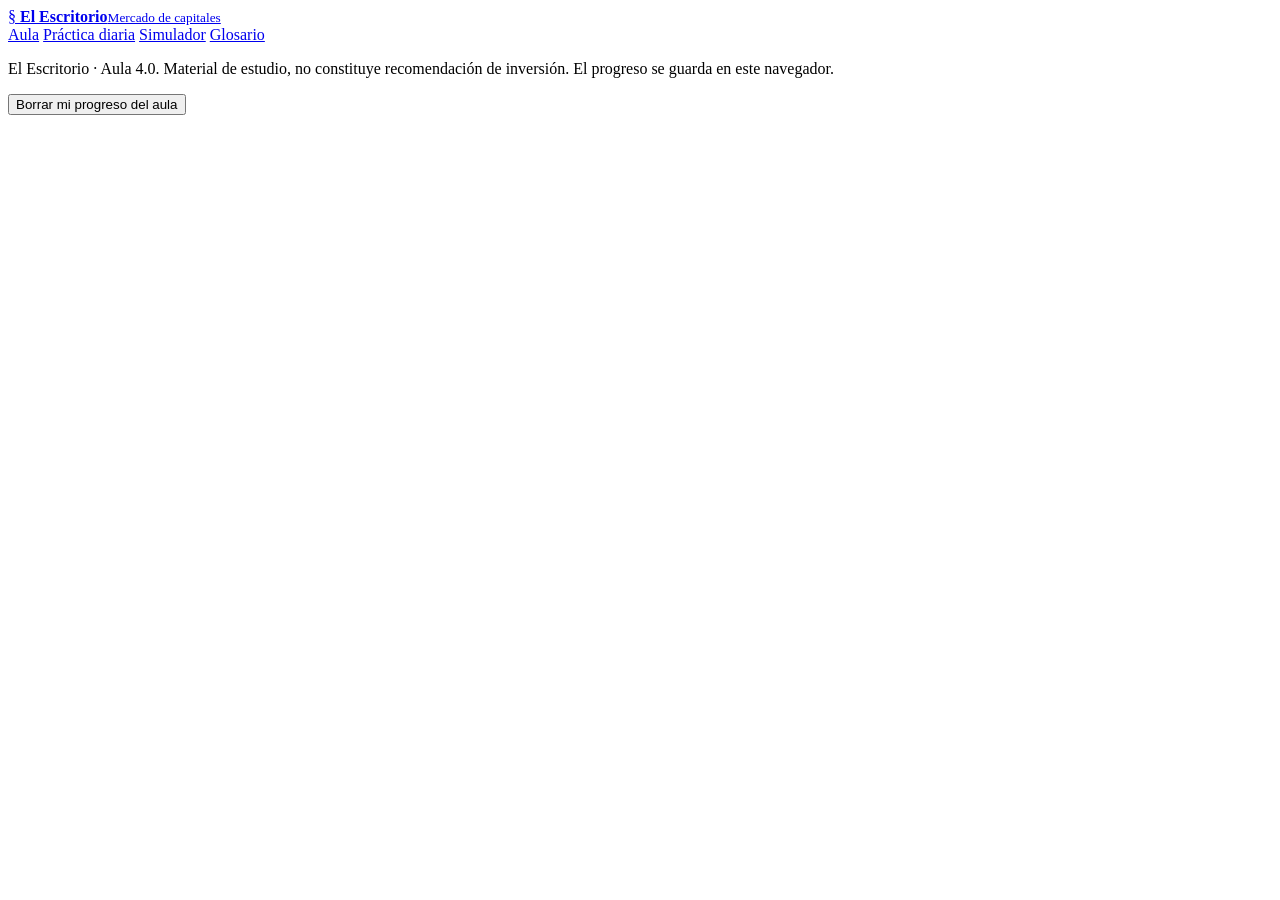
==== index.html @ c9709078 "Add files via upload" ====
<!DOCTYPE html>
<html lang="es-AR">
<head>
<meta charset="UTF-8">
<meta name="viewport" content="width=device-width, initial-scale=1.0">
<title>Aula · El Escritorio</title>
<meta name="description" content="Plataforma de estudio de mercado de capitales argentino: lecciones, ejemplos, herramientas y ejercicios.">
<link rel="preconnect" href="https://fonts.googleapis.com">
<link rel="preconnect" href="https://fonts.gstatic.com" crossorigin>
<link href="https://fonts.googleapis.com/css2?family=Source+Serif+4:ital,opsz,wght@0,8..60,400;0,8..60,500;0,8..60,600;0,8..60,700;1,8..60,400;1,8..60,500&family=Inter:wght@400;500;600;700&family=JetBrains+Mono:wght@400;500;600&display=swap" rel="stylesheet">
<link rel="stylesheet" href="css/aula.css">
</head>
<body>

<header class="topbar">
  <div class="topbar-inner">
    <a class="brand" href="#/">
      <span class="brand-mark">§</span>
      <span class="brand-text"><strong>El Escritorio</strong><small>Mercado de capitales</small></span>
    </a>
    <nav class="nav" aria-label="Secciones">
      <a class="nav-link" data-nav="aula" href="#/">Aula</a>
      <a class="nav-link" href="practica.html">Práctica diaria</a>
      <a class="nav-link" href="simulador.html">Simulador</a>
      <a class="nav-link" data-nav="glosario" href="#/glosario">Glosario</a>
    </nav>
  </div>
</header>

<main id="app" class="shell" aria-live="polite"></main>

<footer class="site-foot">
  <div class="shell foot-inner">
    <p>El Escritorio · Aula 4.0. Material de estudio, no constituye recomendación de inversión. El progreso se guarda en este navegador.</p>
    <button class="link-btn" id="resetBtn" type="button">Borrar mi progreso del aula</button>
  </div>
</footer>

<div class="modal" id="resetModal" hidden style="display:none" role="dialog" aria-modal="true" aria-labelledby="resetTitle">
  <div class="modal-card">
    <h3 id="resetTitle">¿Borrar el progreso del aula?</h3>
    <p>Se borran las lecciones completadas, los ejercicios y las evaluaciones de este navegador. La Práctica diaria no se toca.</p>
    <div class="modal-actions">
      <button class="btn btn-ghost" id="resetCancel" type="button">Cancelar</button>
      <button class="btn btn-danger" id="resetOk" type="button">Sí, borrar</button>
    </div>
  </div>
</div>

<script src="js/preguntas.js"></script>
<script src="js/aula/catalogo.js"></script>
<script src="js/aula/glosario.js"></script>
<script src="js/aula/mercado.js"></script>
<script src="js/aula/modulos/perfil.js"></script>
<script src="js/aula/modulos/bonos.js"></script>
<script src="js/aula/modulos/rfarg.js"></script>
<script src="js/aula/herramientas.js"></script>
<script src="js/aula/progreso.js"></script>
<script src="js/aula/app.js"></script>
</body>
</html>
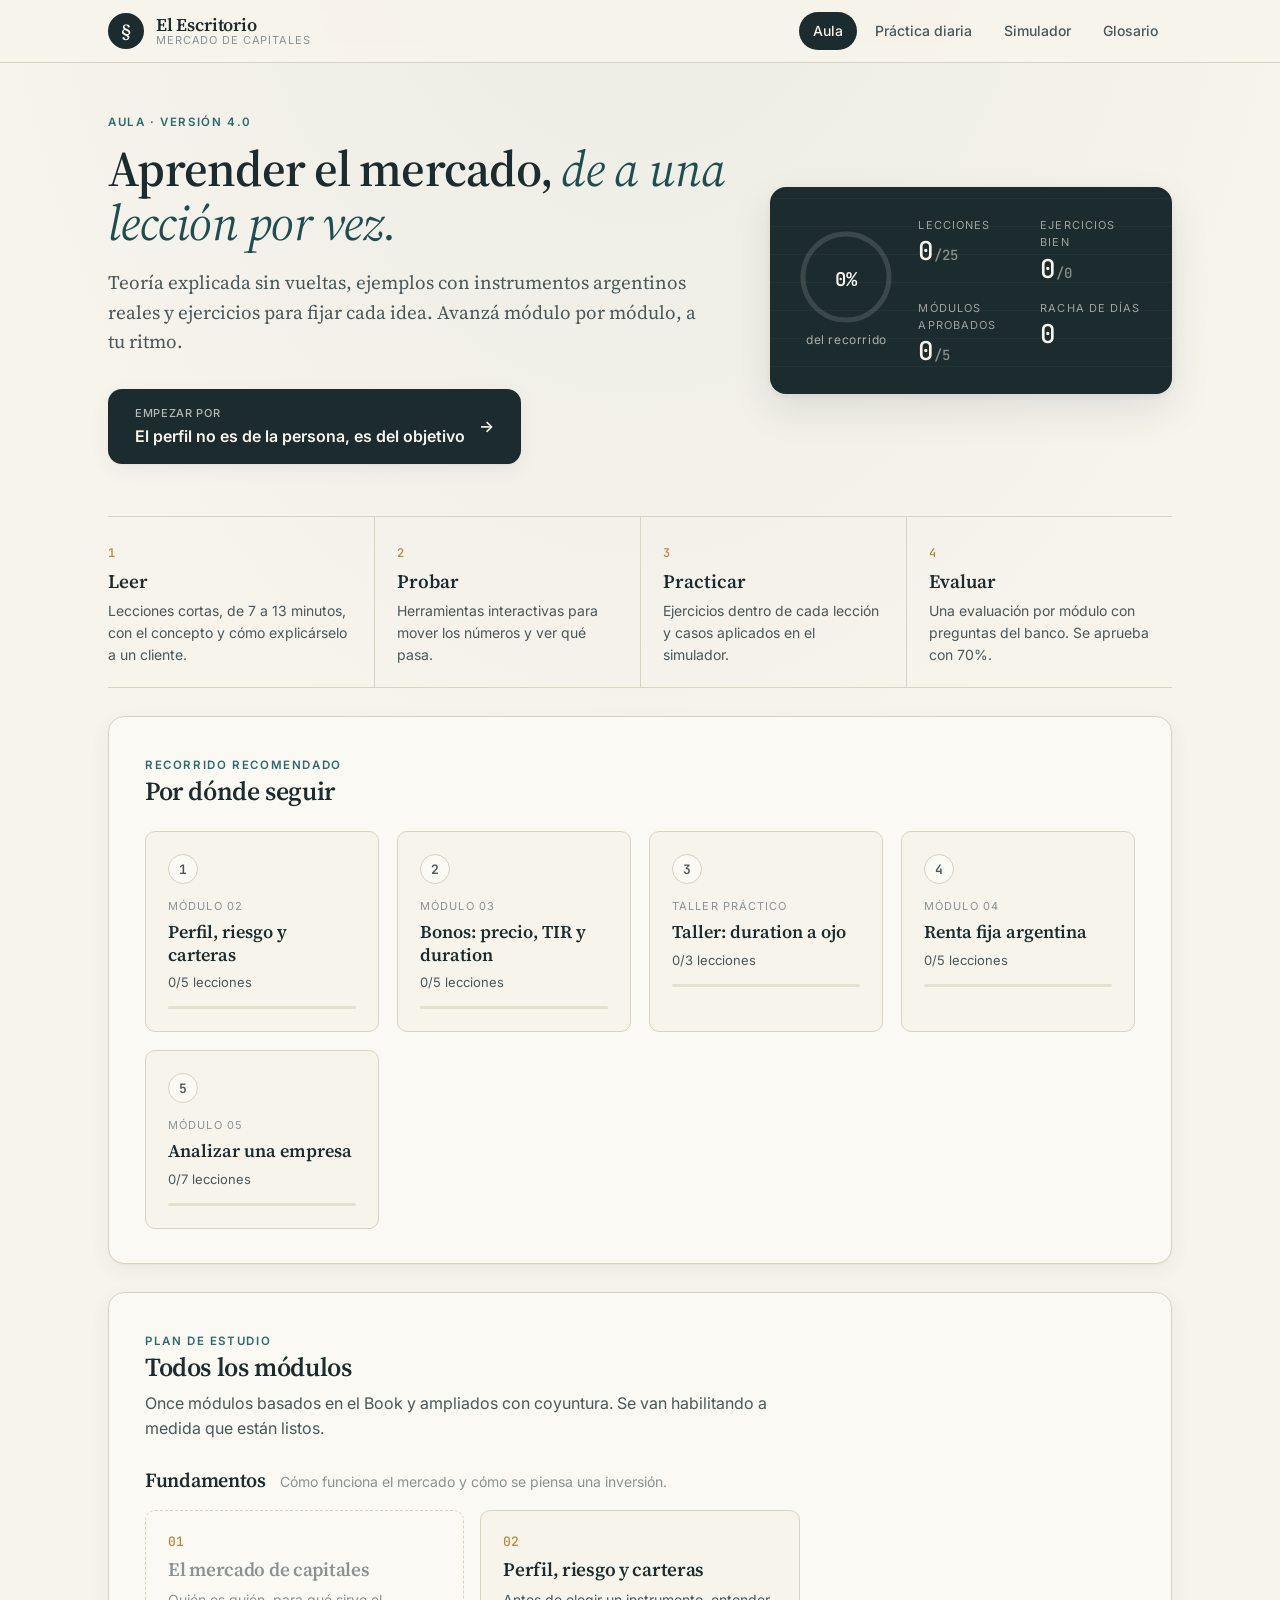
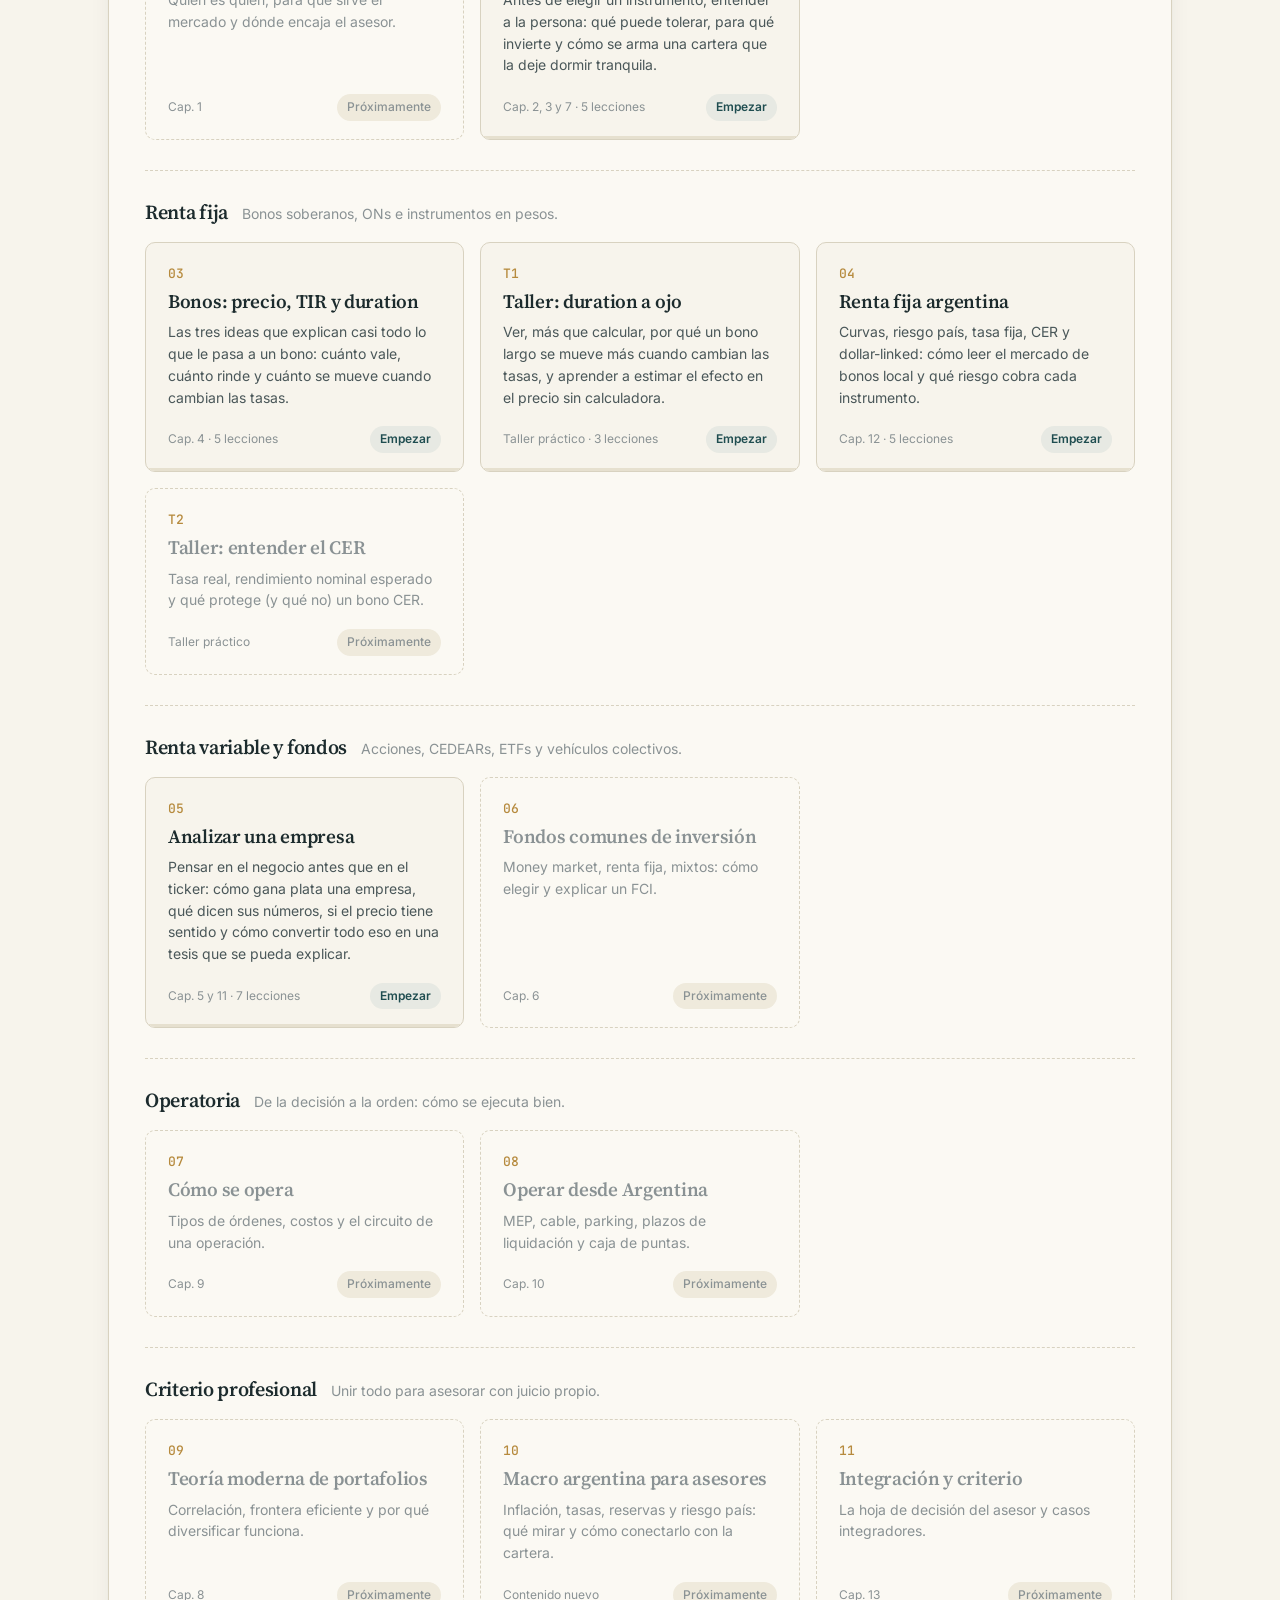
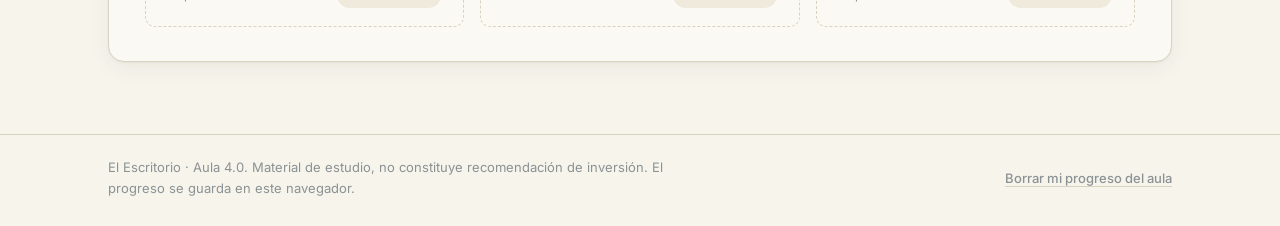
==== commit 16e16ce2: "Add files via upload" ====
--- a/index.html
+++ b/index.html
@@ -54,7 +54,10 @@
 <script src="js/aula/modulos/perfil.js"></script>
 <script src="js/aula/modulos/bonos.js"></script>
 <script src="js/aula/modulos/rfarg.js"></script>
+<script src="js/aula/modulos/empresas.js"></script>
+<script src="js/aula/modulos/duration.js"></script>
 <script src="js/aula/herramientas.js"></script>
+<script src="js/aula/herramientas-duration.js"></script>
 <script src="js/aula/progreso.js"></script>
 <script src="js/aula/app.js"></script>
 </body>
--- a/css/aula.css
+++ b/css/aula.css
@@ -0,0 +1,677 @@
+/* ============================================================
+   AULA · El Escritorio 4.0
+   Misma identidad "escritorio de research": papel, tinta, serif.
+   ============================================================ */
+:root {
+  --paper: #F7F4EC;
+  --paper-raised: #FBF9F3;
+  --paper-deep: #EFEADC;
+  --ink: #1C2B2D;
+  --ink-soft: #4A5759;
+  --ink-faint: #8A9294;
+  --teal: #2D6A6E;
+  --teal-deep: #1F4D50;
+  --teal-wash: rgba(45, 106, 110, 0.08);
+  --olive: #7A8B5C;
+  --olive-deep: #5C6A43;
+  --olive-wash: rgba(122, 139, 92, 0.12);
+  --terracotta: #A8453A;
+  --terracotta-wash: rgba(168, 69, 58, 0.08);
+  --gold: #B68A3D;
+  --gold-wash: rgba(182, 138, 61, 0.12);
+  --rule: #D8D2C0;
+  --rule-soft: #E6E0CF;
+
+  --c-liq: #9FB3A8;
+  --c-rfc: #2D6A6E;
+  --c-rfl: #B68A3D;
+  --c-acc: #A8453A;
+
+  --serif: "Source Serif 4", Georgia, serif;
+  --sans: "Inter", -apple-system, BlinkMacSystemFont, "Segoe UI", sans-serif;
+  --mono: "JetBrains Mono", "SF Mono", Consolas, monospace;
+
+  --radius: 10px;
+  --radius-lg: 16px;
+  --shadow: 0 1px 2px rgba(28, 43, 45, .04), 0 6px 20px rgba(28, 43, 45, .06);
+  --shadow-up: 0 2px 6px rgba(28, 43, 45, .06), 0 16px 40px rgba(28, 43, 45, .10);
+  --max: 1120px;
+}
+
+* { box-sizing: border-box; }
+html { -webkit-text-size-adjust: 100%; }
+body {
+  margin: 0; background: var(--paper); color: var(--ink);
+  font: 16px/1.55 var(--sans); -webkit-font-smoothing: antialiased;
+  background-image: radial-gradient(ellipse 80% 50% at 50% -10%, rgba(45, 106, 110, .07), transparent 70%);
+  min-height: 100vh; display: flex; flex-direction: column;
+}
+::selection { background: var(--gold); color: var(--paper); }
+a { color: var(--teal-deep); }
+button { font: inherit; cursor: pointer; }
+input, textarea { font: inherit; color: inherit; }
+@media (prefers-reduced-motion: reduce) { *, *::before, *::after { transition: none !important; animation: none !important; scroll-behavior: auto !important; } }
+
+.shell { width: 100%; max-width: var(--max); margin: 0 auto; padding: 0 28px; }
+main.shell { flex: 1; padding-top: 36px; padding-bottom: 72px; }
+
+/* ---------------- Barra superior ---------------- */
+.topbar { position: sticky; top: 0; z-index: 40; background: rgba(247, 244, 236, .88); backdrop-filter: saturate(140%) blur(10px); -webkit-backdrop-filter: saturate(140%) blur(10px); border-bottom: 1px solid var(--rule); }
+.topbar-inner { max-width: var(--max); margin: 0 auto; padding: 12px 28px; display: flex; align-items: center; justify-content: space-between; gap: 20px; }
+.brand { display: flex; align-items: center; gap: 12px; text-decoration: none; color: var(--ink); }
+.brand-mark { width: 36px; height: 36px; display: grid; place-items: center; border-radius: 50%; background: var(--ink); color: var(--paper); font: 600 20px/1 var(--serif); }
+.brand-text { display: flex; flex-direction: column; line-height: 1.15; }
+.brand-text strong { font: 600 18px/1.1 var(--serif); letter-spacing: -.01em; }
+.brand-text small { font-size: 11px; color: var(--ink-faint); letter-spacing: .08em; text-transform: uppercase; }
+.nav { display: flex; gap: 4px; flex-wrap: wrap; }
+.nav-link { text-decoration: none; color: var(--ink-soft); font-size: 14px; font-weight: 500; padding: 8px 14px; border-radius: 999px; transition: background .15s, color .15s; }
+.nav-link:hover { background: var(--paper-deep); color: var(--ink); }
+.nav-link.is-active { background: var(--ink); color: var(--paper); }
+
+/* ---------------- Tipografía base ---------------- */
+h1, h2, h3, h4 { font-family: var(--serif); font-weight: 600; letter-spacing: -.015em; margin: 0; color: var(--ink); }
+h1 { font-size: clamp(32px, 4.4vw, 50px); line-height: 1.08; }
+h1 em { font-style: italic; font-weight: 400; color: var(--teal-deep); }
+h2 { font-size: 26px; line-height: 1.2; }
+.eyebrow { font: 600 11.5px/1 var(--sans); letter-spacing: .14em; text-transform: uppercase; color: var(--teal); margin: 0 0 14px; }
+.lede { font: 400 19px/1.55 var(--serif); color: var(--ink-soft); max-width: 60ch; margin: 18px 0 0; }
+.hint { font-size: 14px; color: var(--ink-faint); }
+
+/* ---------------- Botones ---------------- */
+.btn { display: inline-flex; align-items: center; gap: 14px; justify-content: space-between; border: 1px solid transparent; border-radius: 999px; padding: 11px 22px; font-weight: 600; font-size: 15px; text-decoration: none; transition: transform .15s, box-shadow .15s, background .15s; }
+.btn span small { display: block; font-size: 11px; font-weight: 500; opacity: .7; letter-spacing: .06em; text-transform: uppercase; margin-bottom: 2px; }
+.btn span { text-align: left; }
+.btn .arrow { transition: transform .2s; }
+.btn:hover .arrow { transform: translateX(3px); }
+.btn-primary { background: var(--ink); color: var(--paper); box-shadow: var(--shadow); }
+.btn-primary:hover { background: var(--teal-deep); transform: translateY(-1px); box-shadow: var(--shadow-up); }
+.btn-primary:disabled { background: var(--ink-faint); cursor: not-allowed; transform: none; box-shadow: none; }
+.btn-ghost { background: transparent; color: var(--ink); border-color: var(--rule); }
+.btn-ghost:hover { background: var(--paper-raised); border-color: var(--ink-faint); }
+.btn-danger { background: var(--terracotta); color: #fff; }
+.btn-lg { padding: 15px 26px; font-size: 16px; border-radius: 14px; min-width: 300px; }
+.btn-sm { padding: 9px 18px; font-size: 14px; }
+.link-btn { background: none; border: 0; padding: 0; color: var(--teal-deep); font-weight: 600; font-size: 14px; text-decoration: underline; text-underline-offset: 3px; text-decoration-color: var(--rule); }
+.link-btn:hover { text-decoration-color: currentColor; }
+.chip { border: 1px solid var(--rule); background: var(--paper-raised); color: var(--ink-soft); border-radius: 999px; padding: 6px 13px; font-size: 13px; font-weight: 500; transition: all .15s; }
+.chip:hover { border-color: var(--teal); color: var(--teal-deep); }
+.chip.is-on { background: var(--teal); border-color: var(--teal); color: #fff; }
+
+/* ---------------- Paneles ---------------- */
+.panel { background: var(--paper-raised); border: 1px solid var(--rule); border-radius: var(--radius-lg); padding: 34px 36px; box-shadow: var(--shadow); margin-top: 28px; }
+.section-head { margin-bottom: 24px; }
+.section-head .eyebrow { margin-bottom: 8px; }
+.section-lede { color: var(--ink-soft); margin: 8px 0 0; max-width: 64ch; }
+.two-col { display: grid; grid-template-columns: 1.3fr 1fr; gap: 28px; }
+.two-col .panel { margin-top: 28px; }
+
+/* ---------------- Inicio ---------------- */
+.hero { display: grid; grid-template-columns: 1.55fr 1fr; gap: 40px; align-items: center; padding: 18px 0 8px; }
+.hero-cta { margin-top: 32px; }
+.hero-stats { background: var(--ink); color: var(--paper); border-radius: var(--radius-lg); padding: 30px; display: grid; grid-template-columns: auto 1fr; gap: 26px; align-items: center; box-shadow: var(--shadow-up); position: relative; overflow: hidden; }
+.hero-stats::after { content: ""; position: absolute; inset: 0; background: repeating-linear-gradient(0deg, transparent 0 27px, rgba(255,255,255,.03) 27px 28px); pointer-events: none; }
+.stat-ring { display: flex; flex-direction: column; align-items: center; gap: 8px; }
+.stat-ring > span { font-size: 12px; color: rgba(247,244,236,.65); letter-spacing: .05em; }
+.hero-stats .ring-bg { stroke: rgba(247,244,236,.14); }
+.hero-stats .ring-fg { stroke: var(--gold); }
+.hero-stats .ring text { fill: var(--paper); }
+.stat-list { margin: 0; display: grid; grid-template-columns: 1fr 1fr; gap: 18px 20px; }
+.stat-list dt { font-size: 11px; letter-spacing: .1em; text-transform: uppercase; color: rgba(247,244,236,.6); }
+.stat-list dd { margin: 4px 0 0; font: 500 26px/1 var(--mono); }
+.stat-list dd small { font-size: 14px; color: rgba(247,244,236,.5); }
+
+.ring { display: block; }
+.ring-bg { fill: none; stroke: var(--rule-soft); stroke-width: 5; }
+.ring-fg { fill: none; stroke: var(--teal); stroke-width: 5; stroke-linecap: round; transition: stroke-dashoffset .8s cubic-bezier(.2,.8,.2,1); }
+.ring text { font: 600 13px var(--mono); fill: var(--ink); }
+svg.ring[width="92"] text { font-size: 19px; }
+svg.ring[width="110"] text { font-size: 22px; }
+svg.ring[width="140"] text { font-size: 28px; }
+
+.metodo { display: grid; grid-template-columns: repeat(4, 1fr); gap: 0; margin-top: 44px; border-top: 1px solid var(--rule); border-bottom: 1px solid var(--rule); }
+.metodo-step { padding: 22px 22px 22px 0; position: relative; }
+.metodo-step + .metodo-step { padding-left: 22px; border-left: 1px solid var(--rule); }
+.metodo-step span { font: 500 12px var(--mono); color: var(--gold); }
+.metodo-step strong { display: block; font: 600 19px var(--serif); margin: 4px 0 6px; }
+.metodo-step p { margin: 0; font-size: 14px; color: var(--ink-soft); }
+
+.journey { display: grid; grid-template-columns: repeat(auto-fit, minmax(210px, 1fr)); gap: 18px; position: relative; }
+.journey-step { position: relative; display: flex; flex-direction: column; gap: 6px; padding: 22px; border: 1px solid var(--rule); border-radius: var(--radius); text-decoration: none; color: var(--ink); background: var(--paper); transition: transform .18s, box-shadow .18s, border-color .18s; }
+.journey-step:hover { transform: translateY(-2px); box-shadow: var(--shadow-up); border-color: var(--teal); }
+.journey-step strong { font: 600 18px/1.25 var(--serif); }
+.journey-dot { width: 30px; height: 30px; border-radius: 50%; display: grid; place-items: center; background: var(--paper-raised); border: 1.5px solid var(--rule); font: 600 13px var(--mono); color: var(--ink-soft); margin-bottom: 8px; }
+.journey-step.st-encurso .journey-dot { border-color: var(--teal); color: var(--teal); }
+.journey-step.st-completo .journey-dot { background: var(--olive); border-color: var(--olive); color: #fff; }
+.journey-num { font-size: 11px; letter-spacing: .1em; text-transform: uppercase; color: var(--ink-faint); }
+.journey-meta { font-size: 13px; color: var(--ink-soft); }
+.journey-bar, .mod-bar { display: block; height: 3px; background: var(--rule-soft); border-radius: 3px; overflow: hidden; margin-top: 8px; }
+.journey-bar i, .mod-bar i { display: block; height: 100%; background: var(--teal); border-radius: 3px; transition: width .6s; }
+
+.bloque + .bloque { margin-top: 30px; padding-top: 26px; border-top: 1px dashed var(--rule); }
+.bloque-head { display: flex; align-items: baseline; gap: 14px; flex-wrap: wrap; margin-bottom: 14px; }
+.bloque-head h3 { font-size: 20px; }
+.bloque-head p { margin: 0; font-size: 14px; color: var(--ink-faint); }
+.mod-grid { display: grid; grid-template-columns: repeat(auto-fill, minmax(240px, 1fr)); gap: 16px; }
+.mod-card { position: relative; display: flex; flex-direction: column; gap: 8px; padding: 22px 22px 18px; background: var(--paper); border: 1px solid var(--rule); border-radius: var(--radius); text-decoration: none; color: var(--ink); transition: transform .18s, box-shadow .18s, border-color .18s; overflow: hidden; }
+a.mod-card:hover { transform: translateY(-2px); box-shadow: var(--shadow-up); border-color: var(--teal); }
+.mod-num { font: 500 13px var(--mono); color: var(--gold); }
+.mod-card h4 { font-size: 19px; line-height: 1.25; }
+.mod-card p { margin: 0; font-size: 14px; color: var(--ink-soft); flex: 1; }
+.mod-card footer { display: flex; justify-content: space-between; align-items: center; gap: 8px; margin-top: 10px; }
+.mod-chap { font-size: 12px; color: var(--ink-faint); }
+.mod-card.is-soon { background: transparent; border-style: dashed; }
+.mod-card.is-soon h4, .mod-card.is-soon p { color: var(--ink-faint); }
+.mod-card .mod-bar { position: absolute; left: 0; right: 0; bottom: 0; margin: 0; border-radius: 0; }
+.tag { display: inline-flex; align-items: center; gap: 5px; font-size: 12px; font-weight: 600; padding: 4px 10px; border-radius: 999px; background: var(--teal-wash); color: var(--teal-deep); white-space: nowrap; }
+.tag-soon { background: var(--paper-deep); color: var(--ink-faint); font-weight: 500; }
+.tag-ok { background: var(--olive-wash); color: var(--olive-deep); }
+.tag-prog { background: var(--gold-wash); color: #8a6526; font-family: var(--mono); }
+.ico-check { width: 14px; height: 14px; }
+
+.repaso-list { list-style: none; margin: 0; padding: 0; display: grid; gap: 10px; }
+.repaso-list a { display: block; padding: 14px 18px; border: 1px solid var(--rule); border-left: 3px solid var(--terracotta); border-radius: 8px; text-decoration: none; color: var(--ink); background: var(--paper); transition: background .15s; }
+.repaso-list a:hover { background: var(--terracotta-wash); }
+.repaso-mod { display: block; font-size: 12px; color: var(--ink-faint); margin-bottom: 3px; }
+.repaso-q { font: 400 16px/1.4 var(--serif); }
+
+/* ---------------- Portada de módulo ---------------- */
+.crumbs { display: flex; gap: 8px; align-items: center; flex-wrap: wrap; font-size: 13px; color: var(--ink-faint); margin-bottom: 22px; }
+.crumbs a { color: var(--ink-soft); text-decoration: none; }
+.crumbs a:hover { color: var(--teal-deep); text-decoration: underline; }
+.mod-hero { display: grid; grid-template-columns: 1fr auto; gap: 40px; align-items: end; padding-bottom: 6px; }
+.mod-src { margin: 16px 0 0; font-size: 13px; color: var(--ink-faint); font-style: italic; font-family: var(--serif); }
+.mod-hero-ring { display: flex; flex-direction: column; align-items: center; gap: 10px; font-size: 13px; color: var(--ink-soft); }
+.lec-list { display: flex; flex-direction: column; }
+.lec-row { display: grid; grid-template-columns: 44px 1fr auto; gap: 18px; align-items: center; padding: 18px 8px; border-top: 1px solid var(--rule-soft); text-decoration: none; color: var(--ink); transition: background .15s; border-radius: 8px; }
+.lec-row:first-child { border-top: 0; }
+.lec-row:hover { background: var(--paper); }
+.lec-idx { width: 36px; height: 36px; border-radius: 50%; border: 1.5px solid var(--rule); display: grid; place-items: center; font: 600 14px var(--mono); color: var(--ink-soft); }
+.lec-row.is-done .lec-idx { background: var(--olive); border-color: var(--olive); color: #fff; }
+.lec-body strong { display: block; font: 600 18px/1.3 var(--serif); }
+.lec-body small { display: block; color: var(--ink-soft); font-size: 14px; margin-top: 3px; }
+.lec-meta { font: 500 12px var(--mono); color: var(--ink-faint); white-space: nowrap; }
+.practica-list { display: grid; gap: 12px; }
+.practica-card { display: block; padding: 18px 20px; border: 1px solid var(--rule); border-radius: var(--radius); background: var(--paper); text-decoration: none; color: var(--ink); transition: border-color .15s, transform .15s; }
+.practica-card:hover { border-color: var(--teal); transform: translateX(2px); }
+.practica-card strong { font: 600 17px var(--serif); }
+.practica-card p { margin: 4px 0 8px; font-size: 14px; color: var(--ink-soft); }
+.practica-card .link { font-size: 13px; font-weight: 600; color: var(--teal-deep); }
+.eval-card p { color: var(--ink-soft); margin: 0 0 16px; }
+.eval-card.is-ok { border-color: var(--olive); background: linear-gradient(180deg, var(--olive-wash), var(--paper-raised) 60%); }
+.eval-score { display: flex; align-items: baseline; gap: 10px; margin: 0 0 16px; padding: 14px 16px; border-radius: 8px; background: var(--paper); border: 1px solid var(--rule-soft); }
+.eval-score span { font-size: 13px; color: var(--ink-soft); }
+.eval-score strong { font: 600 28px var(--mono); color: var(--teal-deep); }
+.eval-score small { color: var(--ink-faint); margin-left: auto; }
+
+/* ---------------- Lección ---------------- */
+.read-progress { position: fixed; top: 0; left: 0; right: 0; height: 3px; z-index: 60; pointer-events: none; }
+.read-progress i { display: block; height: 100%; width: 0; background: linear-gradient(90deg, var(--teal), var(--gold)); }
+.lesson-layout { display: grid; grid-template-columns: 250px minmax(0, 1fr); gap: 56px; align-items: start; }
+.lesson-side { position: sticky; top: 92px; display: flex; flex-direction: column; gap: 4px; max-height: calc(100vh - 110px); overflow: auto; padding-right: 4px; }
+.side-mod { display: block; padding: 0 10px 14px; margin-bottom: 8px; border-bottom: 1px solid var(--rule); text-decoration: none; color: var(--ink); font: 600 16px/1.3 var(--serif); }
+.side-mod small { display: block; font: 600 11px var(--sans); letter-spacing: .12em; text-transform: uppercase; color: var(--teal); margin-bottom: 4px; }
+.side-lec { display: grid; grid-template-columns: 24px 1fr; gap: 10px; align-items: start; padding: 9px 10px; border-radius: 8px; text-decoration: none; color: var(--ink-soft); font-size: 14px; line-height: 1.35; transition: background .15s; }
+.side-lec span { width: 22px; height: 22px; border-radius: 50%; border: 1.5px solid var(--rule); display: grid; place-items: center; font: 600 11px var(--mono); }
+.side-lec:hover { background: var(--paper-raised); color: var(--ink); }
+.side-lec.is-current { background: var(--paper-raised); color: var(--ink); font-weight: 600; box-shadow: inset 2px 0 0 var(--teal); }
+.side-lec.is-current span { border-color: var(--teal); color: var(--teal); }
+.side-lec.is-done span { background: var(--olive); border-color: var(--olive); color: #fff; }
+.side-eval { margin-top: 8px; border-top: 1px dashed var(--rule); padding-top: 14px; border-radius: 0 0 8px 8px; }
+
+.lesson { max-width: 740px; }
+.lesson h1 { font-size: clamp(30px, 3.6vw, 42px); }
+.objetivo { margin: 24px 0 36px; padding: 16px 20px; border-left: 3px solid var(--gold); background: var(--gold-wash); border-radius: 0 8px 8px 0; }
+.objetivo span { font-size: 11px; letter-spacing: .12em; text-transform: uppercase; font-weight: 600; color: #8a6526; }
+.objetivo p { margin: 4px 0 0; font: 400 17px/1.5 var(--serif); }
+.lesson-body { font: 400 18.5px/1.72 var(--serif); color: #24373A; }
+.lesson-body > p { margin: 0 0 1.1em; }
+.lesson-body strong { font-weight: 600; color: var(--ink); }
+.lec-h { font-size: 25px; margin: 2em 0 .7em; }
+.lec-list-items { margin: 0 0 1.3em; padding-left: 0; list-style: none; }
+.lec-list-items li { position: relative; padding-left: 26px; margin-bottom: .65em; }
+.lec-list-items li::before { content: ""; position: absolute; left: 4px; top: .7em; width: 8px; height: 8px; border-radius: 2px; background: var(--teal); transform: rotate(45deg); opacity: .75; }
+
+.term { border-bottom: 1.5px dotted var(--teal); cursor: help; color: inherit; transition: background .15s; }
+.term:hover { background: var(--teal-wash); }
+.term-pop { position: absolute; z-index: 80; background: var(--ink); color: var(--paper); border-radius: 10px; padding: 14px 16px; box-shadow: var(--shadow-up); font: 400 14px/1.5 var(--sans); }
+.term-pop strong { display: block; font: 600 15px var(--serif); margin-bottom: 4px; color: #fff; }
+.term-pop p { margin: 0 0 8px; color: rgba(247,244,236,.85); }
+.term-pop a { color: var(--gold); font-size: 12px; font-weight: 600; }
+
+.callout { margin: 1.8em 0; padding: 20px 22px; border-radius: var(--radius); font: 400 17px/1.6 var(--serif); }
+.callout h3 { font-size: 19px; margin: 2px 0 6px; }
+.callout p { margin: 0; }
+.callout-k { display: inline-block; font: 600 10.5px var(--sans); letter-spacing: .14em; text-transform: uppercase; }
+.c-idea { background: var(--teal-wash); border: 1px solid rgba(45,106,110,.18); }
+.c-idea .callout-k { color: var(--teal); }
+.c-ojo { background: var(--terracotta-wash); border: 1px solid rgba(168,69,58,.18); }
+.c-ojo .callout-k { color: var(--terracotta); }
+.c-cliente { background: var(--paper-raised); border: 1px solid var(--rule); position: relative; padding-left: 26px; }
+.c-cliente::before { content: ""; position: absolute; left: 0; top: 16px; bottom: 16px; width: 3px; background: var(--olive); border-radius: 3px; }
+.c-cliente .callout-k { color: var(--olive-deep); }
+.c-cliente .quote { font-style: italic; color: var(--ink-soft); }
+.c-analogia { background: transparent; border: 1px dashed var(--rule); }
+.c-analogia .callout-k { color: var(--gold); margin-bottom: 4px; display: block; }
+.c-mercado { background: var(--ink); color: rgba(247,244,236,.88); }
+.c-mercado h3 { color: #fff; }
+.c-mercado strong { color: #fff; }
+.c-mercado .callout-k { color: var(--gold); }
+.c-mercado cite { display: block; margin-top: 10px; font: 400 12px var(--sans); color: rgba(247,244,236,.55); font-style: normal; }
+
+.formula { margin: 1.6em 0; padding: 20px 22px; border: 1px solid var(--rule); border-radius: var(--radius); background: var(--paper-raised); text-align: center; }
+.formula-eq { font: 500 17px/1.5 var(--mono); color: var(--teal-deep); }
+.formula p { margin: 10px 0 0; font: 400 15px/1.5 var(--sans); color: var(--ink-soft); }
+
+.tabla-wrap { margin: 1.6em 0; overflow-x: auto; }
+.tabla { width: 100%; border-collapse: collapse; font: 400 15px/1.45 var(--sans); background: var(--paper-raised); border: 1px solid var(--rule); border-radius: var(--radius); overflow: hidden; }
+.tabla th { text-align: left; font-size: 11.5px; letter-spacing: .08em; text-transform: uppercase; color: var(--ink-soft); background: var(--paper-deep); padding: 11px 14px; font-weight: 600; }
+.tabla td { padding: 12px 14px; border-top: 1px solid var(--rule-soft); vertical-align: top; }
+.tabla td:first-child { font-weight: 600; color: var(--ink); }
+.tabla-nota { font: 400 13.5px/1.5 var(--sans); color: var(--ink-faint); margin: 8px 2px 0; }
+
+.ejemplo { margin: 2em 0; border: 1px solid var(--rule); border-radius: var(--radius); background: var(--paper-raised); overflow: hidden; }
+.ejemplo header { padding: 16px 22px; border-bottom: 1px solid var(--rule-soft); background: linear-gradient(90deg, var(--olive-wash), transparent); }
+.ejemplo header .callout-k { color: var(--olive-deep); }
+.ejemplo header h3 { font-size: 19px; margin-top: 2px; }
+.ejemplo ol { margin: 0; padding: 18px 22px 6px 22px; counter-reset: paso; list-style: none; font-size: 17px; }
+.ejemplo li { counter-increment: paso; position: relative; padding: 0 0 14px 40px; }
+.ejemplo li::before { content: counter(paso); position: absolute; left: 0; top: 2px; width: 26px; height: 26px; border-radius: 50%; background: var(--paper); border: 1px solid var(--rule); display: grid; place-items: center; font: 600 12px var(--mono); color: var(--olive-deep); }
+.ejemplo-concl { margin: 0; padding: 14px 22px 18px; border-top: 1px dashed var(--rule); font-size: 16.5px; color: var(--ink-soft); font-style: italic; }
+
+/* ---------------- Ejercicios ---------------- */
+.ej { margin: 2.2em 0; padding: 24px 24px 22px; border-radius: var(--radius-lg); background: #fff; border: 1px solid var(--rule); box-shadow: var(--shadow); font-family: var(--sans); transition: border-color .2s; }
+.ej header { display: flex; justify-content: space-between; align-items: center; margin-bottom: 12px; }
+.ej-k { font-size: 11.5px; font-weight: 600; letter-spacing: .1em; text-transform: uppercase; color: var(--teal); }
+.ej-status { font-size: 12px; font-weight: 600; padding: 3px 10px; border-radius: 999px; }
+.ej.is-ok { border-color: rgba(122,139,92,.6); }
+.ej.is-ok .ej-status { background: var(--olive-wash); color: var(--olive-deep); }
+.ej.is-bad { border-color: rgba(168,69,58,.45); }
+.ej.is-bad .ej-status { background: var(--terracotta-wash); color: var(--terracotta); }
+.ej.is-partial { border-color: rgba(182,138,61,.55); }
+.ej.is-partial .ej-status { background: var(--gold-wash); color: #8a6526; }
+.ej-enunciado { font: 400 17.5px/1.55 var(--serif); color: var(--ink); margin-bottom: 18px; }
+.ej-ops { display: grid; gap: 10px; margin-bottom: 14px; }
+.ej-op { display: grid; grid-template-columns: 22px 1fr; gap: 12px; align-items: start; text-align: left; padding: 13px 16px; border: 1.5px solid var(--rule); border-radius: 10px; background: var(--paper-raised); color: var(--ink); font: 400 15.5px/1.45 var(--sans); transition: border-color .15s, background .15s, transform .1s; }
+.ej-op:hover:not(:disabled) { border-color: var(--teal); background: #fff; }
+.ej-op:active:not(:disabled) { transform: scale(.995); }
+.ej-op:disabled { cursor: default; }
+.ej-mark { width: 20px; height: 20px; margin-top: 1px; border-radius: 50%; border: 1.5px solid var(--ink-faint); position: relative; transition: all .15s; }
+.is-multi .ej-mark { border-radius: 5px; }
+.ej-op.op-chosen .ej-mark { border-color: var(--teal); background: var(--teal); box-shadow: inset 0 0 0 3px #fff; }
+.is-multi .ej-op.op-chosen .ej-mark { box-shadow: none; }
+.is-multi .ej-op.op-chosen .ej-mark::after { content: ""; position: absolute; left: 6px; top: 2px; width: 5px; height: 10px; border: solid #fff; border-width: 0 2px 2px 0; transform: rotate(45deg); }
+.ej-op.op-ok { border-color: var(--olive); background: var(--olive-wash); }
+.ej-op.op-ok .ej-mark { border-color: var(--olive); background: var(--olive); }
+.ej-op.op-bad { border-color: var(--terracotta); background: var(--terracotta-wash); }
+.ej-op.op-bad .ej-mark { border-color: var(--terracotta); background: var(--terracotta); }
+.ej-op.op-miss { border-color: var(--gold); border-style: dashed; background: var(--gold-wash); }
+.ej-op.op-neutral { opacity: .6; }
+.ej-estimar { display: flex; gap: 12px; align-items: center; flex-wrap: wrap; margin-bottom: 6px; }
+.num-field { display: flex; flex-direction: column; gap: 5px; font-size: 12px; }
+.num-field > span { font-weight: 600; letter-spacing: .06em; text-transform: uppercase; color: var(--ink-soft); font-size: 11px; }
+.num-field input { width: 100%; min-width: 0; padding: 10px 12px; border: 1.5px solid var(--rule); border-radius: 9px; background: #fff; font: 500 16px var(--mono); transition: border-color .15s; }
+.num-field input:focus { outline: none; border-color: var(--teal); box-shadow: 0 0 0 3px var(--teal-wash); }
+.num-field em { font-style: normal; color: var(--ink-faint); }
+.num-field-lg { flex-direction: row; align-items: center; gap: 10px; }
+.num-field-lg input { width: 200px; font-size: 18px; }
+.num-field-lg em { font: 500 15px var(--mono); }
+.ej-texto { width: 100%; padding: 14px 16px; border: 1.5px solid var(--rule); border-radius: 10px; background: var(--paper-raised); font: 400 16px/1.55 var(--serif); resize: vertical; margin-bottom: 12px; }
+.ej-texto:focus { outline: none; border-color: var(--teal); background: #fff; }
+.ej-feedback { margin-top: 16px; padding-top: 16px; border-top: 1px solid var(--rule-soft); font-size: 15px; line-height: 1.55; color: var(--ink-soft); animation: aparecer .3s ease; }
+@keyframes aparecer { from { opacity: 0; transform: translateY(-4px); } to { opacity: 1; transform: none; } }
+.fb-lead { margin: 0 0 8px; color: var(--ink); }
+.fb-lead.ok::before { content: "✓ "; color: var(--olive); font-weight: 700; }
+.fb-lead.bad::before { content: "✕ "; color: var(--terracotta); font-weight: 700; }
+.fb-right { margin: 0 0 8px; }
+.fb-exp { margin-top: 10px; padding: 12px 14px; background: var(--paper); border-radius: 8px; font: 400 15.5px/1.6 var(--serif); color: var(--ink); }
+.fb-list { margin: 0 0 6px; padding-left: 18px; }
+.fb-list li { margin-bottom: 5px; }
+.fb-list li.op-ok strong { color: var(--olive-deep); }
+.fb-list li.op-bad strong { color: var(--terracotta); }
+.fb-list li.op-miss strong { color: #8a6526; }
+.fb-compare { display: flex; gap: 14px; margin-bottom: 12px; }
+.fb-compare div { flex: 1; padding: 10px 14px; border-radius: 8px; background: var(--paper); }
+.fb-compare span { display: block; font-size: 11px; letter-spacing: .08em; text-transform: uppercase; color: var(--ink-faint); }
+.fb-compare strong { font: 600 20px var(--mono); color: var(--ink); }
+.fb-rubrica span, .fb-modelo span, .autoeval > span { display: block; font-size: 11px; letter-spacing: .1em; text-transform: uppercase; font-weight: 600; color: var(--ink-faint); margin-bottom: 6px; }
+.fb-rubrica ul { margin: 0 0 14px; padding-left: 18px; }
+.fb-modelo p { margin: 0 0 14px; padding: 14px 16px; border-left: 3px solid var(--olive); background: var(--paper); font: italic 400 16px/1.6 var(--serif); color: var(--ink); border-radius: 0 8px 8px 0; }
+.autoeval div { display: flex; gap: 8px; flex-wrap: wrap; }
+.ej .link-btn { margin-top: 12px; }
+
+.lesson-end { margin-top: 48px; padding-top: 28px; border-top: 1px solid var(--rule); }
+.end-pending { display: flex; justify-content: space-between; align-items: center; gap: 16px; flex-wrap: wrap; padding: 20px 22px; border-radius: var(--radius); background: var(--paper-raised); border: 1px solid var(--rule); }
+.end-pending p { margin: 0; color: var(--ink-soft); }
+.end-done { display: flex; gap: 14px; align-items: center; padding: 18px 22px; border-radius: var(--radius); background: var(--olive-wash); border: 1px solid rgba(122,139,92,.4); }
+.end-done > svg { width: 32px; height: 32px; padding: 6px; border-radius: 50%; background: var(--olive); color: #fff; flex: none; }
+.end-done strong { font: 600 18px var(--serif); }
+.end-done p { margin: 2px 0 0; font-size: 14px; color: var(--ink-soft); }
+.end-nav { display: flex; justify-content: space-between; gap: 12px; margin-top: 18px; flex-wrap: wrap; }
+
+/* ---------------- Herramientas ---------------- */
+.tool { margin: 2em 0; padding: 24px; border-radius: var(--radius-lg); background: #fff; border: 1px solid var(--rule); box-shadow: var(--shadow); font: 400 15px/1.5 var(--sans); color: var(--ink); }
+.tool-head { margin-bottom: 18px; }
+.tool-kicker { font-size: 10.5px; letter-spacing: .14em; text-transform: uppercase; font-weight: 600; color: var(--gold); }
+.tool-head h4 { font-size: 21px; margin-top: 2px; }
+.tool-grid { display: grid; grid-template-columns: 1fr 1fr; gap: 26px; align-items: start; }
+.tool-inputs { display: flex; flex-direction: column; gap: 14px; }
+.tool-row { display: grid; grid-template-columns: 150px 1fr 48px; gap: 12px; align-items: center; }
+.tool-row-label { display: flex; gap: 9px; align-items: flex-start; }
+.tool-row-label strong { display: block; font-size: 14px; }
+.tool-row-label small { display: block; font-size: 11.5px; color: var(--ink-faint); line-height: 1.3; }
+.swatch { width: 10px; height: 10px; border-radius: 3px; margin-top: 4px; flex: none; }
+.tool-val { font: 600 14px var(--mono); text-align: right; }
+.tool-hint { font-size: 13px; color: var(--ink-faint); margin: 2px 0 0; }
+.tool-foot { margin: 18px 0 0; padding-top: 12px; border-top: 1px dashed var(--rule); font-size: 12.5px; color: var(--ink-faint); }
+.tool-field { display: flex; flex-direction: column; gap: 6px; font-size: 13.5px; font-weight: 500; color: var(--ink-soft); }
+.tool-field output { font: 600 15px var(--mono); color: var(--ink); float: right; }
+.tool-field { position: relative; }
+.tool-field > output { position: absolute; right: 0; top: 0; }
+.tool-field-strong { color: var(--ink); font-weight: 600; }
+
+input[type=range] { -webkit-appearance: none; appearance: none; width: 100%; height: 22px; background: transparent; margin: 0; }
+input[type=range]::-webkit-slider-runnable-track { height: 4px; background: var(--rule); border-radius: 4px; }
+input[type=range]::-moz-range-track { height: 4px; background: var(--rule); border-radius: 4px; }
+input[type=range]::-webkit-slider-thumb { -webkit-appearance: none; width: 18px; height: 18px; margin-top: -7px; border-radius: 50%; background: var(--paper-raised); border: 2px solid var(--teal); box-shadow: 0 1px 4px rgba(0,0,0,.15); transition: transform .1s; }
+input[type=range]::-moz-range-thumb { width: 16px; height: 16px; border-radius: 50%; background: var(--paper-raised); border: 2px solid var(--teal); }
+input[type=range]:active::-webkit-slider-thumb { transform: scale(1.15); background: var(--teal); }
+input[type=range]:focus-visible { outline: 2px solid var(--teal-wash); }
+
+.stackbar { display: flex; height: 34px; border-radius: 8px; overflow: hidden; background: var(--paper-deep); }
+.stackbar span { display: grid; place-items: center; color: #fff; font: 600 12px var(--mono); transition: width .25s; }
+.kpis { display: grid; grid-template-columns: repeat(3, 1fr); gap: 10px; margin-top: 14px; }
+.kpis-3 { margin-top: 6px; }
+.kpi { padding: 12px 12px 10px; border-radius: 9px; background: var(--paper); border: 1px solid var(--rule-soft); }
+.kpi span { display: block; font-size: 11px; letter-spacing: .04em; color: var(--ink-soft); font-weight: 500; }
+.kpi strong { display: block; font: 600 21px/1.2 var(--mono); margin: 4px 0 2px; color: var(--teal-deep); }
+.kpi small { font-size: 11px; color: var(--ink-faint); }
+.kpi-neg strong { color: var(--terracotta); }
+.kpi-accent { background: var(--ink); border-color: var(--ink); }
+.kpi-accent span, .kpi-accent small { color: rgba(247,244,236,.65); }
+.kpi-accent strong { color: var(--gold); }
+.perfil-tag { margin-top: 14px; padding: 12px 14px; border-radius: 9px; background: var(--paper); font-size: 14px; color: var(--ink-soft); }
+.perfil-tag strong { text-transform: capitalize; }
+.perfil-conservador { color: var(--teal-deep); }
+.perfil-moderado { color: #8a6526; }
+.perfil-agresivo { color: var(--terracotta); }
+.contrib { margin-top: 14px; }
+.contrib-title { display: block; font-size: 12px; font-weight: 600; color: var(--ink-soft); margin-bottom: 8px; }
+.contrib-row { display: grid; grid-template-columns: 120px 1fr 40px; gap: 10px; align-items: center; font-size: 12.5px; margin-bottom: 5px; }
+.contrib-bar { height: 8px; background: var(--paper-deep); border-radius: 4px; overflow: hidden; }
+.contrib-bar i { display: block; height: 100%; border-radius: 4px; transition: width .25s; }
+.contrib-row b { font: 600 12px var(--mono); text-align: right; }
+
+.chart { width: 100%; }
+.svgchart { width: 100%; height: auto; display: block; overflow: visible; }
+.svgchart .g { stroke: var(--rule-soft); stroke-width: 1; }
+.svgchart .ax { font: 500 10.5px var(--mono); fill: var(--ink-faint); }
+.svgchart .ax-title { font: 600 10px var(--sans); fill: var(--ink-soft); letter-spacing: .08em; text-transform: uppercase; }
+.svgchart .curve { fill: none; stroke: var(--teal); stroke-width: 2.5; stroke-linecap: round; stroke-linejoin: round; }
+.svgchart .c-flat { stroke: var(--gold); }
+.svgchart .c-inv { stroke: var(--terracotta); }
+.svgchart .c-fit { stroke: var(--rule); stroke-width: 10; opacity: .7; }
+.svgchart .c-risk { stroke: var(--terracotta); }
+.svgchart .par { stroke: var(--ink-faint); stroke-dasharray: 4 4; }
+.svgchart .par-t { font: 500 10px var(--mono); fill: var(--ink-faint); }
+.svgchart .cup { stroke: var(--gold); stroke-dasharray: 2 4; }
+.svgchart .guide { stroke: var(--teal); stroke-dasharray: 3 3; opacity: .55; }
+.svgchart .dot { fill: var(--terracotta); stroke: #fff; stroke-width: 2.5; }
+.svgchart .dot-plain { fill: var(--teal); }
+.svgchart .dot-s { fill: var(--paper-raised); stroke: var(--teal); stroke-width: 2; }
+.svgchart .dot-risk { stroke: var(--terracotta); }
+.svgchart .pt-label { font: 600 11.5px var(--mono); fill: var(--ink); }
+.figura { margin: 1.8em 0; padding: 22px; background: var(--paper-raised); border: 1px solid var(--rule); border-radius: var(--radius); }
+.figura figcaption { margin-top: 12px; font: 400 13px/1.5 var(--sans); color: var(--ink-faint); }
+.mini-curves { display: grid; grid-template-columns: repeat(3, 1fr); gap: 16px; }
+.mini-curve { text-align: center; }
+.mini-curve span { display: block; margin-top: 6px; font: 600 14px var(--serif); }
+.tri-shape { fill: var(--teal-wash); stroke: var(--teal); stroke-width: 1.5; }
+.tri-v { fill: var(--teal); }
+.tri-label { font: 700 12px var(--sans); letter-spacing: .14em; fill: var(--ink); }
+.tri-side text { font: 500 13px var(--serif); fill: var(--ink); }
+.tri-side .tri-sub { font: 500 10.5px var(--sans); fill: var(--terracotta); letter-spacing: .04em; }
+
+.shock-presets { display: flex; gap: 8px; flex-wrap: wrap; margin: 12px 0 18px; }
+.shock-rows { display: flex; flex-direction: column; gap: 14px; }
+.shock-row { display: grid; grid-template-columns: 170px 1fr 92px; gap: 14px; align-items: center; }
+.shock-name strong { display: block; font-size: 14px; }
+.shock-name small { font-size: 11.5px; color: var(--ink-faint); }
+.shock-track { position: relative; height: 30px; background: var(--paper); border-radius: 6px; overflow: hidden; }
+.shock-track .zero { position: absolute; left: 50%; top: 0; bottom: 0; width: 1px; background: var(--ink-faint); }
+.shock-track i { position: absolute; height: 11px; border-radius: 3px; transition: width .25s; }
+.shock-track i.est { top: 3px; opacity: .35; }
+.shock-track i.real { bottom: 3px; }
+.shock-track i.neg { background: var(--terracotta); }
+.shock-track i.pos { background: var(--olive); }
+.shock-num { font: 600 17px var(--mono); text-align: right; }
+.shock-num small { display: block; font-size: 11px; font-weight: 500; color: var(--ink-faint); }
+.shock-num.neg { color: var(--terracotta); }
+.shock-num.pos { color: var(--olive-deep); }
+.shock-legend { display: flex; gap: 18px; margin-top: 12px; font-size: 12px; color: var(--ink-soft); }
+.lg { display: inline-block; width: 18px; height: 8px; border-radius: 2px; margin-right: 6px; vertical-align: middle; background: var(--terracotta); }
+.lg-est { opacity: .35; }
+
+.tasas-row { display: flex; gap: 12px; align-items: flex-end; flex-wrap: wrap; }
+.tasas-row .num-field { flex: 1; min-width: 130px; }
+.tasas-eq { font: 500 22px var(--mono); color: var(--ink-faint); padding-bottom: 28px; }
+.befx-result { display: grid; grid-template-columns: repeat(auto-fit, minmax(180px, 1fr)); gap: 10px; margin: 16px 0 18px; }
+.verdict { margin-top: 14px; padding: 14px 16px; border-radius: 9px; font-size: 14.5px; }
+.verdict.ok { background: var(--olive-wash); color: var(--olive-deep); }
+.verdict.bad { background: var(--terracotta-wash); color: var(--terracotta); }
+.verdict strong { color: inherit; }
+.duel { margin-top: 16px; display: flex; flex-direction: column; gap: 10px; }
+.duel-row { display: grid; grid-template-columns: 200px 1fr 64px; gap: 12px; align-items: center; font-size: 13.5px; color: var(--ink-soft); }
+.duel-bar { height: 14px; border-radius: 4px; background: var(--paper); overflow: hidden; }
+.duel-bar i { display: block; height: 100%; background: var(--rule); border-radius: 4px; transition: width .25s; }
+.duel-row.win { color: var(--ink); font-weight: 600; }
+.duel-row.win .duel-bar i { background: var(--teal); }
+.duel-row b { font: 600 15px var(--mono); text-align: right; }
+.duel-msg { margin: 6px 0 0; font-size: 14.5px; }
+
+/* ---------------- Evaluación ---------------- */
+.eval-intro h1 { margin-bottom: 4px; }
+.eval-rules { margin: 22px 0; padding-left: 20px; color: var(--ink-soft); }
+.eval-rules li { margin-bottom: 6px; }
+.eval-q { max-width: 820px; margin-left: auto; margin-right: auto; }
+.eval-progress { display: flex; align-items: center; gap: 16px; margin-bottom: 26px; font: 500 13px var(--mono); color: var(--ink-soft); }
+.eval-progress .bar { flex: 1; height: 4px; background: var(--rule-soft); border-radius: 4px; overflow: hidden; }
+.eval-progress .bar i { display: block; height: 100%; background: var(--teal); }
+.eval-enunciado { font: 400 20px/1.55 var(--serif); margin-bottom: 22px; }
+.eval-next { justify-content: flex-end; margin-top: 20px; }
+.eval-result { display: grid; grid-template-columns: auto 1fr; gap: 40px; align-items: center; }
+.eval-result.is-ok .ring-fg { stroke: var(--olive); }
+.result-actions { display: flex; gap: 12px; flex-wrap: wrap; margin-top: 24px; }
+.review-list { margin: 0; padding-left: 22px; }
+.review-list li { margin-bottom: 14px; }
+.review-list p { margin: 0; font: 400 16px/1.5 var(--serif); }
+.review-list small { color: var(--ink-faint); }
+
+/* ---------------- Glosario ---------------- */
+.search { width: 100%; max-width: 420px; margin: 26px 0 22px; padding: 12px 16px; border: 1.5px solid var(--rule); border-radius: 999px; background: #fff; font-size: 15px; }
+.search:focus { outline: none; border-color: var(--teal); }
+.glos-list { margin: 0; display: grid; grid-template-columns: repeat(2, 1fr); gap: 0 40px; }
+.glos-item { padding: 16px 0; border-top: 1px solid var(--rule-soft); }
+.glos-item dt { font: 600 17px var(--serif); }
+.glos-item dd { margin: 4px 0 0; color: var(--ink-soft); font-size: 14.5px; }
+
+/* ---------------- Pie, modal, aviso ---------------- */
+.site-foot { border-top: 1px solid var(--rule); padding: 22px 0 28px; font-size: 13px; color: var(--ink-faint); }
+.foot-inner { display: flex; justify-content: space-between; gap: 20px; align-items: center; flex-wrap: wrap; }
+.foot-inner p { margin: 0; max-width: 70ch; }
+.site-foot .link-btn { color: var(--ink-faint); font-weight: 500; font-size: 13px; }
+.modal { position: fixed; inset: 0; z-index: 100; background: rgba(28,43,45,.45); backdrop-filter: blur(3px); align-items: center; justify-content: center; padding: 20px; }
+.modal-card { background: var(--paper-raised); border-radius: var(--radius-lg); padding: 28px; max-width: 420px; box-shadow: var(--shadow-up); }
+.modal-card h3 { font-size: 22px; margin-bottom: 8px; }
+.modal-card p { color: var(--ink-soft); margin: 0 0 22px; }
+.modal-actions { display: flex; justify-content: flex-end; gap: 10px; }
+.toast { position: fixed; left: 50%; bottom: 28px; transform: translate(-50%, 20px); opacity: 0; z-index: 120; background: var(--ink); color: var(--paper); padding: 12px 20px; border-radius: 999px; font-size: 14px; font-weight: 500; display: flex; gap: 8px; align-items: center; box-shadow: var(--shadow-up); transition: opacity .25s, transform .25s; }
+.toast.in { opacity: 1; transform: translate(-50%, 0); }
+.toast .ico-check { color: var(--gold); }
+
+/* ---------------- Responsive ---------------- */
+@media (max-width: 980px) {
+  .hero { grid-template-columns: 1fr; }
+  .lesson-layout { grid-template-columns: 1fr; gap: 0; }
+  .lesson-side { position: static; max-height: none; flex-direction: row; flex-wrap: nowrap; overflow-x: auto; gap: 6px; padding-bottom: 14px; margin-bottom: 18px; border-bottom: 1px solid var(--rule); }
+  .lesson-side nav { display: flex; gap: 6px; }
+  .side-mod { display: none; }
+  .side-lec { flex: none; max-width: 220px; background: var(--paper-raised); border: 1px solid var(--rule); }
+  .side-eval { margin-top: 0; border-top: 1px solid var(--rule); padding-top: 9px; border-radius: 8px; }
+  .tool-grid { grid-template-columns: 1fr; }
+  .two-col { grid-template-columns: 1fr; gap: 0; }
+  .journey { grid-template-columns: 1fr; }
+  .metodo { grid-template-columns: 1fr 1fr; }
+  .metodo-step:nth-child(3) { padding-left: 0; border-left: 0; border-top: 1px solid var(--rule); }
+  .metodo-step:nth-child(4) { border-top: 1px solid var(--rule); }
+}
+@media (max-width: 640px) {
+  .shell, .topbar-inner { padding-left: 18px; padding-right: 18px; }
+  main.shell { padding-top: 24px; }
+  .topbar-inner { flex-direction: column; align-items: flex-start; gap: 10px; }
+  .nav { gap: 2px; }
+  .nav-link { padding: 6px 11px; font-size: 13px; }
+  .panel { padding: 24px 20px; border-radius: 14px; }
+  .hero-stats { grid-template-columns: 1fr; justify-items: center; }
+  .stat-list { width: 100%; }
+  .btn-lg { min-width: 0; width: 100%; }
+  .mod-hero { grid-template-columns: 1fr; }
+  .mod-hero-ring { align-items: flex-start; }
+  .lec-row { grid-template-columns: 36px 1fr; }
+  .lec-meta { grid-column: 2; }
+  .lesson-body { font-size: 17.5px; }
+  .tool { padding: 18px; }
+  .tool-row { grid-template-columns: 1fr 44px; }
+  .tool-row-label { grid-column: 1 / -1; }
+  .kpis { grid-template-columns: 1fr 1fr; }
+  .shock-row { grid-template-columns: 1fr 80px; }
+  .shock-track { grid-column: 1 / -1; grid-row: 2; }
+  .duel-row { grid-template-columns: 1fr 60px; }
+  .duel-bar { grid-column: 1 / -1; grid-row: 2; }
+  .contrib-row { grid-template-columns: 100px 1fr 36px; }
+  .glos-list { grid-template-columns: 1fr; }
+  .eval-result { grid-template-columns: 1fr; justify-items: start; }
+  .metodo { grid-template-columns: 1fr; }
+  .metodo-step + .metodo-step { padding-left: 0; border-left: 0; border-top: 1px solid var(--rule); }
+  .ej { padding: 18px; }
+  .num-field-lg input { width: 150px; }
+}
+
+/* ---------------- Módulo empresas ---------------- */
+.proceso { list-style: none; margin: 0; padding: 0; display: grid; grid-template-columns: repeat(5, 1fr); gap: 8px; counter-reset: none; }
+.proceso li { position: relative; padding: 14px 12px 12px; border: 1px solid var(--rule); border-radius: 10px; background: var(--paper); font: 400 13px/1.4 var(--sans); }
+.proceso li:not(:last-child)::after { content: "→"; position: absolute; right: -9px; top: 50%; transform: translateY(-50%); color: var(--ink-faint); font-size: 13px; background: var(--paper-raised); z-index: 1; }
+.proceso-n { font: 600 11px var(--mono); color: var(--ink-faint); }
+.proceso strong { display: block; font: 600 15px var(--serif); margin: 2px 0 4px; }
+.proceso small { display: block; color: var(--ink-soft); }
+.proceso li.is-fund { border-color: var(--teal); background: var(--teal-wash); }
+.proceso li em { display: inline-block; margin-top: 8px; font: 600 10px var(--sans); letter-spacing: .08em; text-transform: uppercase; font-style: normal; color: #fff; background: var(--teal); padding: 3px 7px; border-radius: 999px; }
+.margen-grid { display: grid; grid-template-columns: repeat(3, 1fr); gap: 12px; }
+.margen-card { padding: 16px; border: 1px solid var(--rule); border-radius: 10px; background: var(--paper); font: 400 13.5px/1.45 var(--sans); }
+.margen-t { font: 600 11px var(--mono); color: var(--gold); }
+.margen-card strong { display: block; font: 600 17px var(--serif); margin-bottom: 10px; }
+.margen-bar { height: 10px; background: var(--paper-deep); border-radius: 5px; overflow: hidden; margin-bottom: 10px; }
+.margen-bar i { display: block; height: 100%; background: var(--teal); border-radius: 5px; }
+.margen-card p { margin: 0 0 6px; color: var(--ink-soft); }
+.margen-card p b { font: 600 22px var(--mono); color: var(--ink); margin-right: 4px; }
+.margen-card small { color: var(--ink-faint); font-size: 11.5px; }
+.pe-result { margin-top: 14px; padding: 14px 16px; border-radius: 10px; display: flex; justify-content: space-between; align-items: center; }
+.pe-result span { font-size: 13px; font-weight: 600; }
+.pe-result strong { font: 600 26px var(--mono); }
+.pe-result.ok { background: var(--olive-wash); color: var(--olive-deep); }
+.pe-result.bad { background: var(--terracotta-wash); color: var(--terracotta); }
+.pe-split { margin-top: 14px; }
+.pe-row { display: grid; grid-template-columns: 150px 1fr 60px; gap: 10px; align-items: center; font-size: 12.5px; margin-bottom: 6px; }
+.pe-bar { position: relative; height: 14px; background: var(--paper); border-radius: 4px; overflow: hidden; }
+.pe-bar b { position: absolute; left: 50%; top: 0; bottom: 0; width: 1px; background: var(--ink-faint); }
+.pe-bar i { position: absolute; top: 2px; bottom: 2px; border-radius: 3px; }
+.pe-bar i.pos { background: var(--olive); }
+.pe-bar i.neg { background: var(--terracotta); }
+.pe-row em { font: 600 12.5px var(--mono); font-style: normal; text-align: right; }
+@media (max-width: 760px) {
+  .proceso { grid-template-columns: 1fr; }
+  .proceso li:not(:last-child)::after { content: "↓"; right: 50%; top: auto; bottom: -12px; transform: translateX(50%); }
+  .margen-grid { grid-template-columns: 1fr; }
+  .pe-row { grid-template-columns: 1fr 56px; }
+  .pe-bar { grid-column: 1 / -1; grid-row: 2; }
+}
+
+/* ---------------- Taller de duration ---------------- */
+.pagos-presets { display: flex; gap: 8px; flex-wrap: wrap; margin: 12px 0 18px; }
+.pagos-grid { display: grid; grid-template-columns: 1fr 1fr; gap: 16px; }
+.pagos-bono { padding: 14px 14px 8px; border: 1px solid var(--rule); border-radius: 10px; background: var(--paper); }
+.pagos-bono header { display: flex; justify-content: space-between; align-items: baseline; margin-bottom: 6px; }
+.pagos-bono header strong { font: 600 15px var(--serif); }
+.pagos-precio { font: 600 20px var(--mono); color: var(--ink); text-align: right; }
+.pagos-precio small { display: block; font-size: 12px; color: var(--ink-faint); }
+.pagos-precio.neg, .pagos-precio.neg small { color: var(--terracotta); }
+.pagos-precio.pos, .pagos-precio.pos small { color: var(--olive-deep); }
+.pagos-x { text-align: center; font-size: 11px; color: var(--ink-faint); letter-spacing: .04em; }
+.svgchart .bar-ghost { fill: none; stroke: var(--ink-faint); stroke-width: 1.2; stroke-dasharray: 3 2; }
+.svgchart .bar-now { fill: var(--teal); transition: y .25s, height .25s; }
+.svgchart .bar-now.down { fill: var(--terracotta); }
+.svgchart .bar-now.up { fill: var(--olive); }
+.svgchart .bar-pct { font: 600 10.5px var(--mono); }
+.svgchart .bar-pct.neg { fill: var(--terracotta); }
+.svgchart .bar-pct.pos { fill: var(--olive-deep); }
+.pagos-legend { display: flex; gap: 18px; flex-wrap: wrap; margin-top: 10px; font-size: 12px; color: var(--ink-soft); }
+.pagos-legend i { display: inline-block; width: 14px; height: 10px; margin-right: 6px; vertical-align: middle; border-radius: 2px; }
+.lg-ghost { border: 1.2px dashed var(--ink-faint); }
+.lg-now { background: var(--terracotta); }
+
+.bal-tabs { display: flex; gap: 8px; flex-wrap: wrap; margin-bottom: 8px; }
+.svgchart .bal-plank { stroke: var(--ink); stroke-width: 4; stroke-linecap: round; }
+.svgchart .bal-block { fill: var(--teal); opacity: .85; transition: all .3s; }
+.svgchart .bal-val { font: 600 10.5px var(--mono); fill: var(--ink-soft); }
+.svgchart .bal-fulcrum { fill: var(--gold); transition: all .4s cubic-bezier(.2,.8,.2,1); }
+.svgchart .bal-dur { font: 700 13px var(--sans); fill: #8a6526; }
+.bal-read { display: grid; grid-template-columns: repeat(3, 1fr); gap: 10px; margin-top: 6px; }
+.bal-read p { grid-column: 1 / -1; margin: 4px 0 0; padding: 12px 14px; background: var(--paper); border-radius: 9px; font: 400 15px/1.5 var(--serif); }
+.bal-read strong.neg { color: var(--terracotta); }
+
+.bolsillo { width: 100%; border-collapse: separate; border-spacing: 3px; font: 600 13px var(--mono); }
+.bolsillo th { font: 600 11px var(--sans); color: var(--ink-soft); padding: 6px 4px; text-align: center; letter-spacing: .02em; }
+.bolsillo thead th:first-child { text-align: left; font-weight: 500; color: var(--ink-faint); }
+.bolsillo tbody th { font: 600 14px var(--mono); color: var(--ink); }
+.bolsillo td { text-align: center; padding: 10px 4px; border-radius: 6px; cursor: pointer; transition: transform .1s, box-shadow .1s; }
+.bolsillo td:hover { transform: scale(1.06); box-shadow: 0 2px 8px rgba(0,0,0,.12); }
+.bolsillo td.is-sel { outline: 2.5px solid var(--ink); outline-offset: 1px; }
+.bolsillo-read { margin-top: 12px; padding: 12px 14px; border-radius: 9px; background: var(--paper); font: 400 15px/1.5 var(--serif); color: var(--ink-soft); }
+.bolsillo-read strong { color: var(--ink); }
+
+.juego-top { display: flex; justify-content: space-between; font: 600 13px var(--mono); color: var(--ink-soft); margin-bottom: 10px; }
+.juego-card { padding: 18px 20px; border-radius: 12px; background: var(--ink); color: rgba(247,244,236,.9); font: 400 18px/1.55 var(--serif); margin-bottom: 16px; }
+.juego-card strong { color: #fff; }
+.juego-card strong.neg { color: #F0A89E; }
+.juego-card strong.pos { color: #C9D6A8; }
+.juego-acc { display: flex; gap: 10px; margin-top: 12px; }
+.juego-res { margin-top: 14px; }
+.juego-res p { margin: 6px 0 0; padding: 10px 14px; border-radius: 9px; font-size: 14.5px; }
+.juego-res p.ok { background: var(--olive-wash); color: var(--olive-deep); }
+.juego-res p.mid { background: var(--gold-wash); color: #8a6526; }
+.juego-res p.bad { background: var(--terracotta-wash); color: var(--terracotta); }
+.svgchart .zero-l { stroke: var(--ink-faint); stroke-width: 1.5; }
+.svgchart .j-real { fill: var(--gold); }
+.svgchart .j-tuya { fill: var(--teal); stroke: #fff; stroke-width: 2; }
+.juego-fin { margin-top: 12px; padding: 14px 16px; border-radius: 10px; border: 1px solid var(--rule); background: var(--paper-raised); font-size: 15px; }
+.juego-fin span { display: block; margin-top: 4px; font-size: 13px; color: var(--ink-faint); }
+
+.asim { display: flex; flex-direction: column; gap: 10px; }
+.asim-row { display: grid; grid-template-columns: 90px 1fr 140px; gap: 12px; align-items: center; font-size: 13px; }
+.asim-l { font: 600 13px var(--mono); color: var(--ink-soft); }
+.asim-bar { position: relative; height: 18px; background: var(--paper); border-radius: 4px; overflow: hidden; }
+.asim-bar b { position: absolute; left: 50%; top: 0; bottom: 0; width: 1.5px; background: var(--ink-faint); }
+.asim-bar i { position: absolute; top: 3px; bottom: 3px; border-radius: 3px; }
+.asim-bar i.neg { background: var(--terracotta); }
+.asim-bar i.pos { background: var(--olive); }
+.asim-v { font: 600 13px var(--mono); text-align: right; }
+.asim-v em { font-style: normal; }
+.asim-v .neg { color: var(--terracotta); }
+.asim-v .pos { color: var(--olive-deep); }
+@media (max-width: 640px) {
+  .pagos-grid { grid-template-columns: 1fr; }
+  .bal-read { grid-template-columns: 1fr 1fr; }
+  .bolsillo { font-size: 11px; border-spacing: 2px; }
+  .bolsillo td { padding: 8px 2px; }
+  .asim-row { grid-template-columns: 70px 1fr; }
+  .asim-v { grid-column: 1 / -1; text-align: left; }
+}
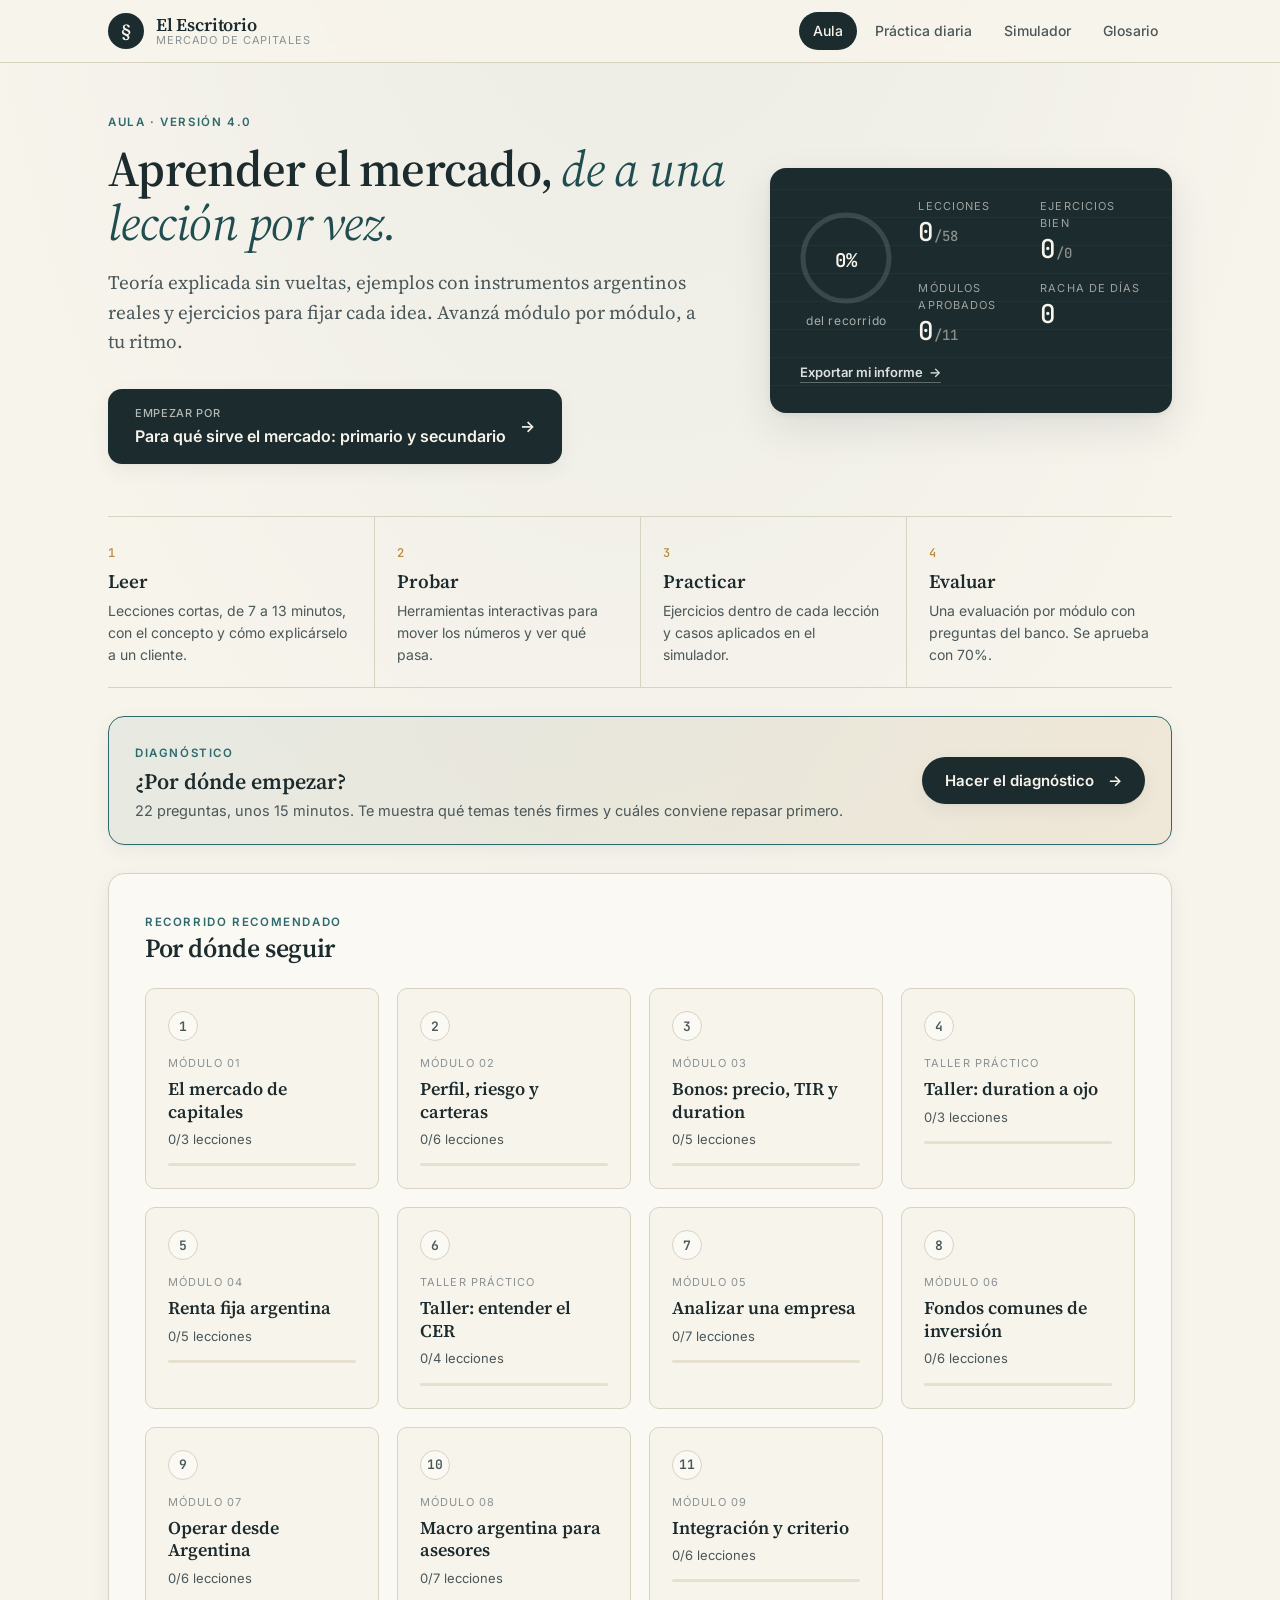
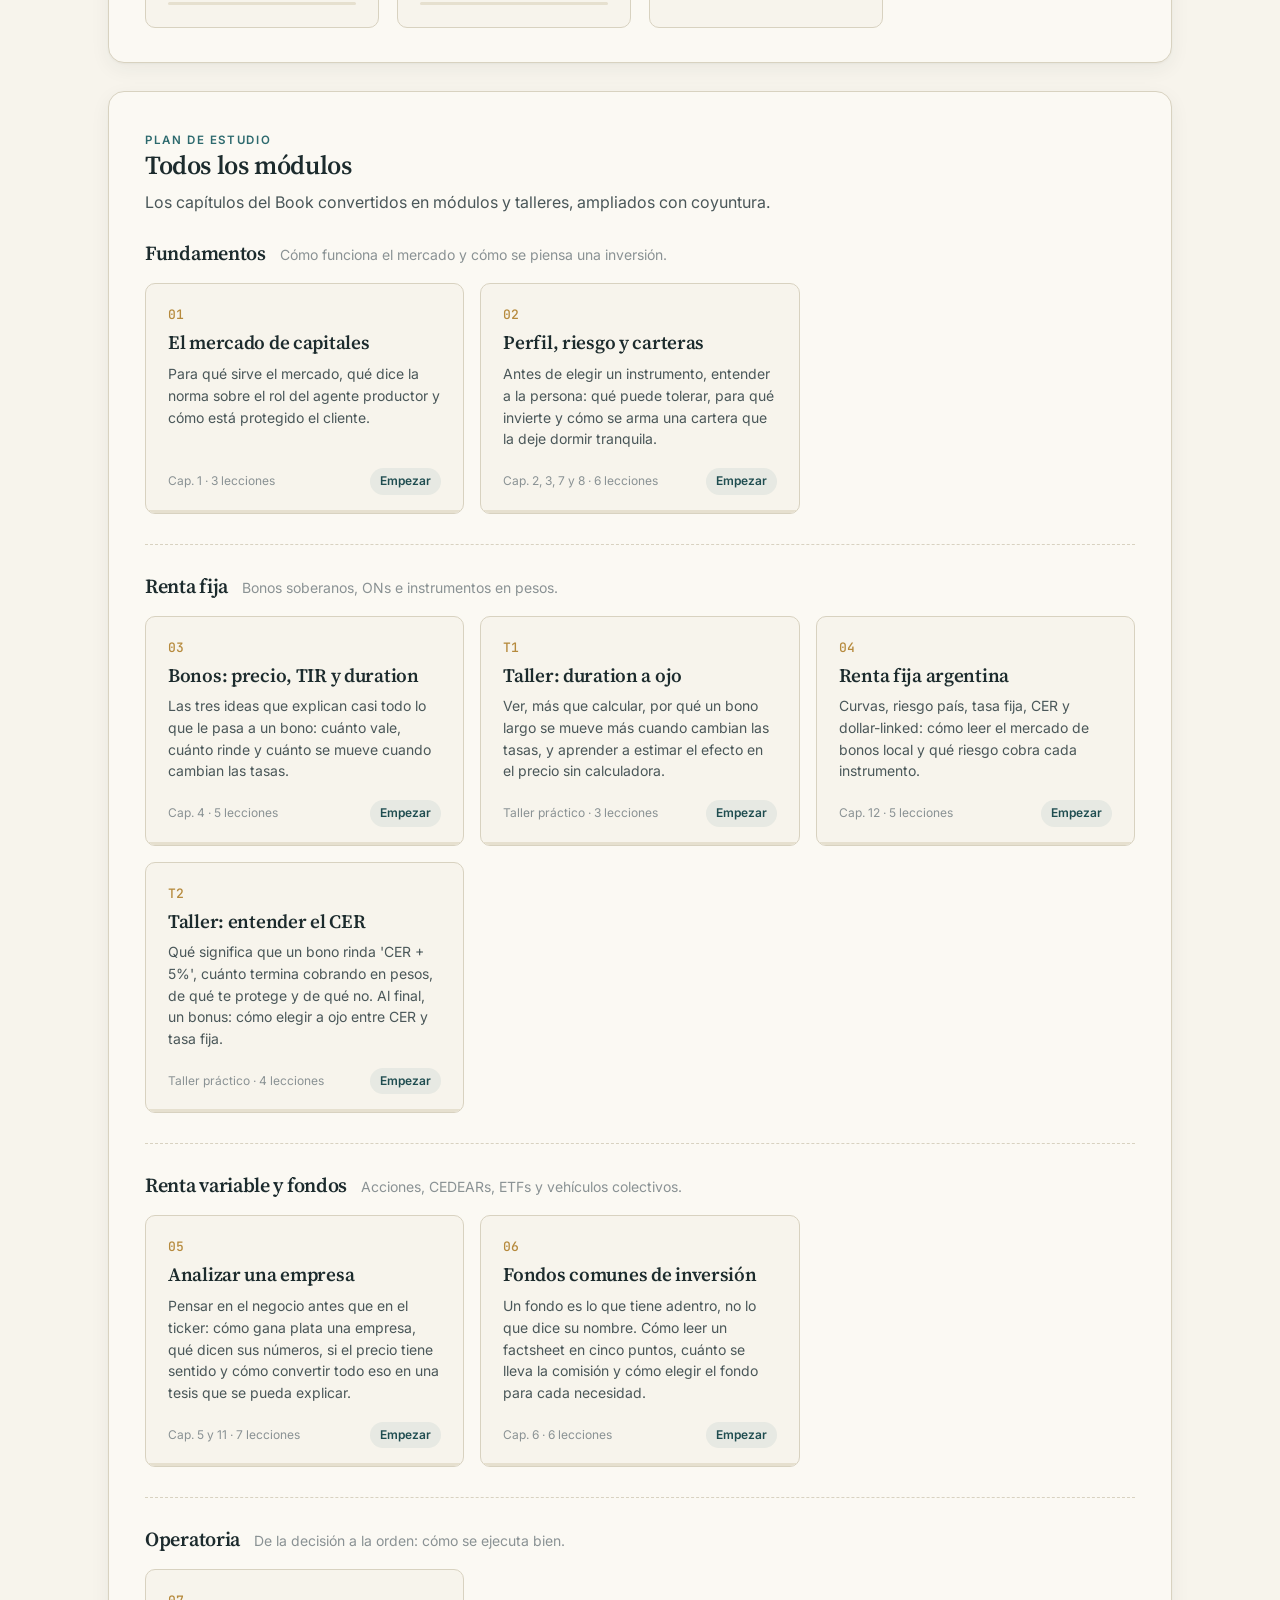
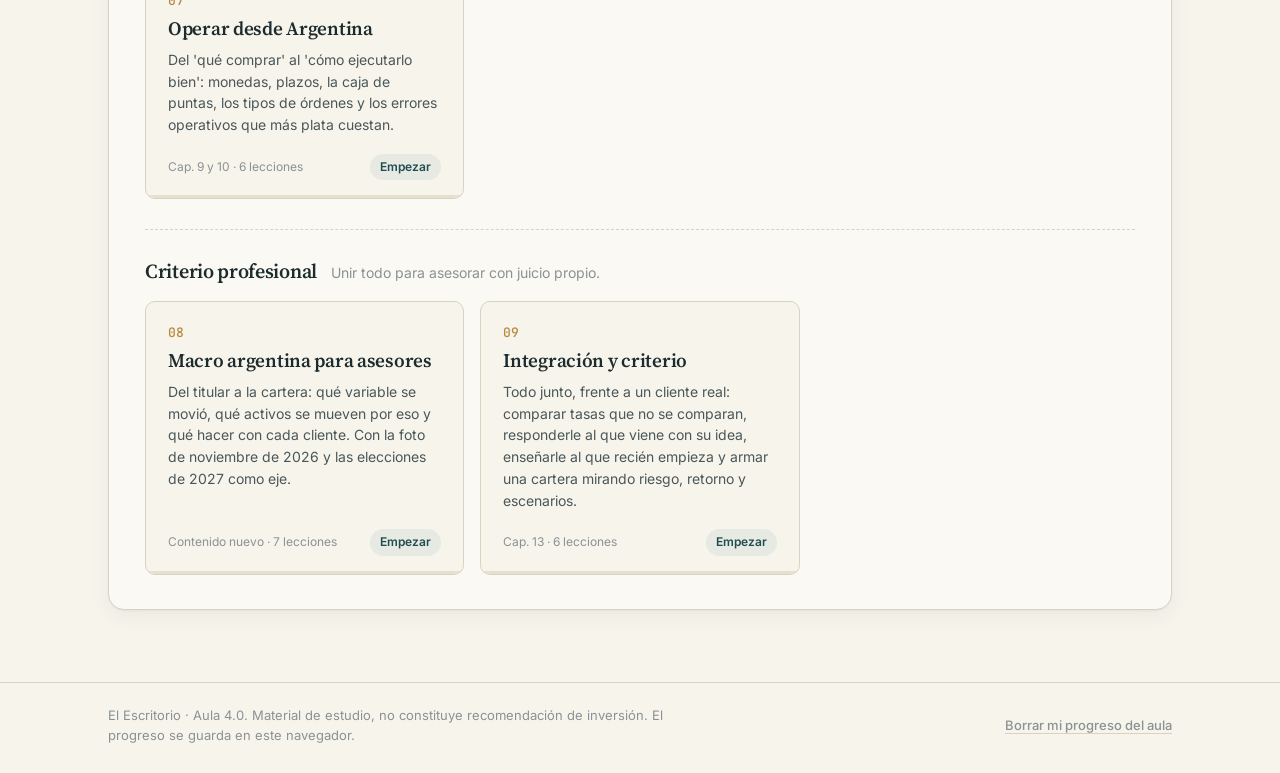
==== commit ecd21fa1: "Add files via upload" ====
--- a/index.html
+++ b/index.html
@@ -51,13 +51,24 @@
 <script src="js/aula/catalogo.js"></script>
 <script src="js/aula/glosario.js"></script>
 <script src="js/aula/mercado.js"></script>
-<script src="js/aula/modulos/perfil.js"></script>
+<script src="js/aula/modulos/mercado.js"></script>
+  <script src="js/aula/modulos/perfil.js"></script>
 <script src="js/aula/modulos/bonos.js"></script>
 <script src="js/aula/modulos/rfarg.js"></script>
 <script src="js/aula/modulos/empresas.js"></script>
 <script src="js/aula/modulos/duration.js"></script>
+<script src="js/aula/modulos/cer.js"></script>
+<script src="js/aula/modulos/operar.js"></script>
+  <script src="js/aula/modulos/macro.js"></script>
+  <script src="js/aula/modulos/fci.js"></script>
+  <script src="js/aula/modulos/criterio.js"></script>
 <script src="js/aula/herramientas.js"></script>
 <script src="js/aula/herramientas-duration.js"></script>
+<script src="js/aula/herramientas-cer.js"></script>
+<script src="js/aula/herramientas-operar.js"></script>
+  <script src="js/aula/herramientas-macro.js"></script>
+  <script src="js/aula/herramientas-fci.js"></script>
+  <script src="js/aula/herramientas-criterio.js"></script>
 <script src="js/aula/progreso.js"></script>
 <script src="js/aula/app.js"></script>
 </body>
--- a/css/aula.css
+++ b/css/aula.css
@@ -675,3 +675,442 @@
   .asim-row { grid-template-columns: 70px 1fr; }
   .asim-v { grid-column: 1 / -1; text-align: left; }
 }
+
+/* ---------------- Taller de CER ---------------- */
+.verdict.mid { background: var(--gold-wash); color: #8a6526; }
+.chang-precio { font-size: 14px; color: var(--ink-soft); margin: 4px 0 14px; }
+.chang-precio strong { font-family: var(--mono); color: var(--ink); }
+.chang-row { display: grid; grid-template-columns: 170px 1fr 90px; gap: 14px; align-items: center; padding: 12px 0; border-top: 1px solid var(--rule-soft); }
+.chang-l strong { display: block; font-size: 14px; }
+.chang-l small { font-size: 11.5px; color: var(--ink-faint); font-family: var(--mono); }
+.chang-carts { display: flex; flex-wrap: wrap; gap: 2px; align-items: center; }
+.cart { width: 24px; height: 24px; }
+.cart.full { color: var(--teal); }
+.cart.ghost { color: var(--rule-strong, #C2BBA4); opacity: .6; }
+.cart-part { position: relative; display: inline-block; width: 24px; height: 24px; }
+.cart-part .cart-clip { position: absolute; left: 0; top: 0; height: 24px; width: var(--p); overflow: hidden; }
+.chang-n { font: 600 22px var(--mono); text-align: right; color: var(--ink); }
+.chang-n small { display: block; font-size: 11px; font-weight: 500; color: var(--ink-faint); }
+.chang-n.pos, .chang-n.pos small { color: var(--olive-deep); }
+.chang-n.neg, .chang-n.neg small { color: var(--terracotta); }
+.rn-bar { margin: 18px 0 6px; }
+.rn-track { display: flex; height: 38px; border-radius: 8px; overflow: hidden; background: var(--paper); }
+.rn-track span { display: flex; align-items: center; justify-content: center; font: 600 12px var(--mono); color: #fff; white-space: nowrap; overflow: hidden; transition: width .25s; }
+.rn-inf { background: var(--ink-soft); }
+.rn-real { background: var(--olive); }
+.rn-neg { background: repeating-linear-gradient(45deg, var(--terracotta), var(--terracotta) 4px, transparent 4px, transparent 8px); opacity: .7; }
+.rn-cap { font-size: 12.5px; color: var(--ink-faint); margin-top: 6px; }
+.tool-rn .kpis strong.neg { color: var(--terracotta); }
+.esc-tabs { display: flex; gap: 8px; flex-wrap: wrap; margin-bottom: 16px; }
+.esc-grid { display: grid; grid-template-columns: repeat(3, 1fr); gap: 14px; }
+.esc-col { text-align: center; padding: 14px 10px 12px; border: 1px solid var(--rule); border-radius: 10px; background: var(--paper); }
+.esc-col strong { display: block; font: 600 15px var(--serif); margin-top: 10px; }
+.esc-col small { color: var(--ink-faint); font-size: 12px; }
+.esc-bars { position: relative; display: flex; justify-content: center; gap: 14px; }
+.esc-zero { position: absolute; left: 8px; right: 8px; height: 1.5px; background: var(--ink-faint); }
+.esc-bar { position: relative; width: 42px; height: 100%; }
+.esc-bar i { position: absolute; left: 0; width: 100%; border-radius: 4px; transition: all .3s; }
+.esc-bar.fija i { background: var(--gold); }
+.esc-bar.cer i { background: var(--teal); }
+.esc-bar i.neg { background: var(--terracotta) !important; border-radius: 4px; }
+.esc-bar b { position: absolute; left: 50%; transform: translateX(-50%); font: 600 12px var(--mono); white-space: nowrap; }
+.esc-legend { grid-column: 1 / -1; display: flex; gap: 18px; justify-content: center; font-size: 12.5px; color: var(--ink-soft); }
+.esc-legend i { display: inline-block; width: 12px; height: 12px; border-radius: 3px; margin-right: 6px; vertical-align: middle; }
+.lg-fija { background: var(--gold); }
+.lg-cer { background: var(--teal); }
+.empate-res { margin: 14px 0 16px; }
+.empate-res .kpi strong { font-size: 22px; }
+.svgchart .zona-fija { fill: var(--gold); opacity: .35; }
+.svgchart .zona-cer { fill: var(--teal); opacity: .3; }
+.svgchart .zona-t { font: 600 11px var(--sans); fill: var(--ink-soft); }
+.svgchart .be-l { stroke: var(--ink); stroke-width: 2; }
+@media (max-width: 640px) {
+  .chang-row { grid-template-columns: 1fr 80px; }
+  .chang-carts { grid-column: 1 / -1; grid-row: 2; }
+  .cart, .cart-part { width: 20px; height: 20px; }
+  .esc-grid { grid-template-columns: 1fr; }
+}
+
+/* ---------------- Módulo operar ---------------- */
+.circuito { font: 400 13px/1.35 var(--sans); }
+.circ-top { display: flex; justify-content: center; margin-bottom: 12px; }
+.circ-row { display: flex; align-items: center; gap: 6px; flex-wrap: wrap; justify-content: center; }
+.circ-box { display: inline-flex; flex-direction: column; align-items: center; padding: 10px 12px; border: 1px solid var(--rule); border-radius: 10px; background: var(--paper); font-weight: 600; text-align: center; min-width: 96px; }
+.circ-box small { font-weight: 400; font-size: 11px; color: var(--ink-faint); margin-top: 2px; }
+.circ-cnv { background: var(--ink); color: var(--paper); border-color: var(--ink); }
+.circ-cnv small { color: rgba(247,244,236,.6); }
+.circ-ap { border-color: var(--gold); background: var(--gold-wash); }
+.circ-cli { border-color: var(--teal); }
+.circ-alyc { border-color: var(--teal); background: var(--teal-wash); }
+.circ-arrow { color: var(--teal); font-size: 18px; }
+.circ-link { font-size: 11px; color: #8a6526; font-style: italic; }
+.libro-grid { display: grid; grid-template-columns: 1.1fr 1fr; gap: 22px; align-items: start; }
+.libro { width: 100%; border-collapse: collapse; font: 500 13px var(--mono); }
+.libro th { font: 600 10.5px var(--sans); letter-spacing: .06em; text-transform: uppercase; color: var(--ink-faint); padding: 6px; text-align: center; }
+.libro td { padding: 5px 8px; text-align: center; position: relative; }
+.libro .qty { text-align: right; overflow: hidden; }
+.libro .qbar, .libro .qfill { position: absolute; top: 3px; bottom: 3px; right: 0; border-radius: 3px; z-index: 0; }
+.libro tr.bid .qbar { background: rgba(122,139,92,.15); }
+.libro tr.ask .qbar { left: 0; right: auto; background: rgba(168,69,58,.12); }
+.libro .qfill { background: rgba(182,138,61,.45); }
+.libro .qn { position: relative; z-index: 1; }
+.libro .qbar, .libro .qfill { opacity: .9; }
+.libro tr.bid .px { color: var(--olive-deep); font-weight: 600; }
+.libro tr.ask .px { color: var(--terracotta); font-weight: 600; }
+.libro tr.hit td.px { background: var(--gold-wash); border-radius: 4px; }
+.libro .spread-row td { font: 600 11px var(--sans); color: var(--ink-faint); padding: 8px; border-top: 1px dashed var(--rule); border-bottom: 1px dashed var(--rule); }
+.libro.mini td { padding: 6px 10px; }
+.libro-side .kpis { margin-top: 10px; }
+.donde-grid { display: grid; grid-template-columns: 1fr 1fr; gap: 14px; margin-bottom: 16px; }
+.donde-libro { border: 1px solid var(--rule); border-radius: 10px; background: var(--paper); padding: 12px; }
+.donde-libro header { margin-bottom: 6px; }
+.donde-libro header strong { display: block; font: 600 15px var(--serif); }
+.donde-libro header small { color: var(--ink-faint); font-size: 11.5px; }
+.donde-res { display: grid; grid-template-columns: 1fr 1fr; gap: 10px; margin-top: 14px; }
+.donde-op { padding: 14px; border-radius: 10px; border: 1px solid var(--rule); background: var(--paper); }
+.donde-op span { display: block; font-size: 12px; color: var(--ink-soft); }
+.donde-op strong { display: block; font: 600 22px var(--mono); margin: 4px 0 2px; }
+.donde-op small { font-size: 11.5px; color: var(--ink-faint); }
+.donde-op.win { border-color: var(--olive); background: var(--olive-wash); }
+.donde-op.win strong { color: var(--olive-deep); }
+.donde-msg { grid-column: 1 / -1; margin: 4px 0 0; font-size: 14px; }
+.boleta { margin: 4px 0 14px; padding: 12px 16px; border: 1.5px dashed var(--ink-faint); border-radius: 8px; background: var(--paper-raised); font: 500 14px var(--mono); color: var(--ink); }
+@media (max-width: 760px) {
+  .libro-grid, .donde-grid, .donde-res { grid-template-columns: 1fr; }
+  .circ-arrow { transform: rotate(90deg); }
+  .circ-row { flex-direction: column; }
+}
+.dec-q { display: grid; grid-template-columns: 30px 1fr; gap: 12px; margin-bottom: 16px; transition: opacity .2s; }
+.dec-n { width: 26px; height: 26px; border-radius: 50%; background: var(--ink); color: var(--paper); display: grid; place-items: center; font: 600 12px var(--mono); }
+.dec-q strong { display: block; font-size: 14.5px; margin-bottom: 8px; }
+.dec-ops { display: flex; flex-wrap: wrap; gap: 8px; }
+.dec-res { padding: 16px 18px; border-radius: 12px; background: var(--ink); color: rgba(247,244,236,.85); }
+.dec-res span { font-size: 11px; letter-spacing: .1em; text-transform: uppercase; color: rgba(247,244,236,.55); }
+.dec-res strong { display: block; font: 600 22px var(--serif); color: var(--gold); margin: 2px 0 6px; }
+.dec-res p { margin: 0; font: 400 15.5px/1.55 var(--serif); }
+
+/* ============================================================
+   MÓDULO MACRO
+   ============================================================ */
+.mapa-shocks { display: flex; flex-wrap: wrap; gap: 8px; margin: 14px 0 10px; }
+.mapa-desc { font: italic 15px var(--serif); color: var(--ink-soft); margin-bottom: 14px; min-height: 22px; }
+.mapa-grid { display: grid; grid-template-columns: repeat(2, 1fr); gap: 6px 14px; }
+.mapa-g { grid-column: 1 / -1; font: 600 10.5px var(--sans); letter-spacing: .08em; text-transform: uppercase; color: var(--ink-faint); margin-top: 8px; padding-bottom: 2px; border-bottom: 1px solid var(--rule-soft); }
+.mapa-row { display: flex; justify-content: space-between; align-items: center; gap: 10px; width: 100%; text-align: left; padding: 9px 12px; border-radius: 8px; border: 1px solid var(--rule-soft); background: var(--paper-raised); font: 500 13.5px var(--sans); color: var(--ink); cursor: pointer; transition: transform .12s, box-shadow .12s, border-color .12s; }
+.mapa-row:hover { transform: translateY(-1px); box-shadow: var(--shadow); }
+.mapa-row b { font: 600 13px var(--mono); white-space: nowrap; }
+.mapa-row.v2 { background: var(--olive-wash); border-color: var(--olive); } .mapa-row.v2 b { color: var(--olive-deep); }
+.mapa-row.v1 { background: var(--olive-wash); } .mapa-row.v1 b { color: var(--olive-deep); }
+.mapa-row.v0 b { color: var(--ink-faint); }
+.mapa-row.v-1 { background: var(--terracotta-wash); } .mapa-row.v-1 b { color: var(--terracotta); }
+.mapa-row.v-2 { background: rgba(168,69,58,.16); border-color: var(--terracotta); } .mapa-row.v-2 b { color: var(--terracotta); }
+.mapa-row.is-sel { outline: 2px solid var(--teal); outline-offset: 1px; }
+.mapa-why { margin-top: 14px; min-height: 44px; padding: 12px 14px; border-left: 3px solid var(--teal); background: var(--teal-wash); border-radius: 0 8px 8px 0; font-size: 14.5px; line-height: 1.5; }
+.mapa-why:empty { background: transparent; border-left-color: var(--rule-soft); }
+.mapa-why:empty::before { content: "Tocá un activo para ver la explicación."; color: var(--ink-faint); font-size: 13px; }
+@media (max-width: 640px) { .mapa-grid { grid-template-columns: 1fr; } }
+
+.venc { display: grid; grid-template-columns: 110px 110px 1fr; gap: 26px; align-items: end; padding: 10px 6px 4px; }
+.venc-col { display: flex; flex-direction: column; align-items: center; gap: 8px; }
+.venc-bar { height: 200px; width: 70px; display: flex; align-items: flex-end; }
+.venc-bar i { display: block; width: 100%; background: var(--teal); border-radius: 6px 6px 0 0; position: relative; }
+.venc-col:last-child .venc-bar i, .venc-col:nth-child(2) .venc-bar i { background: var(--terracotta); }
+.venc-col:first-child .venc-bar i { background: var(--teal); }
+.venc-bar b { position: absolute; bottom: 100%; left: 50%; transform: translateX(-50%); margin-bottom: 6px; font: 600 11.5px var(--mono); white-space: nowrap; color: var(--ink); }
+.venc-col span { font: 600 14px var(--sans); }
+.venc-note { align-self: center; display: flex; flex-direction: column; gap: 6px; }
+.venc-note strong { font: 600 40px var(--serif); color: var(--terracotta); line-height: 1; }
+.venc-note span { font-size: 14px; color: var(--ink-soft); line-height: 1.5; }
+@media (max-width: 640px) { .venc { grid-template-columns: 1fr 1fr; } .venc-note { grid-column: 1 / -1; } }
+
+.elec { padding: 6px 4px; }
+.elec-line { position: relative; height: 74px; margin: 18px 10px 18px; border-bottom: 2px solid var(--rule); }
+.elec-line > span { position: absolute; bottom: -7px; transform: translateX(-50%); display: flex; flex-direction: column-reverse; align-items: center; text-align: center; gap: 2px; padding-bottom: 16px; font-size: 12px; }
+.elec-line > span::after { content: ""; position: absolute; bottom: 0; left: 50%; transform: translateX(-50%); width: 12px; height: 12px; border-radius: 50%; background: var(--ink-faint); border: 2px solid var(--paper); }
+.elec-line b { font: 600 13px var(--sans); } .elec-line small { color: var(--ink-faint); font-size: 11px; }
+.elec-bond::after { background: var(--teal) !important; }
+.elec-bond.late::after { background: var(--terracotta) !important; }
+.elec-vote::after { background: var(--gold) !important; width: 16px !important; height: 16px !important; bottom: -2px !important; }
+.elec-vote b { color: var(--gold); }
+.elec-bars { display: flex; flex-direction: column; gap: 8px; margin-top: 8px; }
+.elec-bars > div { display: grid; grid-template-columns: 54px 1fr 54px; align-items: center; gap: 10px; }
+.elec-bars span { font: 600 13px var(--mono); }
+.elec-bars i { display: block; height: 18px; background: var(--teal); border-radius: 4px; }
+.elec-bars .late i { background: var(--terracotta); }
+.elec-bars b { font: 600 13px var(--mono); }
+.elec-msg { margin: 16px 0 0; font-size: 14.5px; color: var(--ink-soft); line-height: 1.55; }
+
+.onoff { display: flex; flex-direction: column; gap: 10px; padding: 4px; }
+.onoff-row { display: grid; grid-template-columns: minmax(0, 1.2fr) 1fr; gap: 16px; align-items: center; }
+.onoff-l strong { display: block; font: 600 14px var(--sans); } .onoff-l small { display: block; color: var(--ink-faint); font: 12.5px/1.4 var(--sans); margin-top: 2px; }
+.onoff-bar { height: 14px; background: var(--paper-deep); border-radius: 7px; overflow: hidden; }
+.onoff-bar i { display: block; height: 100%; border-radius: 7px; }
+.onoff-axis { display: flex; justify-content: space-between; margin-left: calc(54.5% + 8px); font: 500 11px var(--sans); color: var(--ink-faint); }
+@media (max-width: 640px) { .onoff-row { grid-template-columns: 1fr; gap: 6px; } .onoff-axis { margin-left: 0; } }
+
+.bandas { padding: 4px; }
+.bandas-track { position: relative; height: 96px; margin: 40px 16px 14px; border-bottom: 2px solid var(--rule); }
+.bandas-zone { position: absolute; bottom: 0; height: 26px; background: var(--teal-wash); border: 1px dashed var(--teal); border-bottom: 0; border-radius: 6px 6px 0 0; }
+.bandas-track > span[class^="bandas-mark"], .bandas-now { position: absolute; transform: translateX(-50%); display: flex; flex-direction: column; align-items: center; font: 500 12px var(--mono); white-space: nowrap; }
+.bandas-mark { bottom: 32px; color: var(--ink-soft); }
+.bandas-mark b, .bandas-now b { font: 600 11px var(--sans); letter-spacing: .04em; text-transform: uppercase; }
+.bandas-mark.techo { color: var(--terracotta); }
+.bandas-now { bottom: -6px; color: var(--teal-deep); padding-bottom: 14px; top: -34px; bottom: auto; }
+.bandas-now::after { content: ""; position: absolute; top: 34px; left: 50%; width: 2px; height: 96px; background: var(--teal); transform: translateX(-50%); }
+.bandas p { font-size: 14.5px; color: var(--ink-soft); line-height: 1.55; margin: 16px 0 0; }
+
+.sorp { display: flex; flex-direction: column; gap: 16px; padding: 4px; }
+.sorp-row { display: grid; grid-template-columns: 110px 1fr 70px; gap: 14px; align-items: center; }
+.sorp-row > span { font: 600 14px var(--sans); }
+.sorp-bars { display: flex; flex-direction: column; gap: 5px; }
+.sorp-bars div { display: flex; align-items: center; gap: 8px; }
+.sorp-bars i { display: block; height: 14px; border-radius: 4px; }
+.sorp-bars i.esp { background: var(--rule); }
+.sorp-bars i.real.up { background: var(--terracotta); }
+.sorp-bars i.real.down { background: var(--olive); }
+.sorp-bars b { font: 500 12px var(--mono); color: var(--ink-soft); white-space: nowrap; }
+.sorp-row em { font: 600 14px var(--mono); font-style: normal; text-align: right; }
+.sorp-row em.up { color: var(--terracotta); } .sorp-row em.down { color: var(--olive-deep); }
+
+.elec-tl { margin: 8px 6px 18px; }
+.elec-top, .elec-bot { position: relative; height: 46px; }
+.elec-top span, .elec-bot span { position: absolute; transform: translateX(-50%); display: flex; flex-direction: column; align-items: center; text-align: center; white-space: nowrap; font-size: 12px; }
+.elec-top span { bottom: 6px; } .elec-bot span { top: 6px; }
+.elec-top b, .elec-bot b { font: 600 13px var(--sans); } .elec-top small, .elec-bot small { color: var(--ink-faint); font: 11px var(--sans); }
+.elec-leg { font-family: var(--sans); } .elec-msg { font-family: var(--sans); }
+.elec-top .vote b { color: var(--gold); }
+.elec-bot .b27 b { color: var(--teal-deep); } .elec-bot .b28 b { color: var(--terracotta); }
+.elec-axis { position: relative; height: 10px; border-radius: 5px; overflow: hidden; background: var(--paper-deep); }
+.elec-axis i, .elec-leg i { position: absolute; top: 0; bottom: 0; display: block; }
+.elec-axis .mand, .elec-leg .mand { background: var(--teal); opacity: .55; }
+.elec-axis .next, .elec-leg .next { background: var(--terracotta); opacity: .55; }
+.elec-leg { display: flex; gap: 18px; justify-content: center; margin-top: 4px; font-size: 12px; color: var(--ink-soft); }
+.elec-leg span { display: flex; align-items: center; gap: 6px; }
+.elec-leg i { position: static; width: 14px; height: 8px; border-radius: 3px; }
+@media (max-width: 640px) { .elec-top span:first-child { display: none; } .elec-top .vote { transform: translateX(-100%); align-items: flex-end; margin-left: -6px; } .elec-top .ng { transform: none; align-items: flex-start; margin-left: 6px; } .elec-top b, .elec-bot b { font-size: 12px; } }
+
+/* ============================================================
+   MÓDULO FCI
+   ============================================================ */
+.fs-switch { display: flex; gap: 8px; flex-wrap: wrap; margin: 14px 0 16px; }
+.fs-grid { display: grid; grid-template-columns: minmax(0, 1.9fr) minmax(0, 1fr); gap: 18px; align-items: start; }
+.fs-sheet { background: #fff; border: 1px solid var(--rule); border-radius: 10px; padding: 16px; font-family: var(--sans); box-shadow: var(--shadow); }
+.fs-top { display: flex; justify-content: space-between; gap: 10px; align-items: flex-start; padding-bottom: 10px; border-bottom: 2px solid var(--ink); margin-bottom: 12px; }
+.fs-top strong { display: block; font: 600 17px var(--serif); } .fs-top small { color: var(--ink-faint); font-size: 11.5px; }
+.fs-top > span { font: 500 10.5px var(--sans); color: var(--ink-faint); text-transform: uppercase; letter-spacing: .05em; text-align: right; }
+.fs-sheet em { display: block; font: 600 10.5px var(--sans); font-style: normal; letter-spacing: .07em; text-transform: uppercase; color: var(--ink-faint); margin-bottom: 6px; }
+.fs-row, .fs-kv, .fs-fees, .fs-main { position: relative; border-radius: 8px; transition: background .15s, box-shadow .15s; }
+.fs-obj { display: flex; gap: 10px; padding: 8px; margin: -4px -4px 10px; }
+.fs-obj p { margin: 0; font-size: 13px; line-height: 1.45; color: var(--ink-soft); }
+.fs-cols { display: grid; grid-template-columns: minmax(0, 1fr) minmax(0, 1.45fr); gap: 14px; }
+.fs-side { display: flex; flex-direction: column; gap: 2px; }
+.fs-kv { display: flex; justify-content: space-between; gap: 8px; align-items: baseline; padding: 4px 6px; font-size: 12px; }
+.fs-kv span { color: var(--ink-faint); white-space: nowrap; } .fs-kv b { font-weight: 600; text-align: right; }
+.fs-kv.big { padding: 8px 6px 8px 34px; margin-top: 4px; border-top: 1px solid var(--rule-soft); }
+.fs-kv.big b { font: 600 18px var(--mono); color: var(--teal-deep); }
+.fs-kv.big .fs-pin, .fs-fees .fs-pin { position: absolute; left: 4px; top: 50%; transform: translateY(-50%); }
+.fs-fees .fs-pin { top: 16px; transform: none; }
+.fs-fees { padding: 8px 6px 8px 34px; margin-top: 4px; border-top: 1px solid var(--rule-soft); font-size: 12px; }
+.fs-fees > span { display: block; color: var(--ink-faint); margin-bottom: 4px; }
+.fs-fees div { display: flex; justify-content: space-between; gap: 8px; } .fs-fees i { font-style: normal; color: var(--ink-soft); } .fs-fees b { font: 600 12px var(--mono); }
+.fs-main { padding: 8px 8px 8px 38px; }
+.fs-main > .fs-pin { position: absolute; left: 6px; top: 8px; }
+.fs-bar { display: grid; grid-template-columns: minmax(0, 1.5fr) minmax(24px, .7fr) 40px; gap: 6px; align-items: center; font-size: 11.5px; margin-bottom: 4px; }
+.fs-bar i { display: block; height: 9px; background: var(--teal); border-radius: 3px; opacity: .8; }
+.fs-bar b { font: 600 11.5px var(--mono); text-align: right; }
+.fs-top10 { margin-top: 12px !important; }
+.fs-main ol { margin: 0; padding-left: 20px; font-size: 11.5px; line-height: 1.5; color: var(--ink-soft); }
+.fs-note { display: inline-block; margin-top: 4px; font: 600 11px var(--sans); color: var(--terracotta); background: var(--terracotta-wash); padding: 2px 8px; border-radius: 10px; }
+.fs-rend { margin-top: 12px; padding-top: 8px; border-top: 1px dashed var(--rule); font-size: 11.5px; color: var(--ink-soft); }
+.fs-pin { flex: none; width: 24px; height: 24px; border-radius: 50%; border: 0; background: var(--gold); color: #fff; font: 700 12px var(--sans); cursor: pointer; box-shadow: 0 0 0 3px var(--gold-wash); transition: transform .15s; }
+.fs-pin:hover { transform: scale(1.12); }
+.fs-pin.is-on { background: var(--teal); box-shadow: 0 0 0 4px var(--teal-wash); }
+.hl { background: var(--teal-wash); box-shadow: inset 0 0 0 1.5px var(--teal); }
+.fs-panel { position: sticky; top: 90px; background: var(--paper-raised); border: 1px solid var(--rule); border-radius: 12px; padding: 18px; display: flex; flex-direction: column; gap: 12px; }
+.fs-pt { font: 600 19px var(--serif); color: var(--teal-deep); }
+.fs-panel em { display: block; font: 600 10.5px var(--sans); font-style: normal; letter-spacing: .07em; text-transform: uppercase; color: var(--ink-faint); margin-bottom: 3px; }
+.fs-panel p { margin: 0; font-size: 14px; line-height: 1.5; }
+.fs-q { background: var(--gold-wash); border-radius: 8px; padding: 10px 12px; }
+.fs-nav { display: flex; gap: 6px; justify-content: center; }
+.fs-nav button { width: 9px; height: 9px; border-radius: 50%; border: 0; padding: 0; background: var(--rule); cursor: pointer; }
+.fs-nav button.is-on { background: var(--teal); width: 22px; border-radius: 5px; }
+@media (max-width: 760px) { .fs-grid, .fs-cols { grid-template-columns: 1fr; } .fs-panel { position: static; } }
+
+.fee-ctrl { display: flex; flex-direction: column; gap: 8px; margin: 14px 0 18px; }
+.fee-chips { display: flex; gap: 8px; flex-wrap: wrap; }
+.fee-bar { display: flex; height: 38px; border-radius: 8px; overflow: hidden; background: var(--paper-deep); }
+.fee-bar i { display: flex; align-items: center; }
+.fee-bar .neta { background: var(--teal); padding-left: 12px; } .fee-bar .neta b { color: #fff; font: 600 13px var(--sans); white-space: nowrap; }
+.fee-bar .com { background: repeating-linear-gradient(45deg, var(--terracotta), var(--terracotta) 6px, #b9584c 6px, #b9584c 12px); }
+.fee-kpis { display: grid; grid-template-columns: repeat(3, 1fr); gap: 10px; margin-top: 14px; }
+.fee-kpis .kpi b.bad { color: var(--terracotta); }
+.fee-msg { margin: 14px 0 0; font-size: 14.5px; line-height: 1.5; }
+
+.mapaf { display: flex; flex-direction: column; gap: 14px; font-family: var(--sans); }
+.mapaf h5 { margin: 0 0 6px; font: 600 11px var(--sans); letter-spacing: .08em; text-transform: uppercase; color: var(--ink-faint); border-bottom: 1px solid var(--rule-soft); padding-bottom: 4px; }
+.mapaf-row { display: grid; grid-template-columns: minmax(0, 1fr) 150px 52px 74px; gap: 12px; align-items: center; padding: 7px 4px; border-bottom: 1px dashed var(--rule-soft); }
+.mapaf-n strong { display: block; font-size: 13.5px; } .mapaf-n small { display: block; color: var(--ink-faint); font: 12px/1.35 var(--sans); margin-top: 1px; }
+.mapaf-t { font: 600 10.5px var(--sans); padding: 3px 8px; border-radius: 10px; text-align: center; }
+.mapaf-t.ar { background: var(--terracotta-wash); color: var(--terracotta); }
+.mapaf-t.mix { background: var(--gold-wash); color: #8a6526; }
+.mapaf-t.ex { background: var(--olive-wash); color: var(--olive-deep); }
+.mapaf-r { font: 600 12px var(--mono); text-align: center; color: var(--teal-deep); }
+.mapaf-risk { display: flex; gap: 3px; }
+.mapaf-risk i { width: 11px; height: 11px; border-radius: 3px; background: var(--paper-deep); }
+.mapaf-risk i.on { background: var(--ink-soft); }
+.mapaf-leg { display: grid; grid-template-columns: minmax(0, 1fr) 150px 52px 74px; gap: 12px; font-size: 10.5px; color: var(--ink-faint); }
+.mapaf-leg span:first-child { grid-column: 3; text-align: center; } .mapaf-leg span:last-child { grid-column: 4; }
+@media (max-width: 640px) { .mapaf-row { grid-template-columns: minmax(0, 1fr) 52px; } .mapaf-t { grid-column: 1; justify-self: start; } .mapaf-risk { grid-column: 2; grid-row: 2; } .mapaf-r { grid-row: 1; grid-column: 2; } .mapaf-leg { display: none; } }
+
+.nad { font-family: var(--sans); padding: 4px; }
+.nad-title { display: flex; align-items: baseline; gap: 10px; margin-bottom: 10px; }
+.nad-title span { font-size: 13px; color: var(--ink-faint); } .nad-title strong { font: 600 22px var(--serif); }
+.nad-bar { display: flex; height: 34px; border-radius: 8px; overflow: hidden; }
+.nad i.a { background: var(--teal); } .nad i.b { background: var(--gold); } .nad i.c { background: var(--terracotta); } .nad i.d { background: var(--rule); }
+.nad-bar i:nth-child(2) { opacity: .7; }
+.nad-brace { display: flex; margin-top: 6px; font: 600 12px var(--sans); }
+.nad-brace span { text-align: center; border-top: 2px solid var(--teal); padding-top: 4px; color: var(--teal-deep); }
+.nad-brace span + span { border-top-color: var(--terracotta); color: var(--terracotta); }
+.nad-leg { display: flex; flex-wrap: wrap; gap: 6px 16px; margin-top: 14px; font-size: 12.5px; color: var(--ink-soft); }
+.nad-leg span { display: flex; align-items: center; gap: 6px; } .nad-leg i { width: 12px; height: 12px; border-radius: 3px; display: inline-block; }
+.nad-leg span:nth-child(2) i { opacity: .7; }
+
+.anual .ax { stroke: var(--ink-faint); stroke-width: 1; }
+.anual rect.pos { fill: var(--teal); } .anual rect.neg { fill: var(--terracotta); }
+.anual text { font: 600 11px var(--mono); text-anchor: middle; fill: var(--ink); }
+.anual text.yr { font: 500 11.5px var(--sans); fill: var(--ink-soft); }
+
+.pf-ctrl { display: grid; grid-template-columns: 1fr 1fr; gap: 18px; margin: 14px 0 18px; }
+.pf-cols { display: grid; grid-template-columns: 1fr 40px 1fr; gap: 10px; align-items: stretch; }
+.pf-card { background: var(--paper-raised); border: 1px solid var(--rule); border-radius: 12px; padding: 14px 16px; display: flex; flex-direction: column; gap: 4px; }
+.pf-card em { font: 600 10.5px var(--sans); font-style: normal; letter-spacing: .07em; text-transform: uppercase; color: var(--ink-faint); }
+.pf-card span { font-size: 13px; color: var(--ink-soft); line-height: 1.4; }
+.pf-card b { font: 600 32px var(--mono); color: var(--teal-deep); margin-top: auto; padding-top: 6px; }
+.pf-card b.neg { color: var(--terracotta); }
+.pf-arrow { align-self: center; text-align: center; font: 600 24px var(--sans); color: var(--gold); }
+.pf-msg { margin: 16px 0 0; font-size: 14.5px; line-height: 1.55; padding: 12px 14px; background: var(--teal-wash); border-left: 3px solid var(--teal); border-radius: 0 8px 8px 0; }
+@media (max-width: 640px) { .pf-ctrl, .pf-cols { grid-template-columns: 1fr; } .pf-arrow { transform: rotate(90deg); } }
+
+/* ============================================================
+   MÓDULO CRITERIO
+   ============================================================ */
+.s77-bars { display: flex; flex-direction: column; gap: 12px; }
+.s77-row { display: grid; grid-template-columns: 200px minmax(0, 1fr) 70px; gap: 14px; align-items: center; }
+.s77-row > span { font: 600 14px var(--sans); line-height: 1.3; }
+.s77-row small { display: block; font: 400 12px var(--sans); color: var(--ink-faint); }
+.s77-track { position: relative; height: 22px; background: var(--paper-deep); border-radius: 5px; }
+.s77-track em { position: absolute; left: 50%; top: -3px; bottom: -3px; width: 1.5px; background: var(--ink-faint); }
+.s77-track i { position: absolute; top: 0; bottom: 0; background: var(--teal); border-radius: 4px; transition: width .2s; }
+.s77-track i.neg { background: var(--terracotta); }
+.s77-row b { font: 600 15px var(--mono); text-align: right; color: var(--teal-deep); }
+.s77-row b.neg { color: var(--terracotta); }
+.s77-rule { display: block; margin-top: 6px; font-size: 13px; color: var(--ink-soft); }
+.s77-presets { display: flex; flex-wrap: wrap; gap: 8px; align-items: center; margin-top: 14px; }
+.s77-presets > span { font-size: 12.5px; color: var(--ink-faint); }
+
+.cc-clientes { display: flex; flex-wrap: wrap; gap: 8px; margin: 14px 0 10px; }
+.cc-brief { margin: 0 0 16px; padding: 12px 14px; background: var(--gold-wash); border-radius: 8px; font: italic 15px/1.5 var(--serif); color: var(--ink); }
+.cc-grid { display: grid; grid-template-columns: minmax(0, 0.9fr) minmax(0, 1.25fr); gap: 24px; align-items: start; }
+.cc-sliders { display: flex; flex-direction: column; gap: 6px; }
+.cc-sl { display: grid; grid-template-columns: minmax(0, 1fr) 48px; gap: 0 8px; font: 500 13px var(--sans); }
+.cc-sl span { display: flex; align-items: center; gap: 7px; } .cc-sl span i { width: 10px; height: 10px; border-radius: 3px; flex: none; }
+.cc-sl output { font: 600 13px var(--mono); text-align: right; color: var(--teal-deep); }
+.cc-sl input { grid-column: 1 / -1; }
+.cc-total { margin-top: 6px; padding: 8px 12px; border-radius: 8px; font: 500 13px var(--sans); }
+.cc-total.ok { background: var(--olive-wash); color: var(--olive-deep); } .cc-total.bad { background: var(--terracotta-wash); color: var(--terracotta); }
+.cc-out { transition: opacity .2s, filter .2s; }
+.cc-out.is-off { opacity: .3; filter: grayscale(1); pointer-events: none; }
+.cc-kpis { margin-top: 0; }
+.cc-kpis b.perf-ok { color: var(--olive-deep); } .cc-kpis b.perf-mid { color: #8a6526; } .cc-kpis b.perf-bad { color: var(--terracotta); }
+.cc-range { font-size: 13.5px; line-height: 1.5; color: var(--ink-soft); margin: 12px 0; }
+.cc-esc { display: flex; flex-direction: column; gap: 8px; margin-bottom: 10px; }
+.cc-er { grid-template-columns: 150px minmax(0, 1fr) 62px; }
+.cc-er > span { font-size: 13px; } .cc-er small { font-size: 11px; } .cc-er .s77-track { height: 16px; } .cc-er b { font-size: 13px; }
+.cc-sc { width: 100%; max-width: 420px; display: block; margin: 4px auto 0; }
+.cc-sc .ax { stroke: var(--rule); } .cc-sc .lab { font: 500 10.5px var(--sans); fill: var(--ink-faint); } .cc-sc .tk { font: 500 9.5px var(--mono); fill: var(--ink-faint); }
+.cc-sc .dl { font: 500 9.5px var(--sans); fill: var(--ink-soft); }
+.cc-sc .cc-me { fill: none; stroke: var(--ink); stroke-width: 2.5; } .cc-sc .me { font: 700 11px var(--sans); fill: var(--ink); }
+.cc-checks { display: flex; flex-direction: column; gap: 6px; margin-top: 18px; }
+.cc-checks:empty { display: none; }
+.cc-chead { font: 600 14px var(--sans); color: var(--ink-soft); margin-bottom: 2px; } .cc-chead.ok { color: var(--olive-deep); }
+.cc-ck { display: flex; gap: 10px; align-items: baseline; padding: 8px 12px; border-radius: 8px; font-size: 13.5px; line-height: 1.4; }
+.cc-ck span { font: 700 13px var(--sans); flex: none; }
+.cc-ck.ok { background: var(--olive-wash); } .cc-ck.ok span { color: var(--olive-deep); }
+.cc-ck.bad { background: var(--terracotta-wash); } .cc-ck.bad span { color: var(--terracotta); }
+.cc-ck.mid { background: var(--gold-wash); } .cc-ck.mid span { color: #8a6526; }
+.cc-wait { font-size: 13.5px; color: var(--ink-faint); margin: 0; }
+@media (max-width: 760px) { .cc-grid { grid-template-columns: 1fr; } .s77-row { grid-template-columns: 1fr 64px; } .s77-row .s77-track { grid-column: 1 / -1; grid-row: 2; } .cc-er { grid-template-columns: 1fr 60px; } }
+
+.corr-grid { display: grid; grid-template-columns: minmax(0, 1.5fr) minmax(0, 1fr); gap: 18px; align-items: center; }
+.corr-kpis { display: flex; flex-direction: column; gap: 8px; }
+.corr-svg { width: 100%; display: block; }
+.corr-svg .ax { stroke: var(--rule); } .corr-svg .tk { font: 500 10px var(--mono); fill: var(--ink-faint); } .corr-svg .lab { font: 500 10.5px var(--sans); fill: var(--ink-faint); }
+.corr-svg .ref { fill: none; stroke: var(--ink-faint); stroke-width: 1.5; stroke-dasharray: 4 4; }
+.corr-svg .cur { fill: none; stroke: var(--teal); stroke-width: 3; }
+.corr-svg .dot { fill: var(--gold); stroke: #fff; stroke-width: 2; }
+@media (max-width: 640px) { .corr-grid { grid-template-columns: 1fr; } }
+
+/* ============================================================
+   DIAGNÓSTICO
+   ============================================================ */
+.diag-card { display: flex; justify-content: space-between; align-items: center; gap: 24px; margin-top: 28px; padding: 22px 26px; border: 1px solid var(--rule); border-radius: var(--radius-lg); background: var(--paper-raised); box-shadow: var(--shadow); }
+.diag-card.is-new { background: linear-gradient(120deg, var(--teal-wash), var(--gold-wash)); border-color: var(--teal); }
+.diag-card strong { display: block; font: 600 22px/1.2 var(--serif); margin: 4px 0 6px; }
+.diag-card p { margin: 0; color: var(--ink-soft); font-size: 14.5px; line-height: 1.5; }
+.diag-card-act { display: flex; gap: 8px; flex: none; flex-wrap: wrap; justify-content: flex-end; }
+@media (max-width: 640px) { .diag-card { flex-direction: column; align-items: flex-start; } .diag-card-act { justify-content: flex-start; } }
+
+.diag-foot { display: flex; justify-content: space-between; align-items: center; gap: 12px; margin-top: 20px; flex-wrap: wrap; }
+.diag-nav { display: flex; gap: 8px; margin-left: auto; }
+.diag-nose.is-on { border-color: var(--gold); background: var(--gold-wash); color: #8a6526; }
+.btn[disabled] { opacity: .45; cursor: not-allowed; }
+
+.diag-tag { display: inline-block; font: 600 11px var(--sans); letter-spacing: .03em; padding: 3px 9px; border-radius: 10px; white-space: nowrap; }
+.t-dominado { background: var(--olive-wash); color: var(--olive-deep); }
+.t-repasar { background: var(--gold-wash); color: #8a6526; }
+.t-prioridad { background: var(--terracotta-wash); color: var(--terracotta); }
+.journey-diag { align-self: flex-start; }
+
+.diag-list { display: flex; flex-direction: column; }
+.diag-row { display: grid; grid-template-columns: 110px minmax(0, 1fr) 44px 18px 90px; gap: 14px; align-items: center; padding: 12px 6px; border-bottom: 1px solid var(--rule-soft); text-decoration: none; color: var(--ink); transition: background .15s; }
+.diag-row:hover { background: var(--paper-raised); }
+.diag-mn { font: 600 10.5px var(--sans); letter-spacing: .07em; text-transform: uppercase; color: var(--ink-faint); }
+.diag-row strong { font: 600 16px var(--serif); }
+.diag-dots { display: flex; gap: 5px; } .diag-dots i { width: 14px; height: 14px; border-radius: 50%; border: 1.5px solid var(--rule); }
+.diag-dots i.on { background: var(--teal); border-color: var(--teal); }
+.diag-d { font: 700 14px var(--sans); } .diag-d.up { color: var(--olive-deep); } .diag-d.down { color: var(--terracotta); }
+.diag-row .diag-tag { justify-self: end; }
+.diag-orden { margin: 0; padding-left: 22px; display: flex; flex-direction: column; gap: 10px; font-size: 15.5px; }
+.diag-orden a { color: var(--ink); font-weight: 600; }
+.diag-rev li { margin-bottom: 18px; }
+.diag-yo { color: var(--terracotta); font-size: 14px; margin: 6px 0 2px; }
+.diag-ok { color: var(--olive-deep); font-size: 14px; margin: 2px 0; }
+.diag-exp { color: var(--ink-soft); font-size: 14px; line-height: 1.5; margin: 4px 0 0; }
+.diag-share textarea { font: 13.5px/1.5 var(--mono); }
+@media (max-width: 640px) { .diag-row { grid-template-columns: minmax(0, 1fr) 44px 80px; } .diag-mn, .diag-d { display: none; } }
+
+/* ============================================================
+   MI INFORME
+   ============================================================ */
+.hero-inf { grid-column: 1 / -1; justify-self: start; white-space: nowrap; position: relative; z-index: 1; display: inline-flex; gap: 6px; align-items: center; margin-top: -6px; font: 600 13px var(--sans); color: #fff; opacity: .85; text-decoration: none; border-bottom: 1px solid rgba(255,255,255,.35); padding-bottom: 2px; }
+.hero-inf:hover { opacity: 1; }
+.inf-head { display: flex; justify-content: space-between; gap: 24px; align-items: flex-end; flex-wrap: wrap; }
+.inf-head > div:first-child { max-width: 640px; }
+.inf-act { display: flex; gap: 8px; flex-wrap: wrap; }
+.inf-kpis { display: grid; grid-template-columns: repeat(4, 1fr); gap: 10px; margin-bottom: 8px; }
+.inf-blk { padding-top: 22px; margin-top: 22px; border-top: 1px solid var(--rule-soft); }
+.inf-blk h3 { font: 600 18px var(--serif); margin: 0 0 12px; }
+.inf-mods { display: grid; grid-template-columns: repeat(auto-fill, minmax(230px, 1fr)); gap: 10px; }
+.inf-mod { display: flex; flex-direction: column; gap: 4px; padding: 12px 14px; border: 1px solid var(--rule-soft); border-radius: 10px; background: var(--paper-raised); }
+.inf-mod > span:first-child { font: 600 10px var(--sans); letter-spacing: .07em; text-transform: uppercase; color: var(--ink-faint); }
+.inf-mod strong { font: 600 15px var(--serif); }
+.inf-mod small { font-size: 12px; color: var(--ink-soft); }
+.inf-bar { height: 5px; background: var(--paper-deep); border-radius: 3px; overflow: hidden; margin: 4px 0; } .inf-bar i { display: block; height: 100%; background: var(--teal); }
+.inf-list { list-style: none; margin: 0; padding: 0; display: flex; flex-direction: column; gap: 12px; }
+.inf-list li { display: grid; grid-template-columns: 22px 1fr; gap: 10px; font-size: 14.5px; line-height: 1.45; }
+.inf-list li > span { font-weight: 700; color: var(--ink-faint); } .inf-list li > span.ok { color: var(--olive-deep); } .inf-list li > span.bad { color: var(--terracotta); }
+.inf-list small { display: block; font-size: 11.5px; color: var(--ink-faint); margin-bottom: 2px; }
+.inf-list em { display: block; font-size: 12.5px; color: var(--ink-soft); margin-top: 3px; }
+.inf-list blockquote { margin: 8px 0 0; padding: 8px 12px; border-left: 3px solid var(--gold); background: var(--gold-wash); border-radius: 0 6px 6px 0; font: italic 14px/1.5 var(--serif); white-space: pre-wrap; }
+.inf-txt { font: 12.5px/1.5 var(--mono); }
+@media (max-width: 640px) { .inf-kpis { grid-template-columns: 1fr 1fr; } }
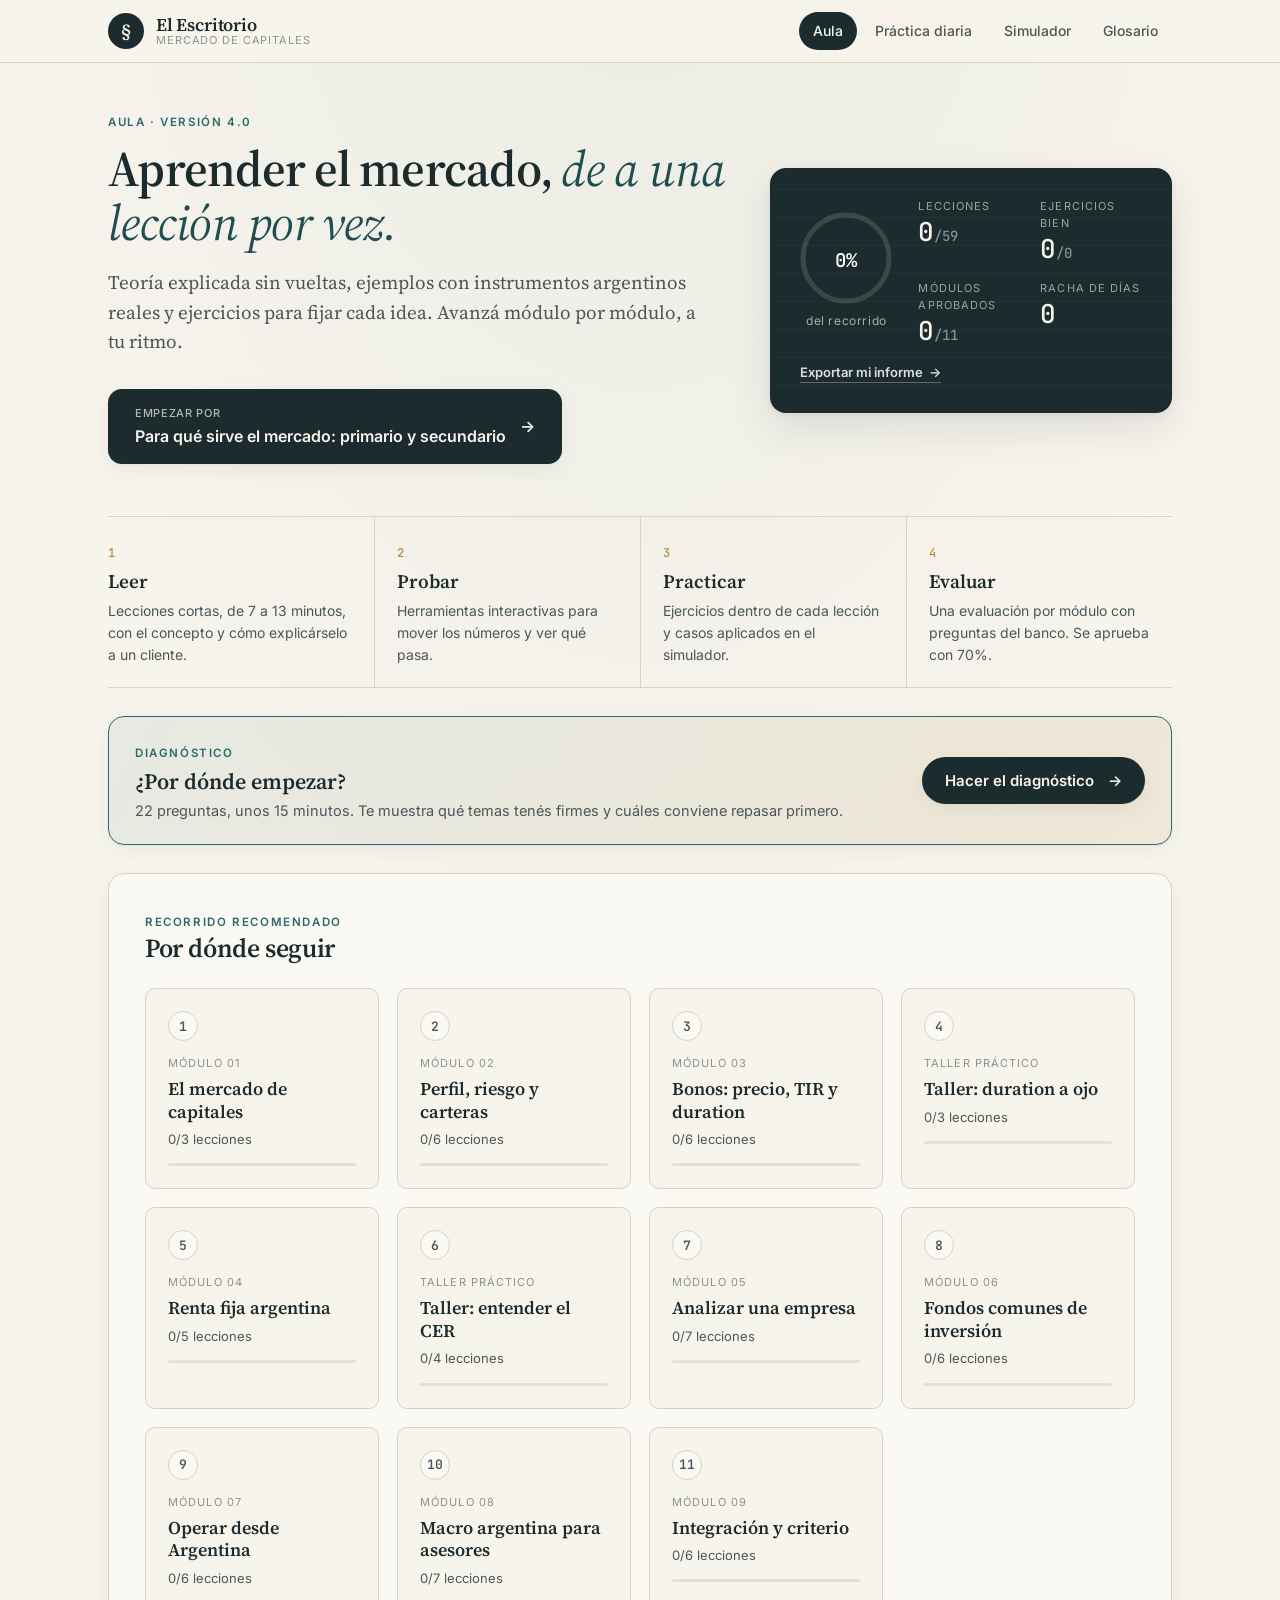
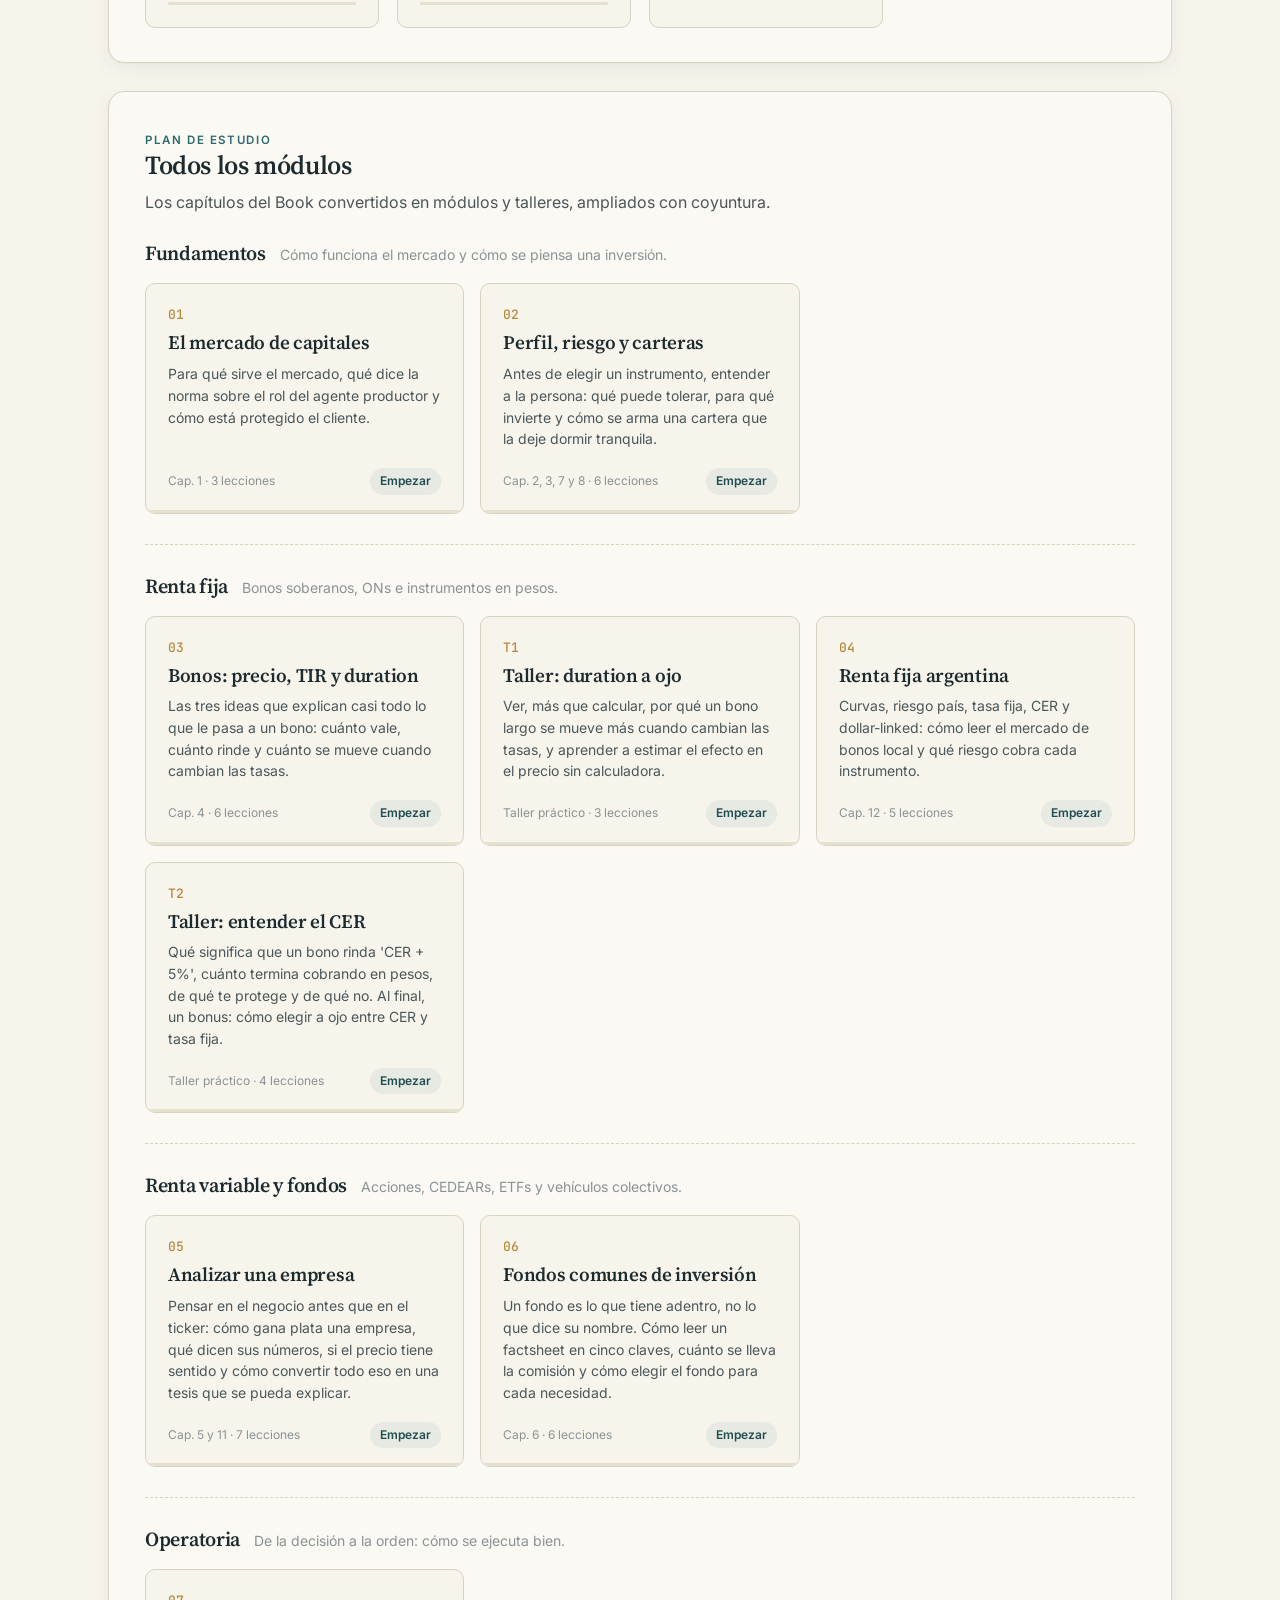
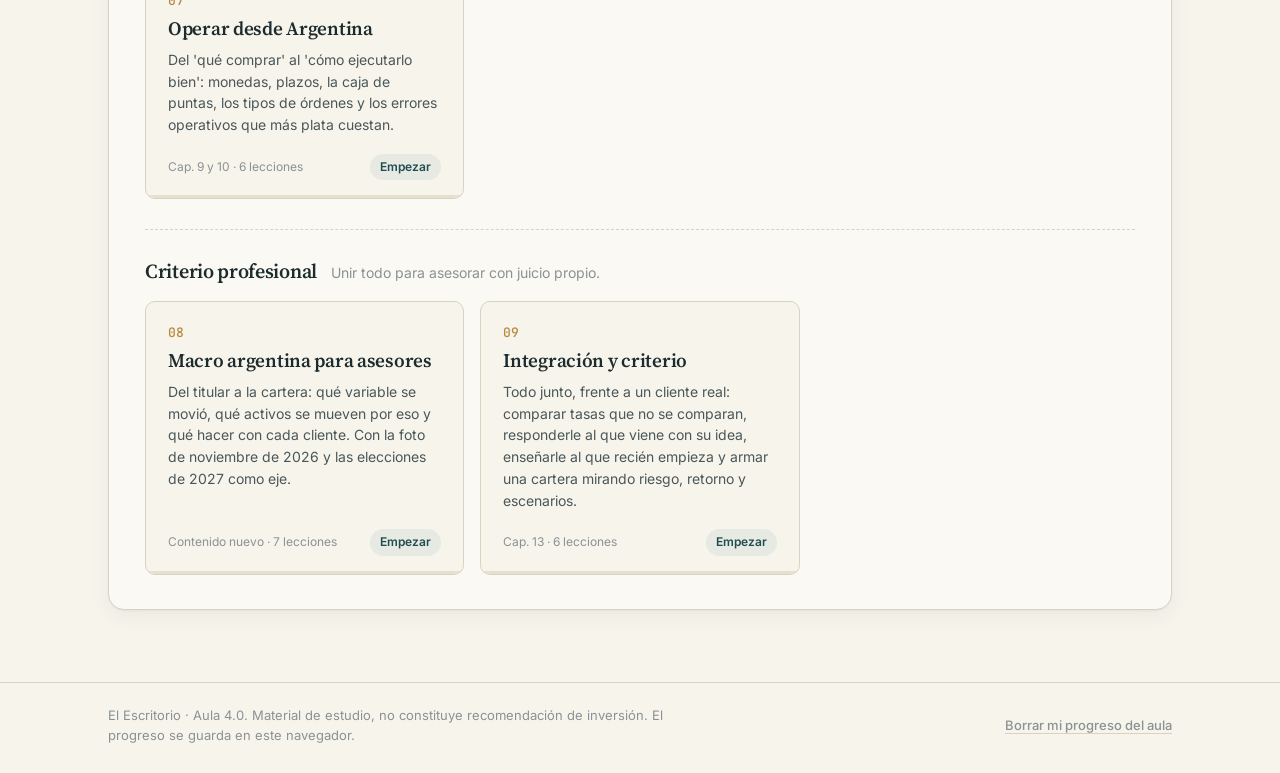
==== commit 42e02ecd: "Add files via upload" ====
--- a/index.html
+++ b/index.html
@@ -3,7 +3,12 @@
 <head>
 <meta charset="UTF-8">
 <meta name="viewport" content="width=device-width, initial-scale=1.0">
-<title>Aula · El Escritorio</title>
+<link rel="icon" href="img/favicon.svg" type="image/svg+xml">
+  <link rel="icon" href="img/favicon-32.png" sizes="32x32" type="image/png">
+  <link rel="apple-touch-icon" href="img/apple-touch-icon.png">
+  <link rel="manifest" href="manifest.webmanifest">
+  <meta name="theme-color" content="#1C2B2D">
+  <title>Aula · El Escritorio</title>
 <meta name="description" content="Plataforma de estudio de mercado de capitales argentino: lecciones, ejemplos, herramientas y ejercicios.">
 <link rel="preconnect" href="https://fonts.googleapis.com">
 <link rel="preconnect" href="https://fonts.gstatic.com" crossorigin>
@@ -63,6 +68,7 @@
   <script src="js/aula/modulos/fci.js"></script>
   <script src="js/aula/modulos/criterio.js"></script>
 <script src="js/aula/herramientas.js"></script>
+  <script src="js/aula/herramientas-bonos.js"></script>
 <script src="js/aula/herramientas-duration.js"></script>
 <script src="js/aula/herramientas-cer.js"></script>
 <script src="js/aula/herramientas-operar.js"></script>
--- a/css/aula.css
+++ b/css/aula.css
@@ -1114,3 +1114,21 @@
 .inf-list blockquote { margin: 8px 0 0; padding: 8px 12px; border-left: 3px solid var(--gold); background: var(--gold-wash); border-radius: 0 6px 6px 0; font: italic 14px/1.5 var(--serif); white-space: pre-wrap; }
 .inf-txt { font: 12.5px/1.5 var(--mono); }
 @media (max-width: 640px) { .inf-kpis { grid-template-columns: 1fr 1fr; } }
+
+/* ELÁSTICO DE LA TIR */
+.el-svg { width: 100%; display: block; margin: 8px 0 4px; }
+.el-svg .grid { stroke: var(--rule-soft); } .el-svg .zero { stroke: var(--ink-faint); stroke-width: 1.2; }
+.el-svg .tk { font: 500 10.5px var(--mono); fill: var(--ink-faint); }
+.el-svg .hoy-l { stroke: var(--ink-faint); stroke-dasharray: 2 4; } .el-svg .hoy-t { font: 600 10.5px var(--sans); fill: var(--ink-faint); text-transform: uppercase; letter-spacing: .06em; }
+.el-svg .esperado { stroke: var(--ink-soft); stroke-width: 2; stroke-dasharray: 6 6; }
+.el-svg .pasado { fill: none; stroke-width: 4; stroke-linecap: round; } .el-svg .pasado.arriba { stroke: var(--olive); } .el-svg .pasado.abajo { stroke: var(--terracotta); }
+.el-svg .futuro { fill: none; stroke: var(--gold); stroke-width: 4; stroke-linecap: round; }
+.el-svg .gap { stroke: var(--gold); stroke-width: 1.5; stroke-dasharray: 3 3; }
+.el-svg .pt-esp { fill: var(--paper); stroke: var(--ink-soft); stroke-width: 2; }
+.el-svg .pt-hoy { fill: var(--ink); stroke: #fff; stroke-width: 2; } .el-svg .pt-fin { fill: var(--teal); stroke: #fff; stroke-width: 2; }
+.el-svg .lab-fin, .el-svg .lab-hoy { font: 700 12px var(--sans); fill: var(--ink); }
+.el-leg { display: flex; flex-wrap: wrap; gap: 6px 18px; font-size: 12.5px; color: var(--ink-soft); margin-bottom: 10px; }
+.el-leg span { display: flex; align-items: center; gap: 7px; } .el-leg i { display: inline-block; width: 22px; height: 0; border-top: 3px solid; }
+.el-leg .l-esp { border-top: 2px dashed var(--ink-soft); } .el-leg .l-pas { border-image: linear-gradient(90deg, var(--olive) 50%, var(--terracotta) 50%) 1; } .el-leg .l-fut { border-color: var(--gold); }
+.el-kpis b.neg { color: var(--terracotta); } .el-kpis b.pos { color: var(--olive-deep); }
+@media (max-width: 640px) { .el-svg .tk { font-size: 17px; } .el-svg .lab-fin, .el-svg .lab-hoy { font-size: 19px; } .el-svg .hoy-t { font-size: 16px; } }
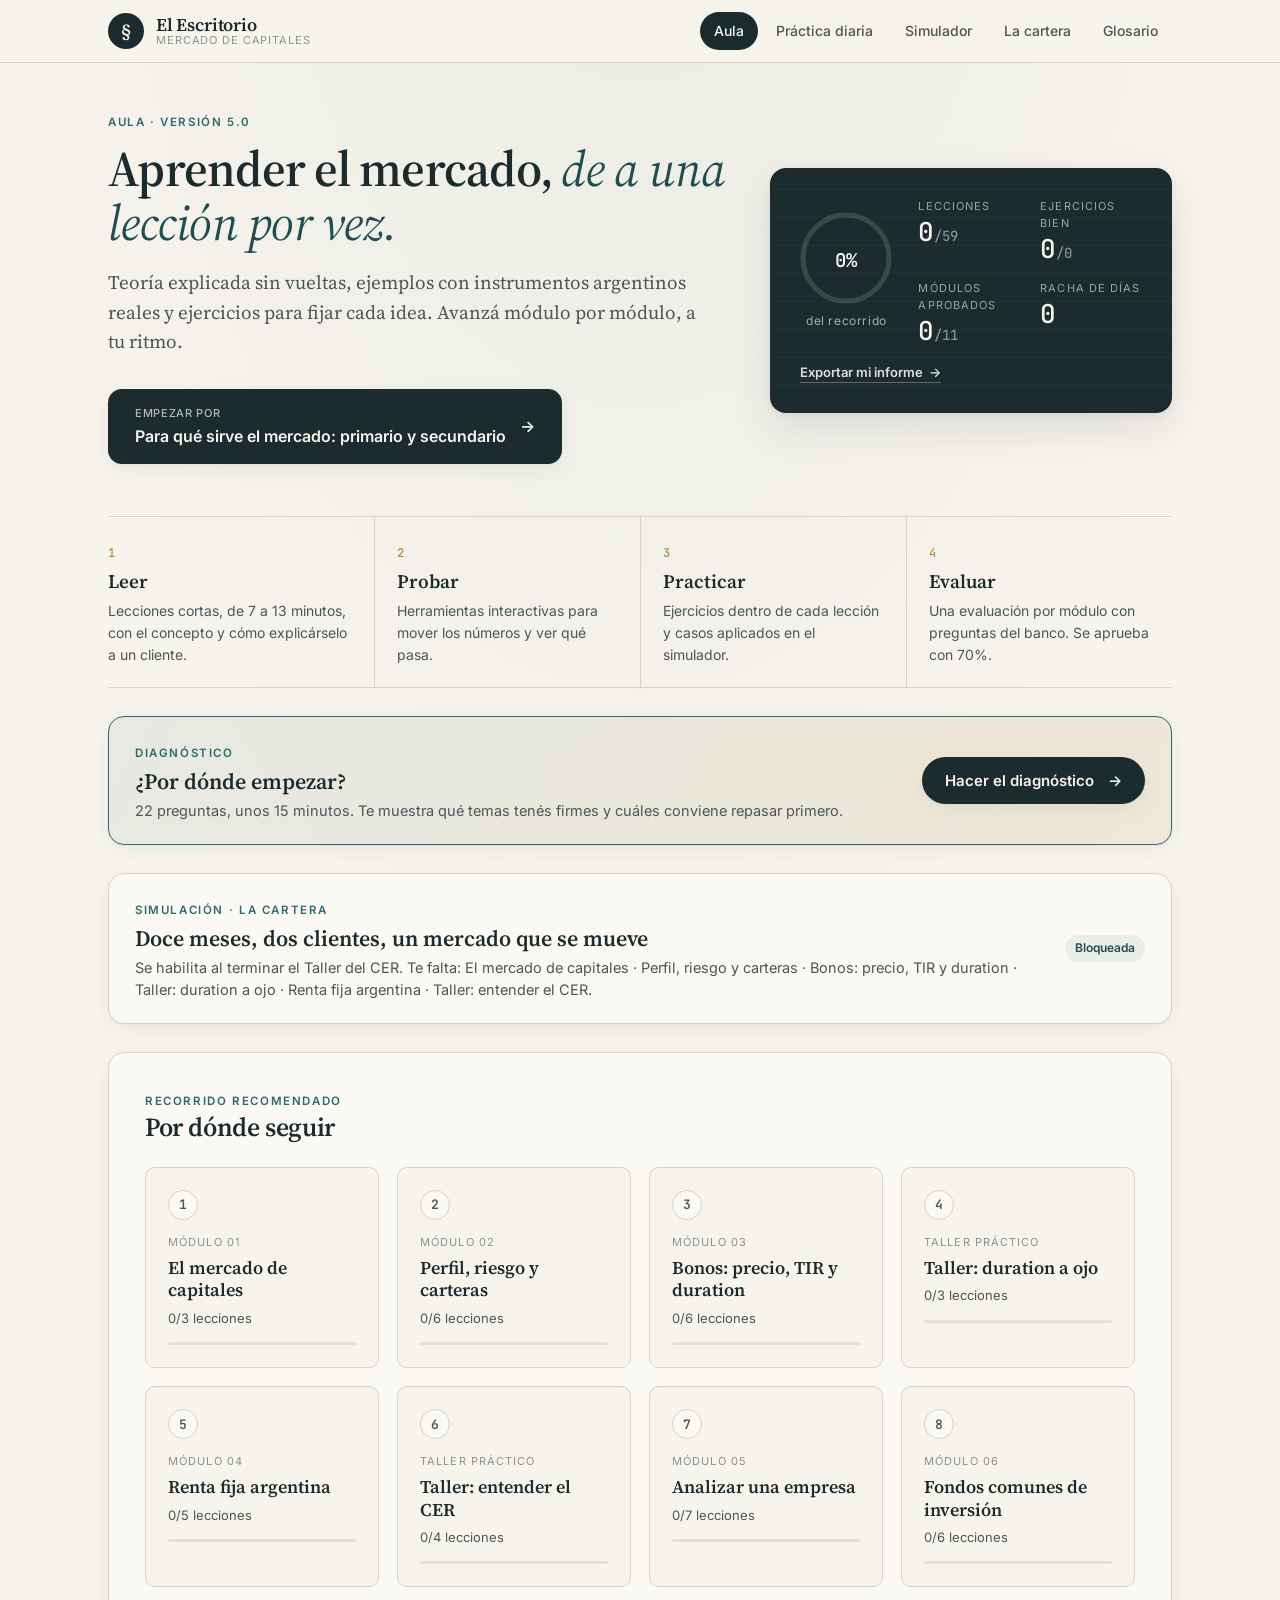
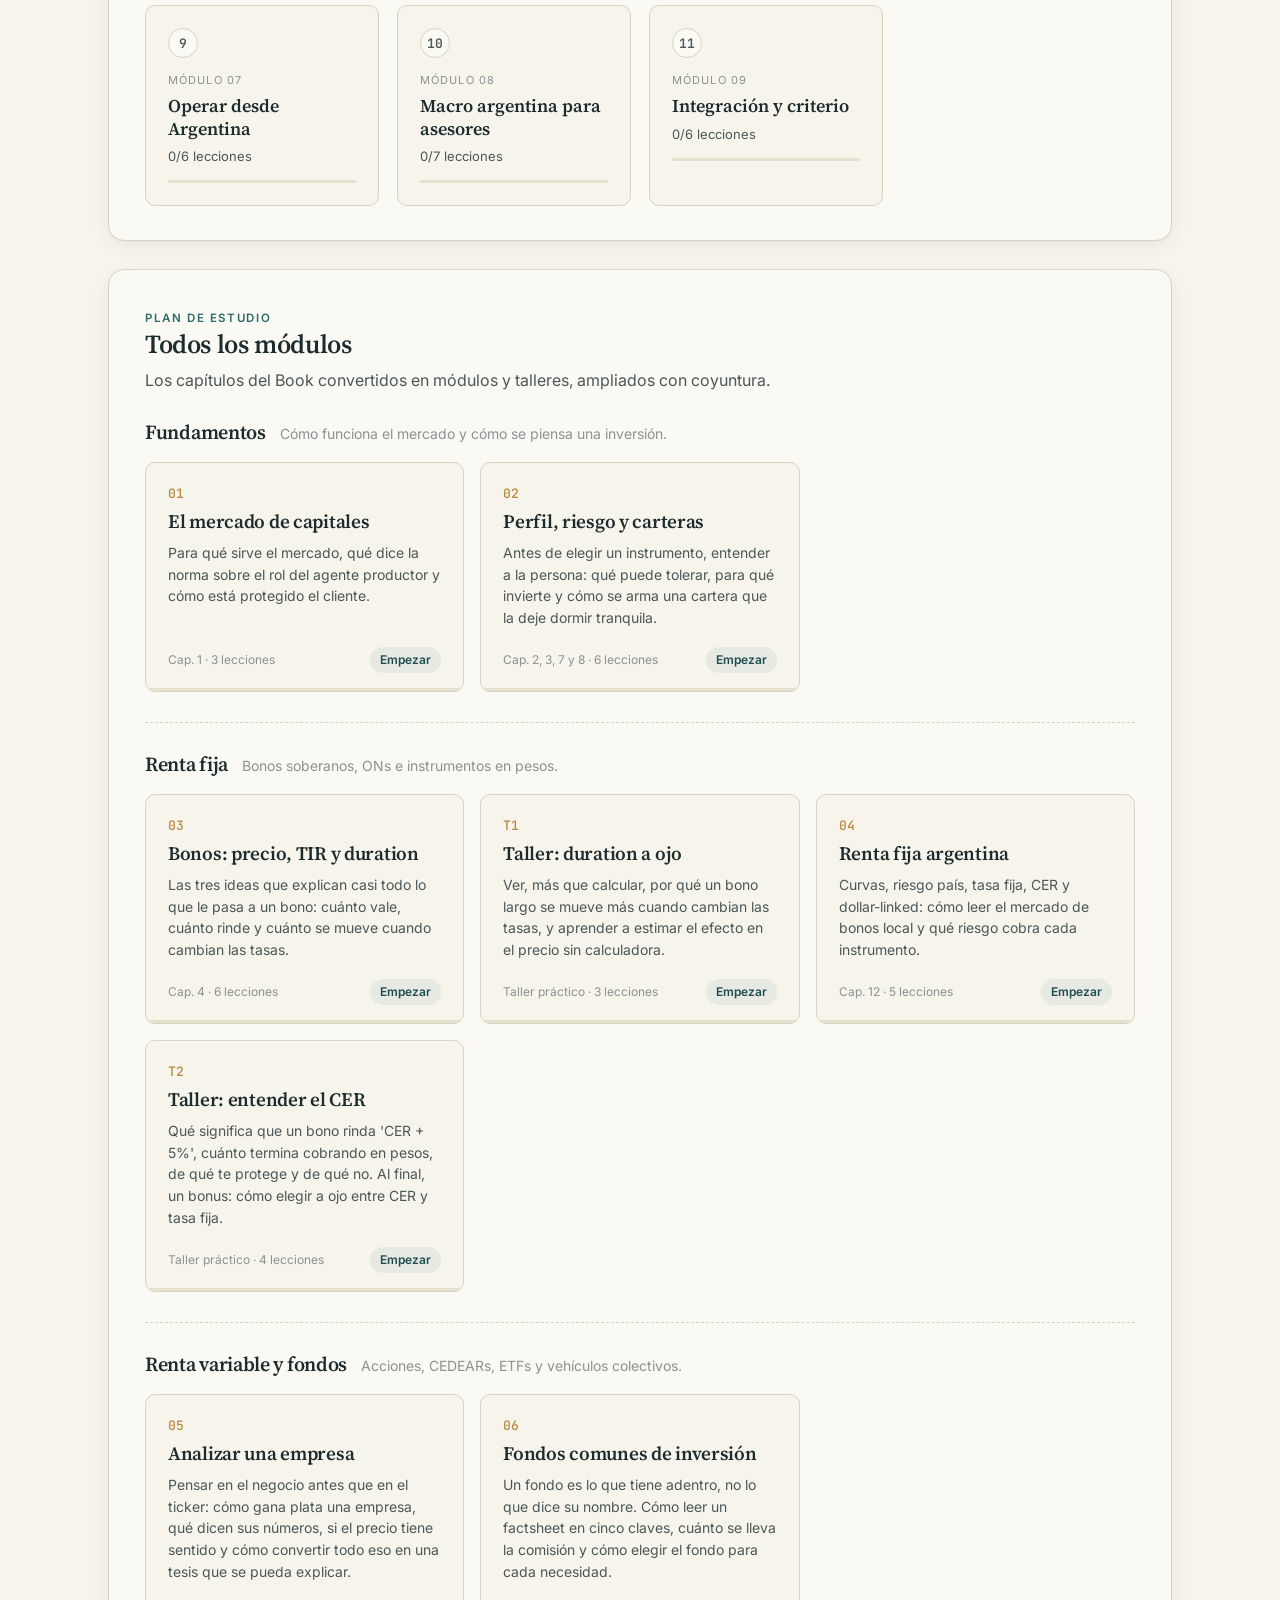
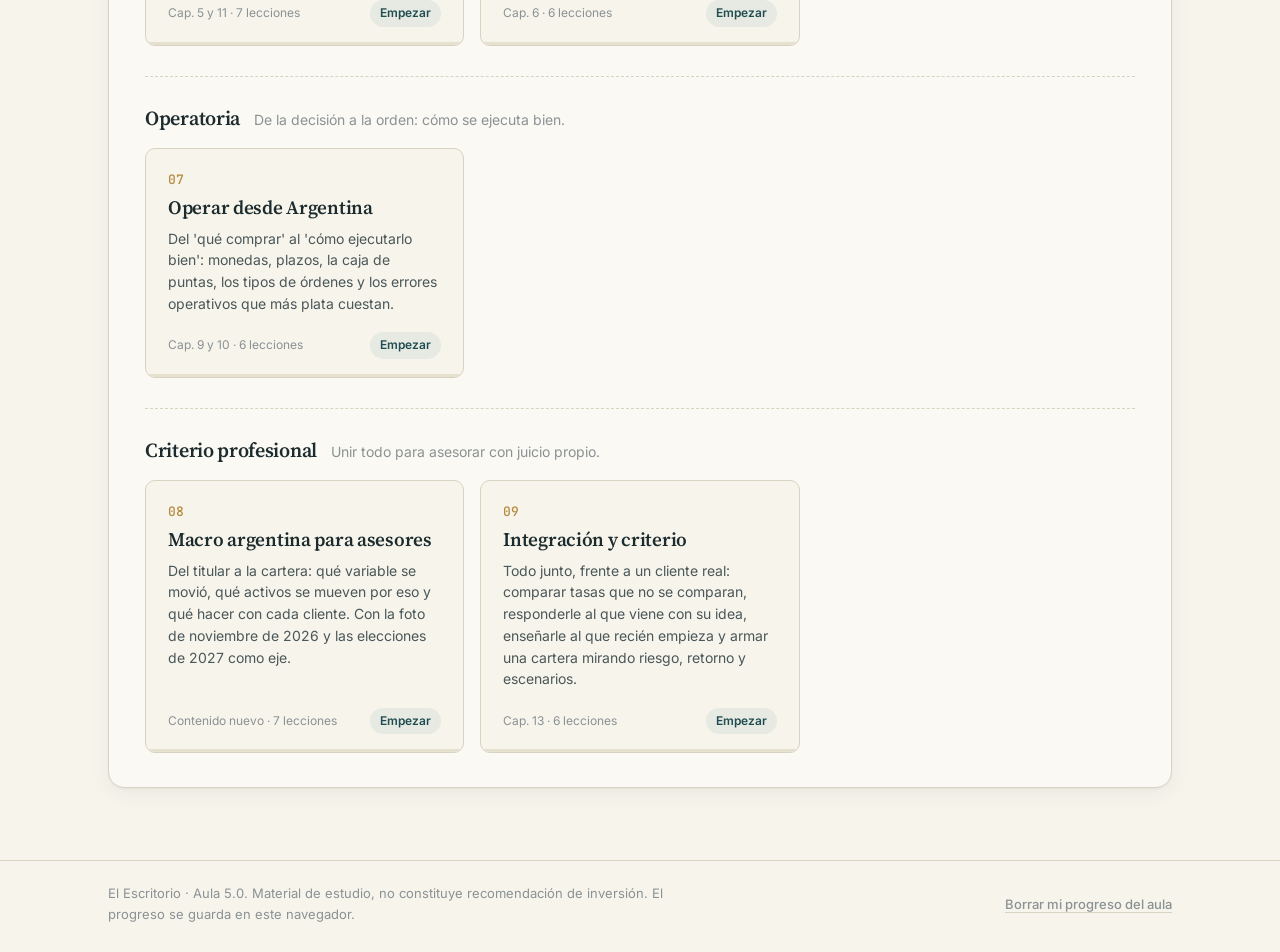
==== commit 3ef4473e: "Add files via upload" ====
--- a/index.html
+++ b/index.html
@@ -27,6 +27,7 @@
       <a class="nav-link" data-nav="aula" href="#/">Aula</a>
       <a class="nav-link" href="practica.html">Práctica diaria</a>
       <a class="nav-link" href="simulador.html">Simulador</a>
+      <a class="nav-link" href="cartera.html">La cartera</a>
       <a class="nav-link" data-nav="glosario" href="#/glosario">Glosario</a>
     </nav>
   </div>
@@ -36,7 +37,7 @@
 
 <footer class="site-foot">
   <div class="shell foot-inner">
-    <p>El Escritorio · Aula 4.0. Material de estudio, no constituye recomendación de inversión. El progreso se guarda en este navegador.</p>
+    <p>El Escritorio · Aula 5.0. Material de estudio, no constituye recomendación de inversión. El progreso se guarda en este navegador.</p>
     <button class="link-btn" id="resetBtn" type="button">Borrar mi progreso del aula</button>
   </div>
 </footer>
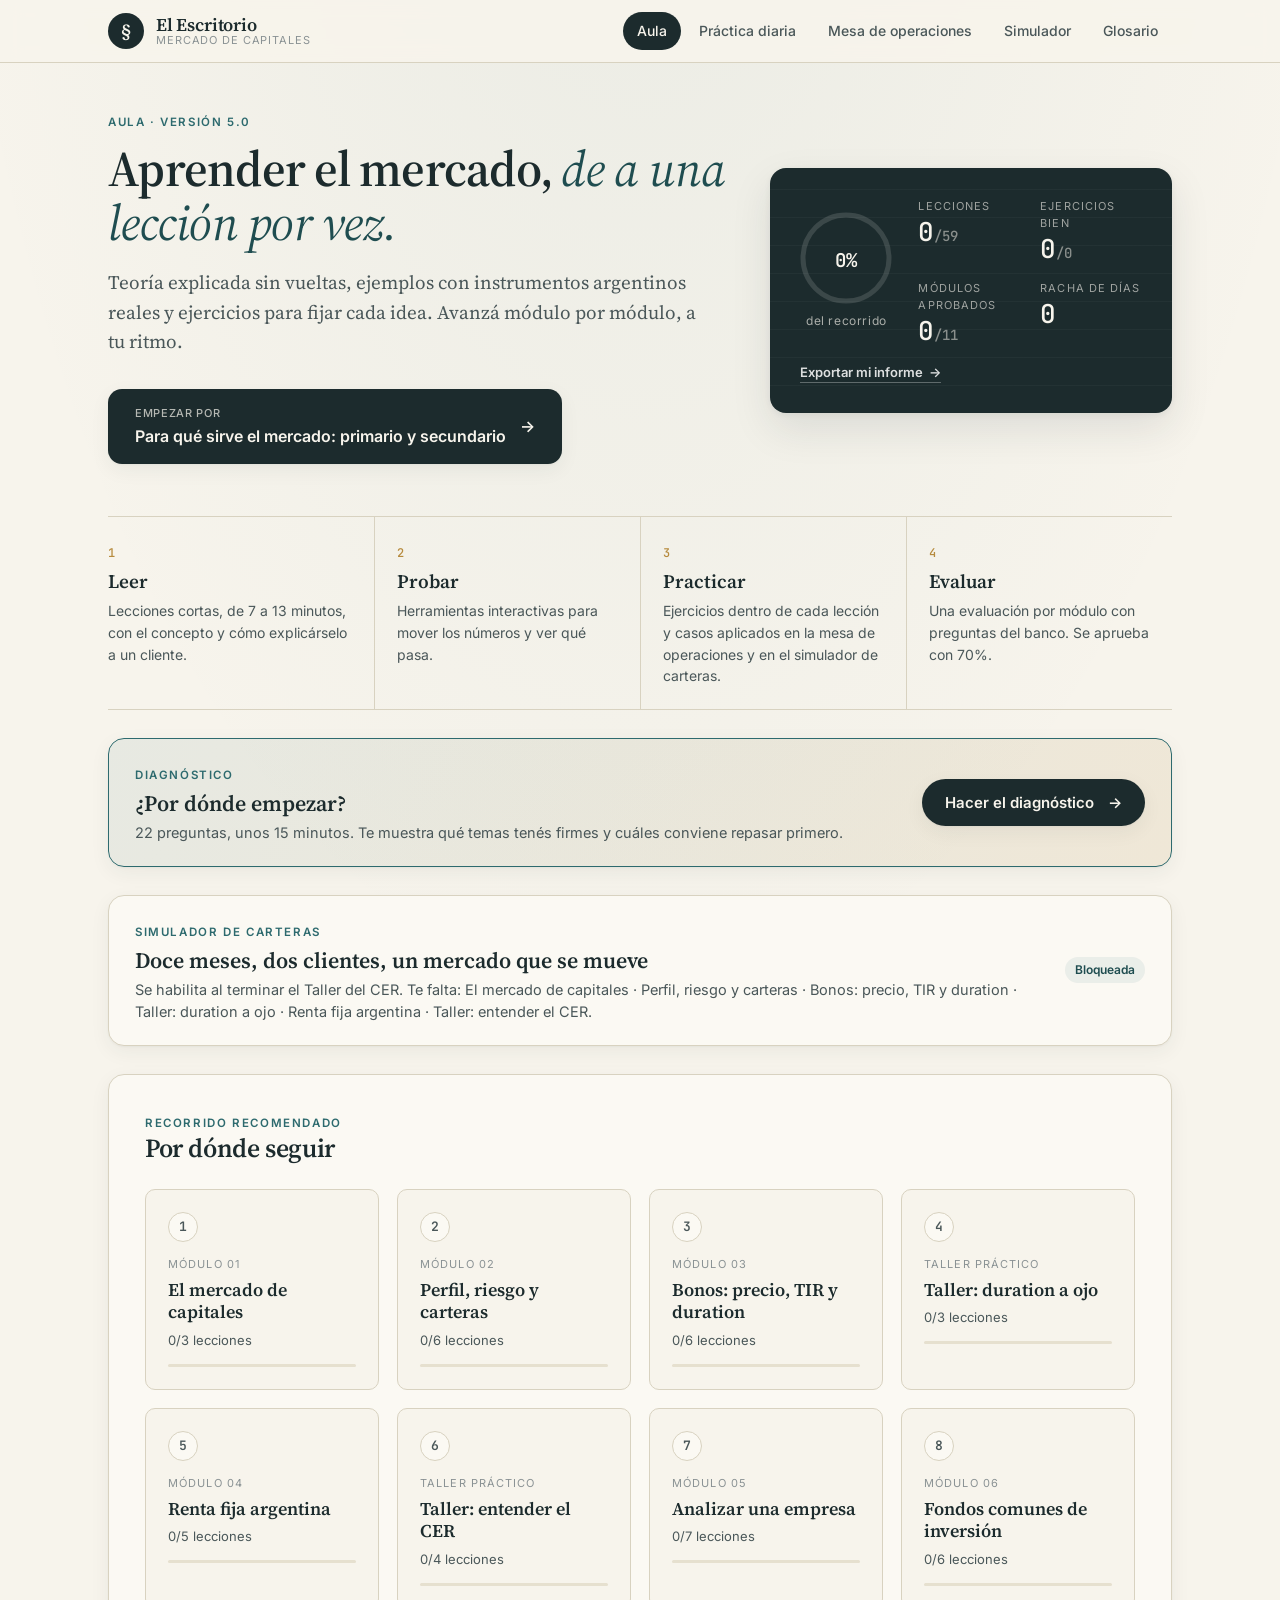
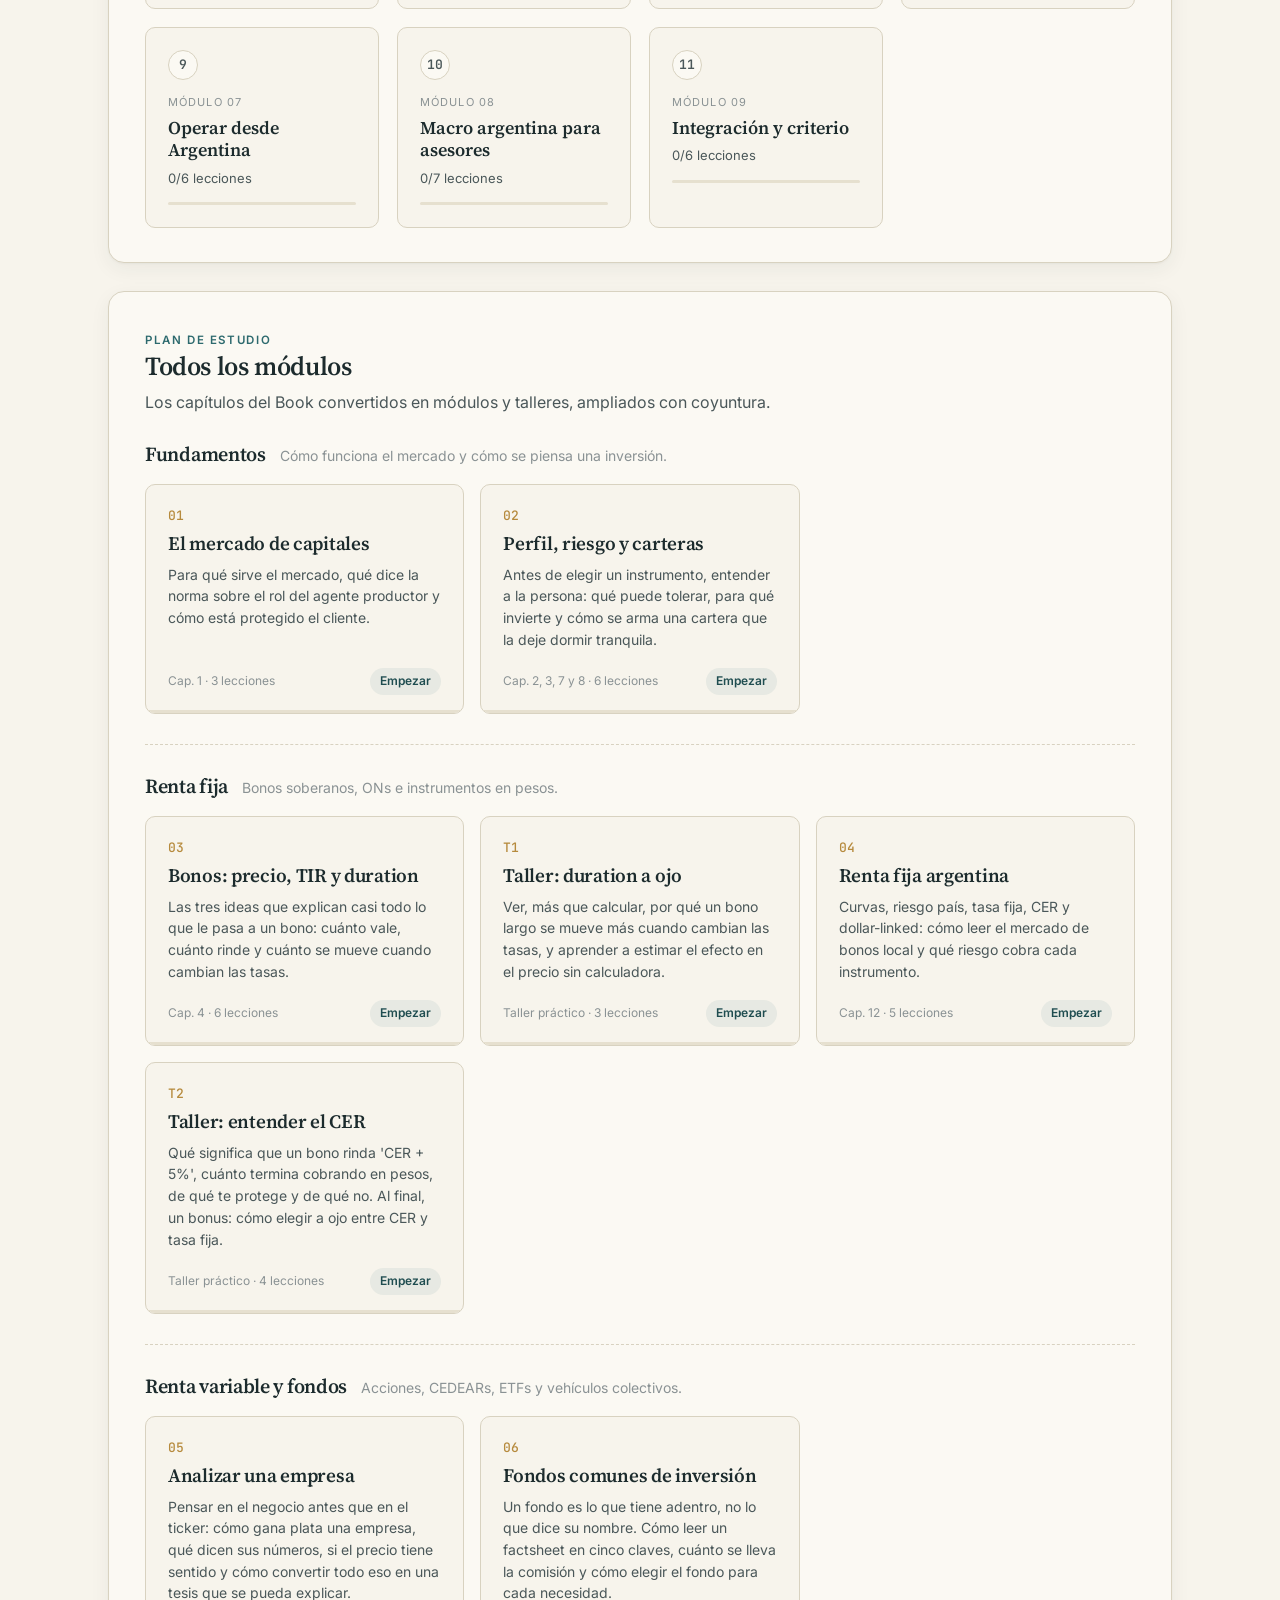
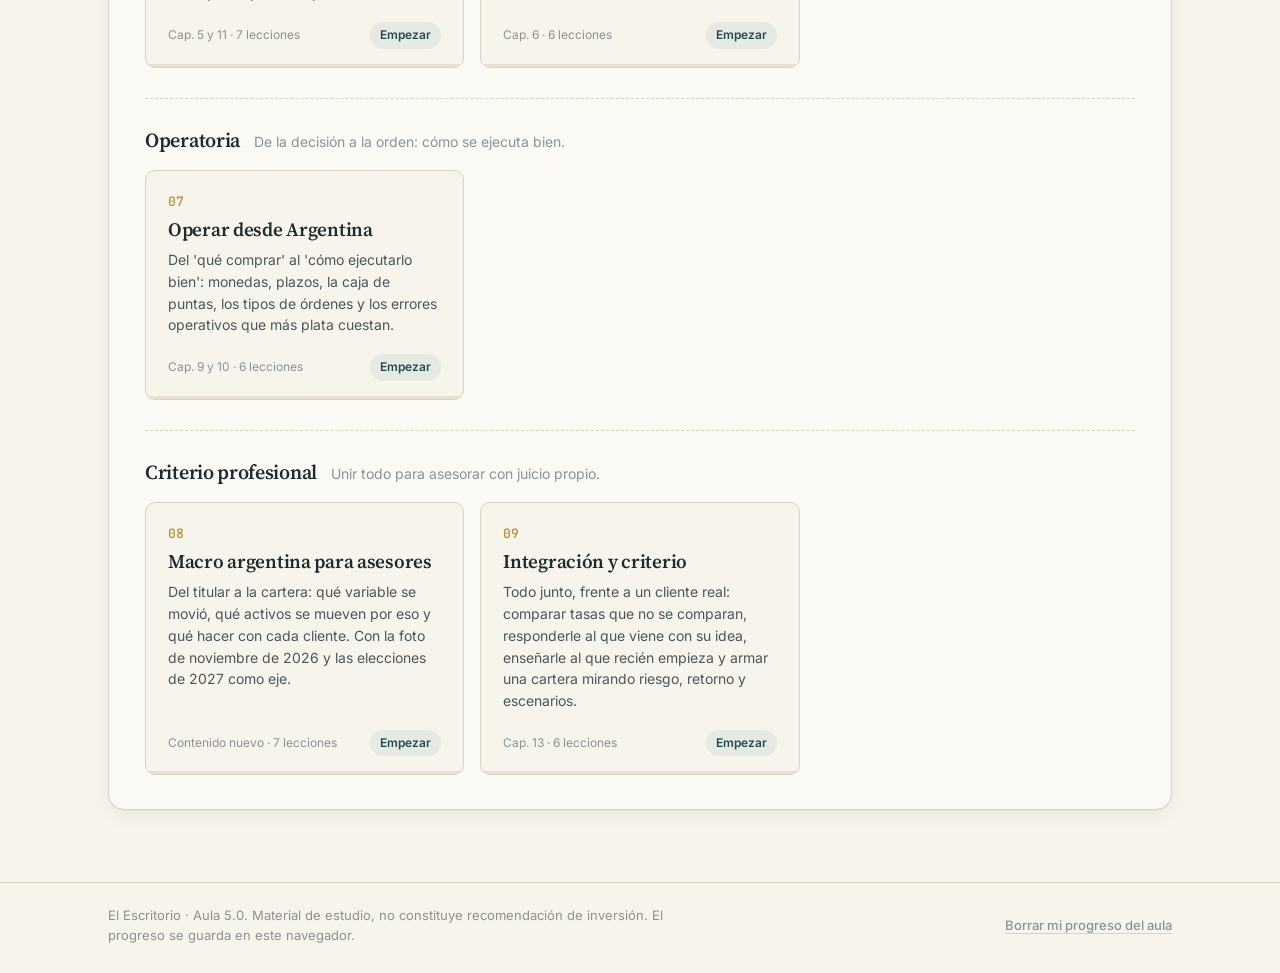
==== commit 794137ea: "Add files via upload" ====
--- a/index.html
+++ b/index.html
@@ -26,8 +26,8 @@
     <nav class="nav" aria-label="Secciones">
       <a class="nav-link" data-nav="aula" href="#/">Aula</a>
       <a class="nav-link" href="practica.html">Práctica diaria</a>
-      <a class="nav-link" href="simulador.html">Simulador</a>
-      <a class="nav-link" href="cartera.html">La cartera</a>
+      <a class="nav-link" href="simulador.html">Mesa de operaciones</a>
+      <a class="nav-link" href="cartera.html">Simulador</a>
       <a class="nav-link" data-nav="glosario" href="#/glosario">Glosario</a>
     </nav>
   </div>
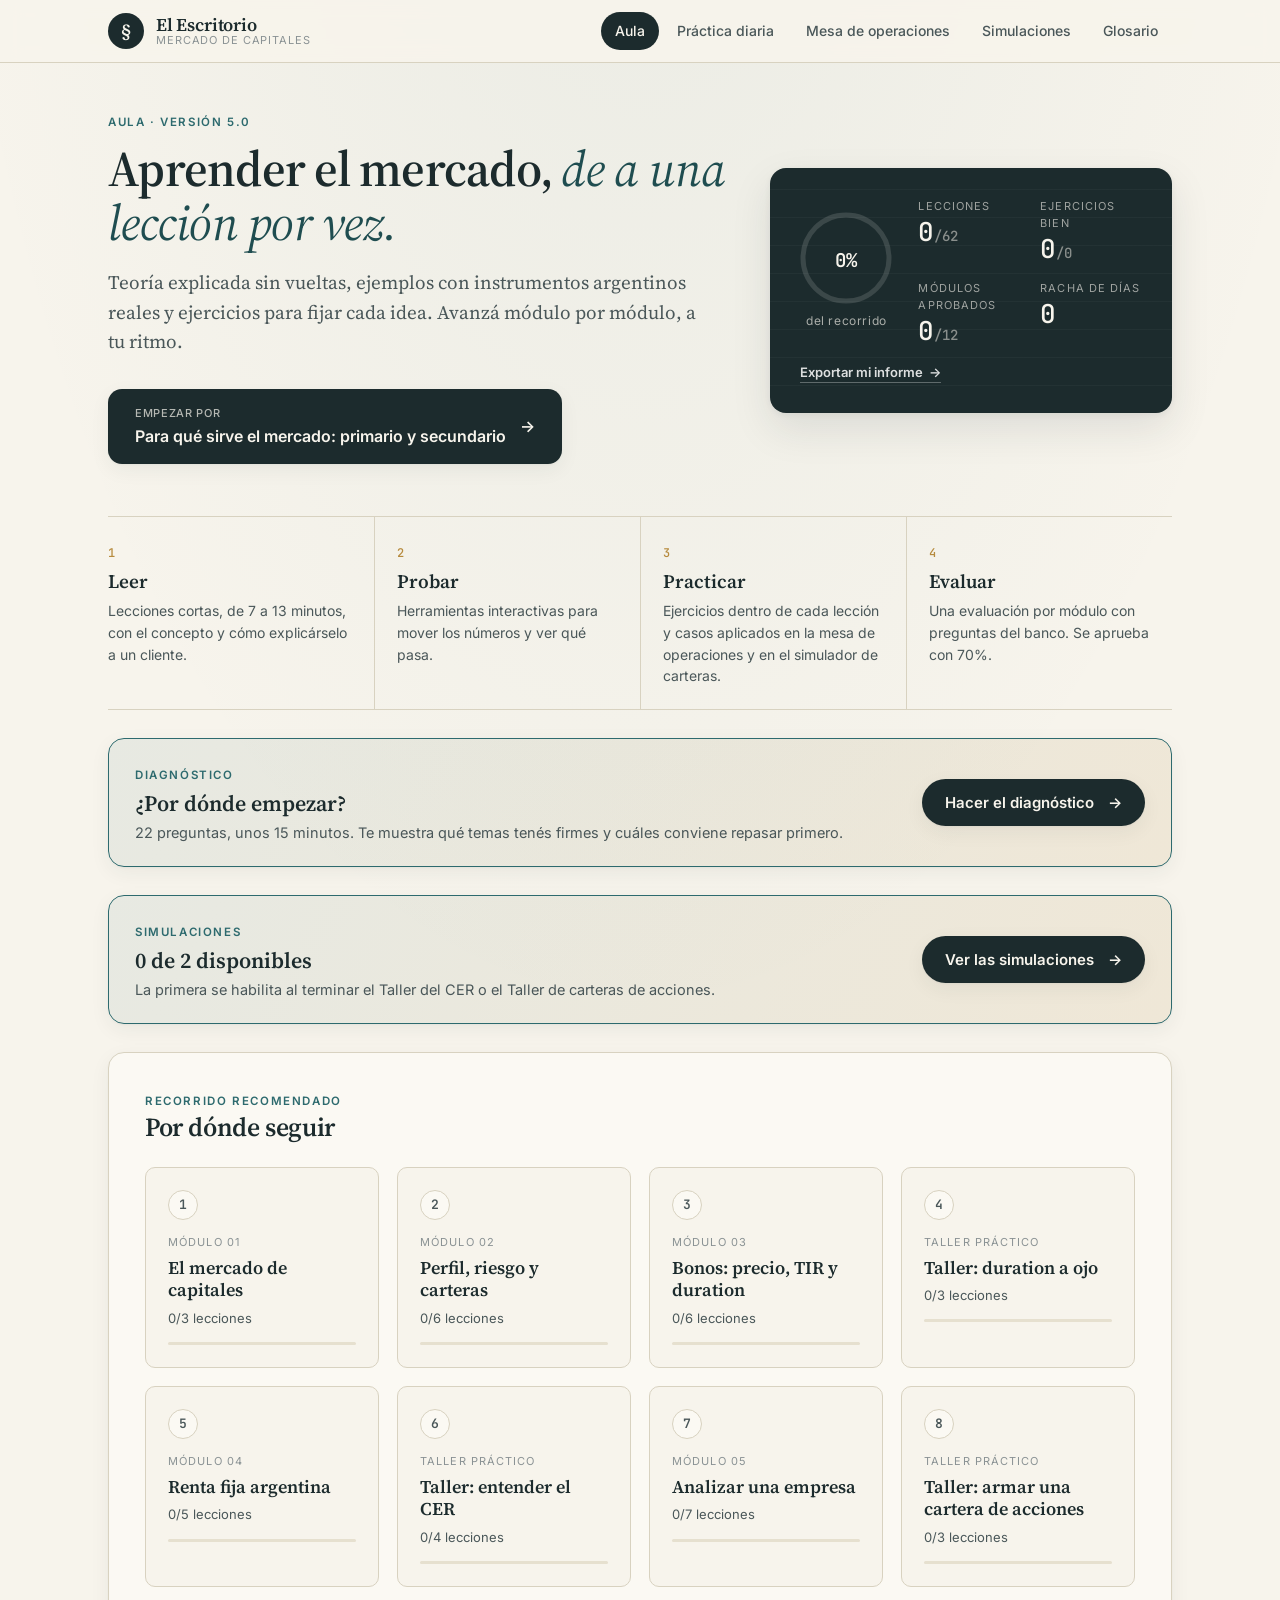
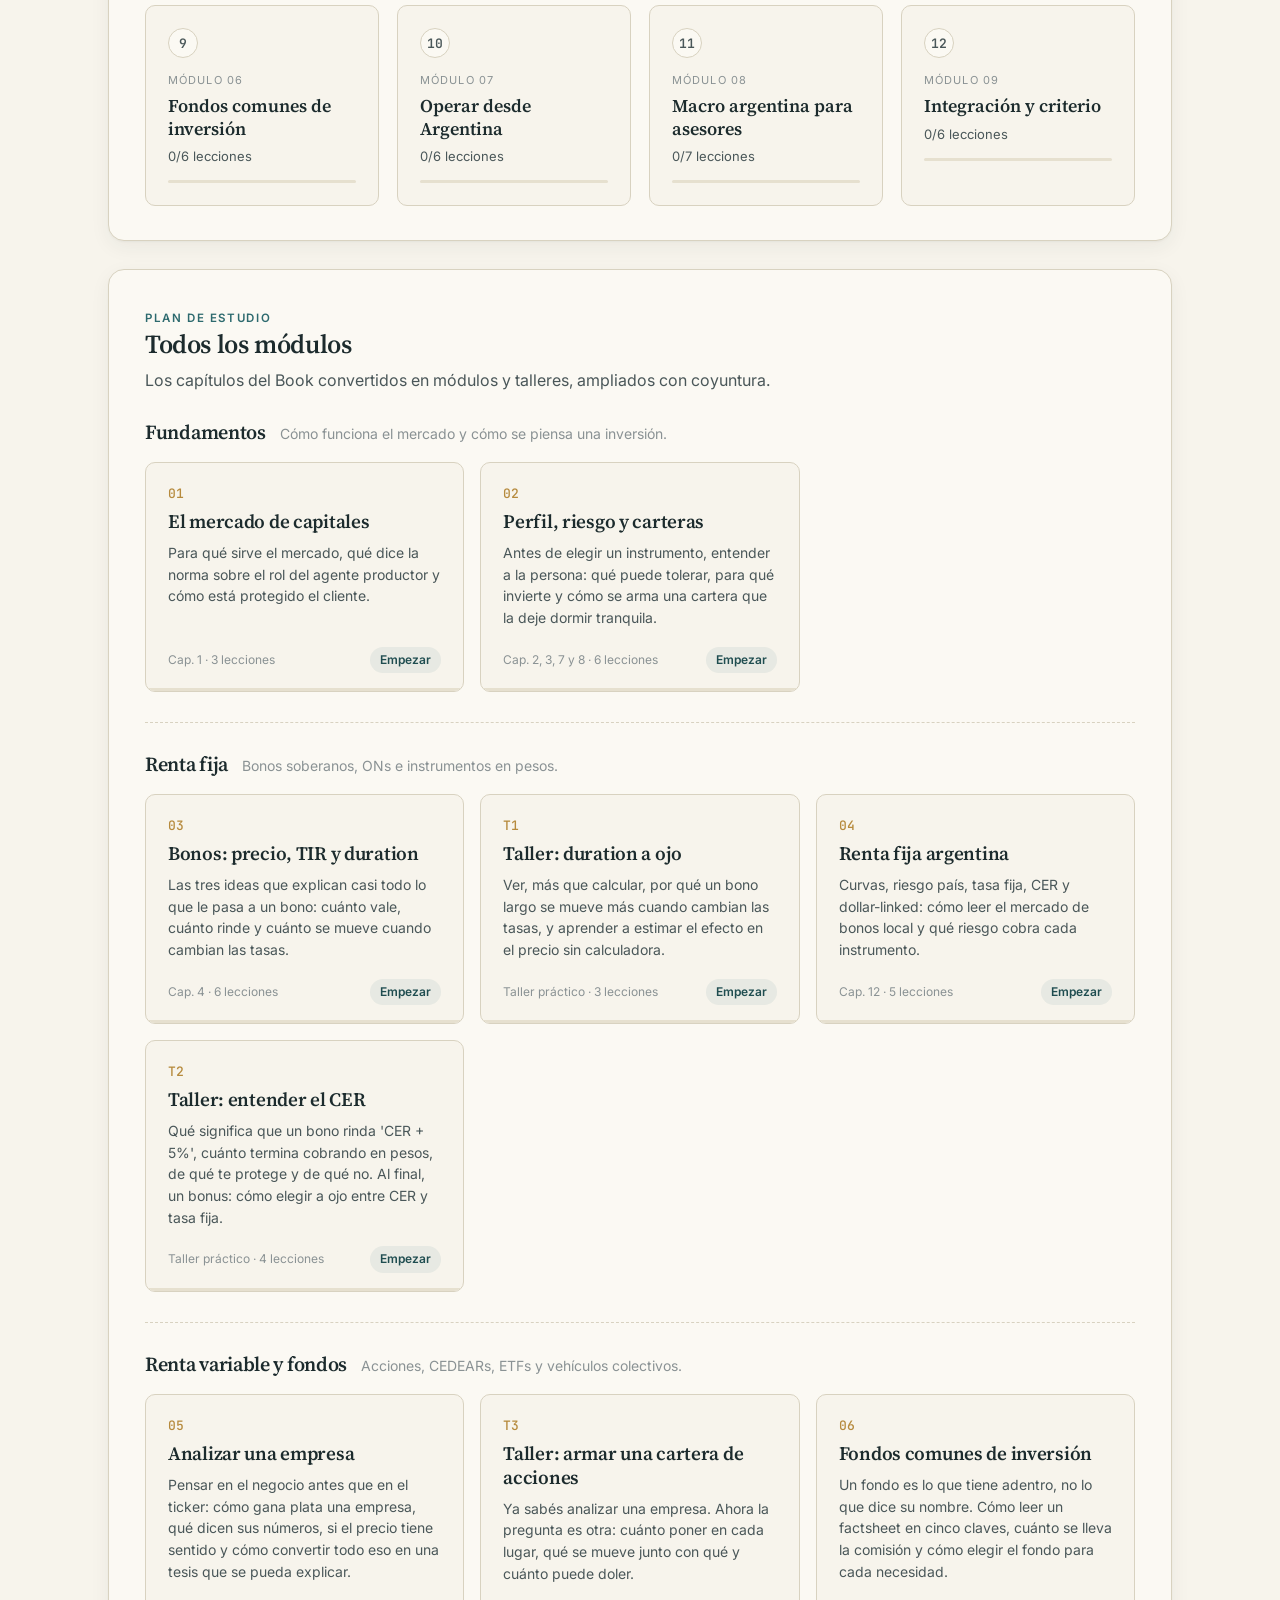
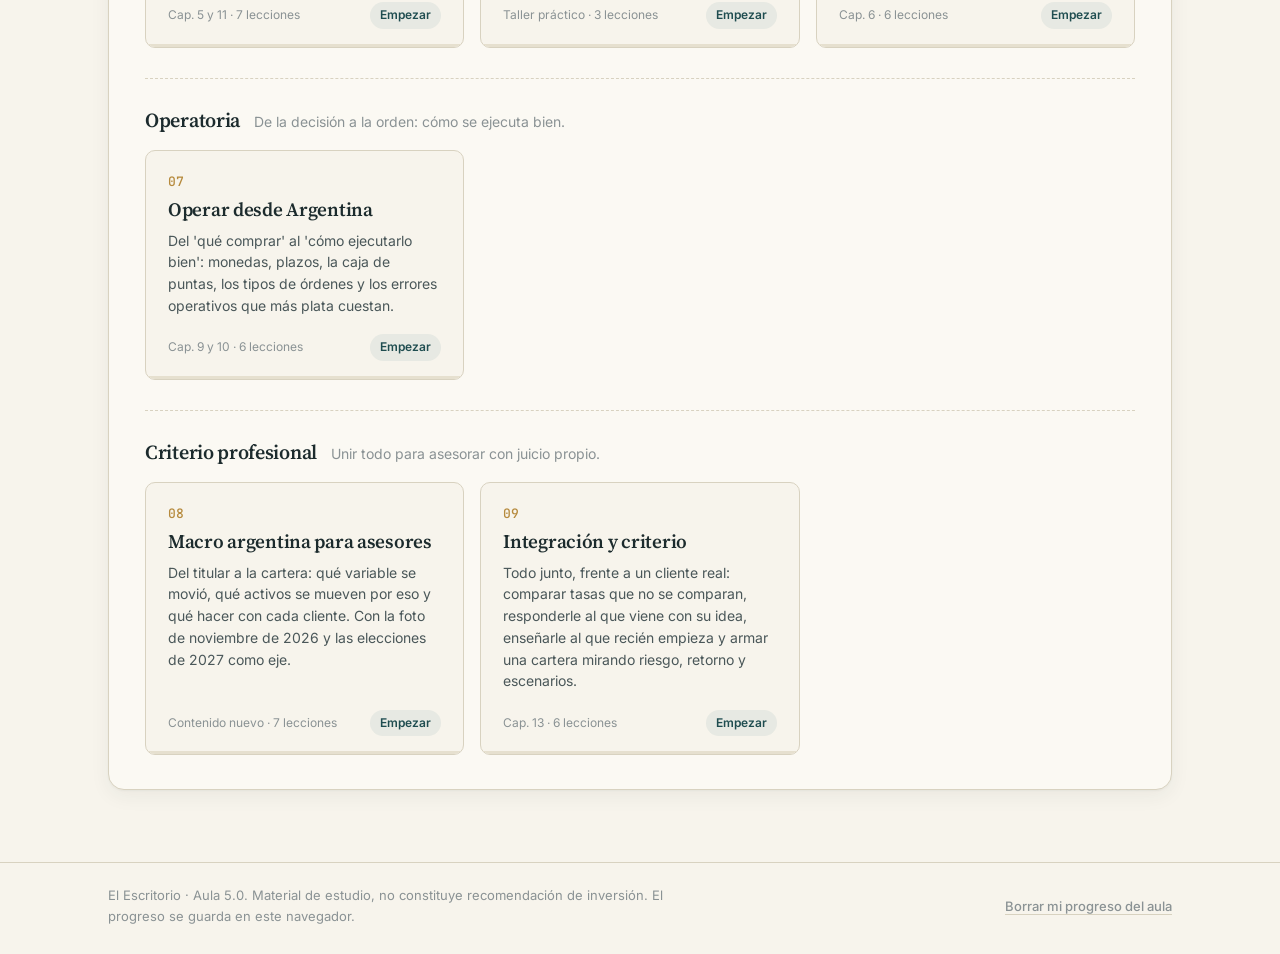
==== commit 5ad13a32: "Add files via upload" ====
--- a/index.html
+++ b/index.html
@@ -27,7 +27,7 @@
       <a class="nav-link" data-nav="aula" href="#/">Aula</a>
       <a class="nav-link" href="practica.html">Práctica diaria</a>
       <a class="nav-link" href="simulador.html">Mesa de operaciones</a>
-      <a class="nav-link" href="cartera.html">Simulador</a>
+      <a class="nav-link" data-nav="simulaciones" href="#/simulaciones">Simulaciones</a>
       <a class="nav-link" data-nav="glosario" href="#/glosario">Glosario</a>
     </nav>
   </div>
@@ -62,6 +62,7 @@
 <script src="js/aula/modulos/bonos.js"></script>
 <script src="js/aula/modulos/rfarg.js"></script>
 <script src="js/aula/modulos/empresas.js"></script>
+<script src="js/aula/modulos/carterasrv.js"></script>
 <script src="js/aula/modulos/duration.js"></script>
 <script src="js/aula/modulos/cer.js"></script>
 <script src="js/aula/modulos/operar.js"></script>
@@ -72,6 +73,7 @@
   <script src="js/aula/herramientas-bonos.js"></script>
 <script src="js/aula/herramientas-duration.js"></script>
 <script src="js/aula/herramientas-cer.js"></script>
+<script src="js/aula/herramientas-carterasrv.js"></script>
 <script src="js/aula/herramientas-operar.js"></script>
   <script src="js/aula/herramientas-macro.js"></script>
   <script src="js/aula/herramientas-fci.js"></script>
--- a/css/aula.css
+++ b/css/aula.css
@@ -1132,3 +1132,34 @@
 .el-leg .l-esp { border-top: 2px dashed var(--ink-soft); } .el-leg .l-pas { border-image: linear-gradient(90deg, var(--olive) 50%, var(--terracotta) 50%) 1; } .el-leg .l-fut { border-color: var(--gold); }
 .el-kpis b.neg { color: var(--terracotta); } .el-kpis b.pos { color: var(--olive-deep); }
 @media (max-width: 640px) { .el-svg .tk { font-size: 17px; } .el-svg .lab-fin, .el-svg .lab-hoy { font-size: 19px; } .el-svg .hoy-t { font-size: 16px; } }
+
+/* ---- Taller de carteras de acciones ---- */
+.rv-bars { margin-top: 6px; }
+.rv-row { display: grid; grid-template-columns: 170px 1fr 92px; gap: 12px; align-items: center; padding: 7px 0; }
+.rv-l { font-size: 13.5px; color: var(--ink-soft); }
+.rv-track { height: 14px; background: var(--rule-soft, #ECE7D8); border-radius: 7px; overflow: hidden; }
+.rv-track i { display: block; height: 100%; border-radius: 7px; transition: width .25s; }
+.rv-track .rv-accent { background: var(--teal); }
+.rv-track .rv-neutral { background: var(--ink-faint); }
+.rv-track .rv-alert { background: var(--terracotta); }
+.rv-v { font: 600 13.5px var(--mono); text-align: right; }
+.rv-result { margin: 14px 0 0; padding: 11px 14px; border-radius: var(--radius-md); background: var(--paper); border-left: 3px solid var(--teal); font-size: 14px; color: var(--ink); }
+.rv-result.rv-warn { border-left-color: var(--terracotta); }
+.rv-cols { display: grid; grid-template-columns: 1fr 1fr; gap: 26px; }
+.rv-grupo h5 { font: 600 11px var(--sans, var(--font-sans)); letter-spacing: .12em; text-transform: uppercase; color: var(--ink-faint); margin: 4px 0 4px; }
+.rv-grupo .rv-row { grid-template-columns: 100px 1fr 44px; }
+@media (max-width: 640px) { .rv-row { grid-template-columns: 1fr 70px; } .rv-l { grid-column: 1 / -1; } .rv-cols { grid-template-columns: 1fr; } .rv-grupo .rv-row { grid-template-columns: 1fr 44px; } }
+
+/* ---- Pantalla de simulaciones ---- */
+.sim-grid { display: grid; grid-template-columns: repeat(auto-fit, minmax(340px, 1fr)); gap: 22px; margin-top: 22px; }
+.sim-card { display: flex; flex-direction: column; gap: 10px; }
+.sim-card h3 { font: 600 24px/1.2 var(--serif); margin: 0; }
+.sim-card p { margin: 0; color: var(--ink-soft); }
+.sim-card .btn, .sim-card .tag { align-self: flex-start; margin-top: auto; }
+.sim-card.is-locked { opacity: .78; background: var(--paper); }
+
+.sim-igual { margin-top: 4px; font-size: 14px; }
+.sim-igual summary { cursor: pointer; color: var(--ink-soft); text-decoration: underline; text-underline-offset: 3px; width: fit-content; }
+.sim-igual[open] { padding: 12px 14px; border: 1px solid var(--line, #d9d3c5); border-radius: 10px; background: var(--paper, #fbf8f1); }
+.sim-igual p { margin: 8px 0 12px; }
+.sim-igual .btn { align-self: auto; margin-top: 0; }
